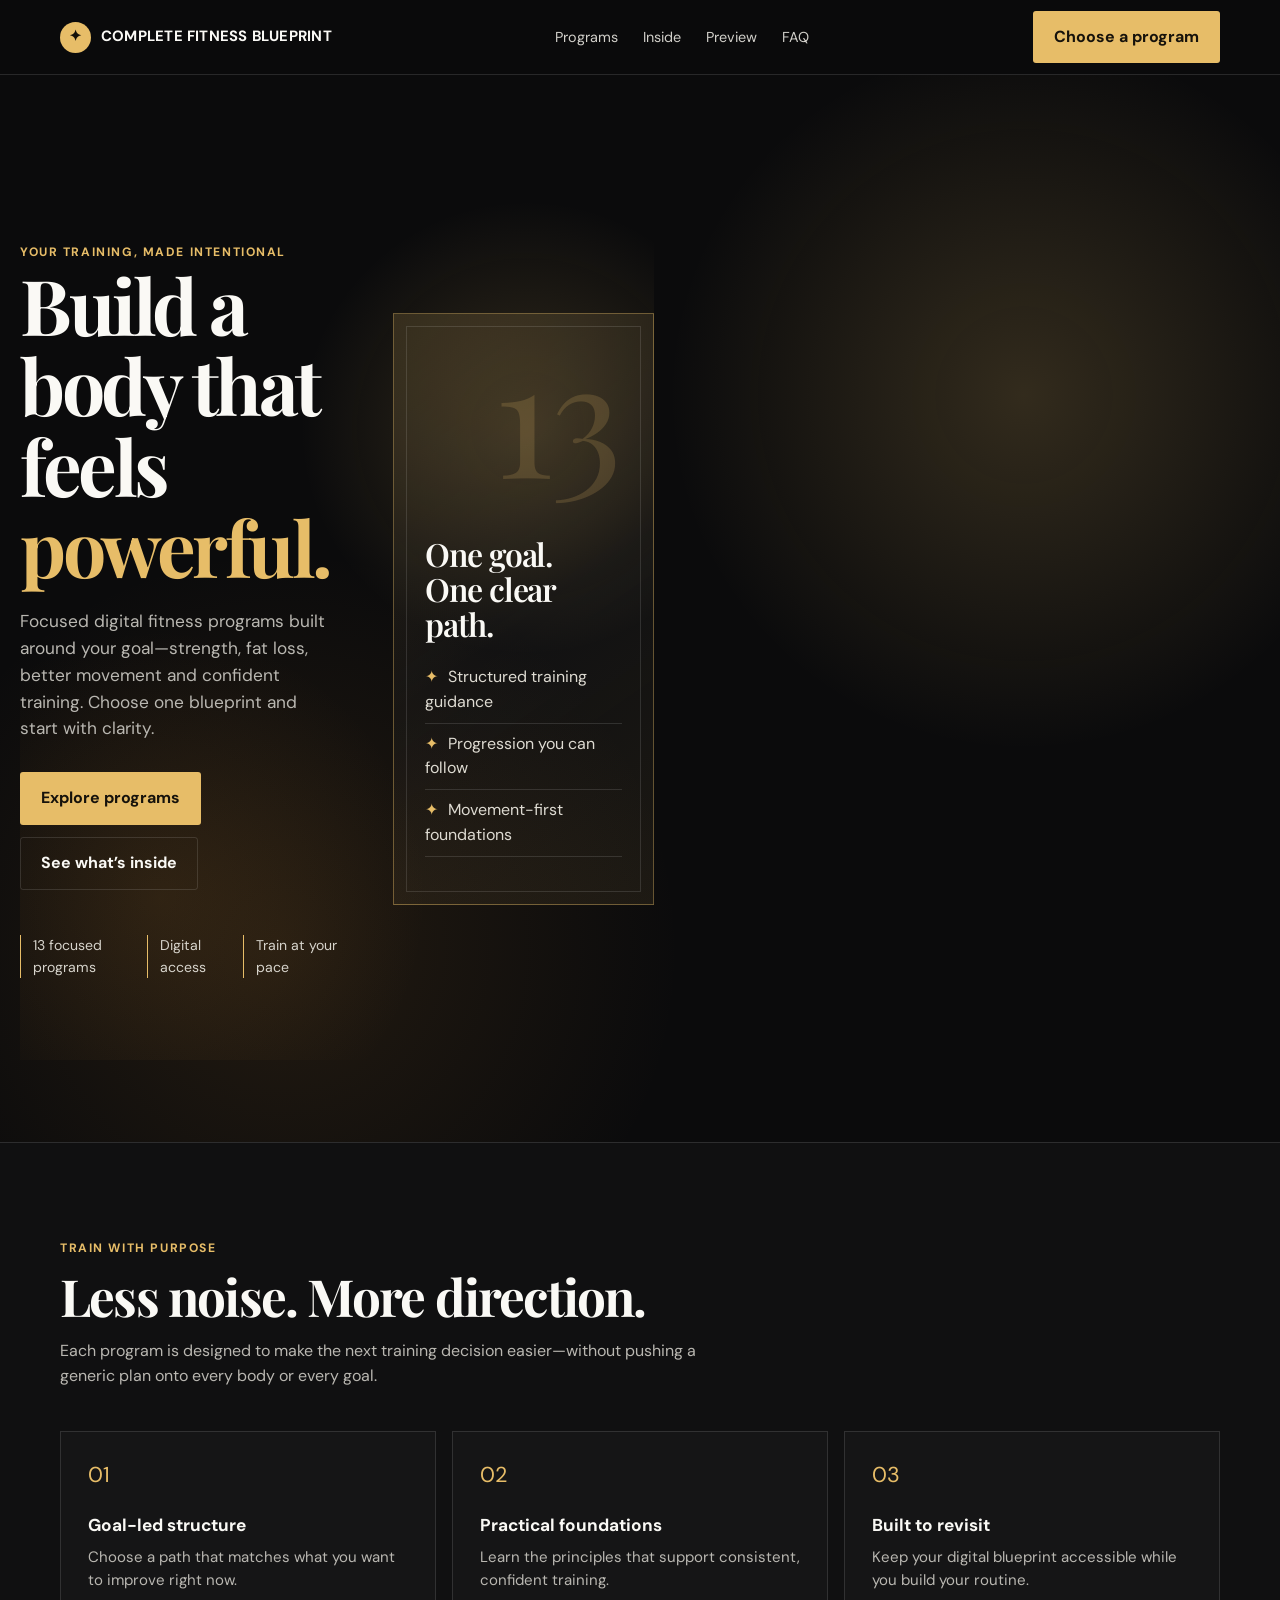
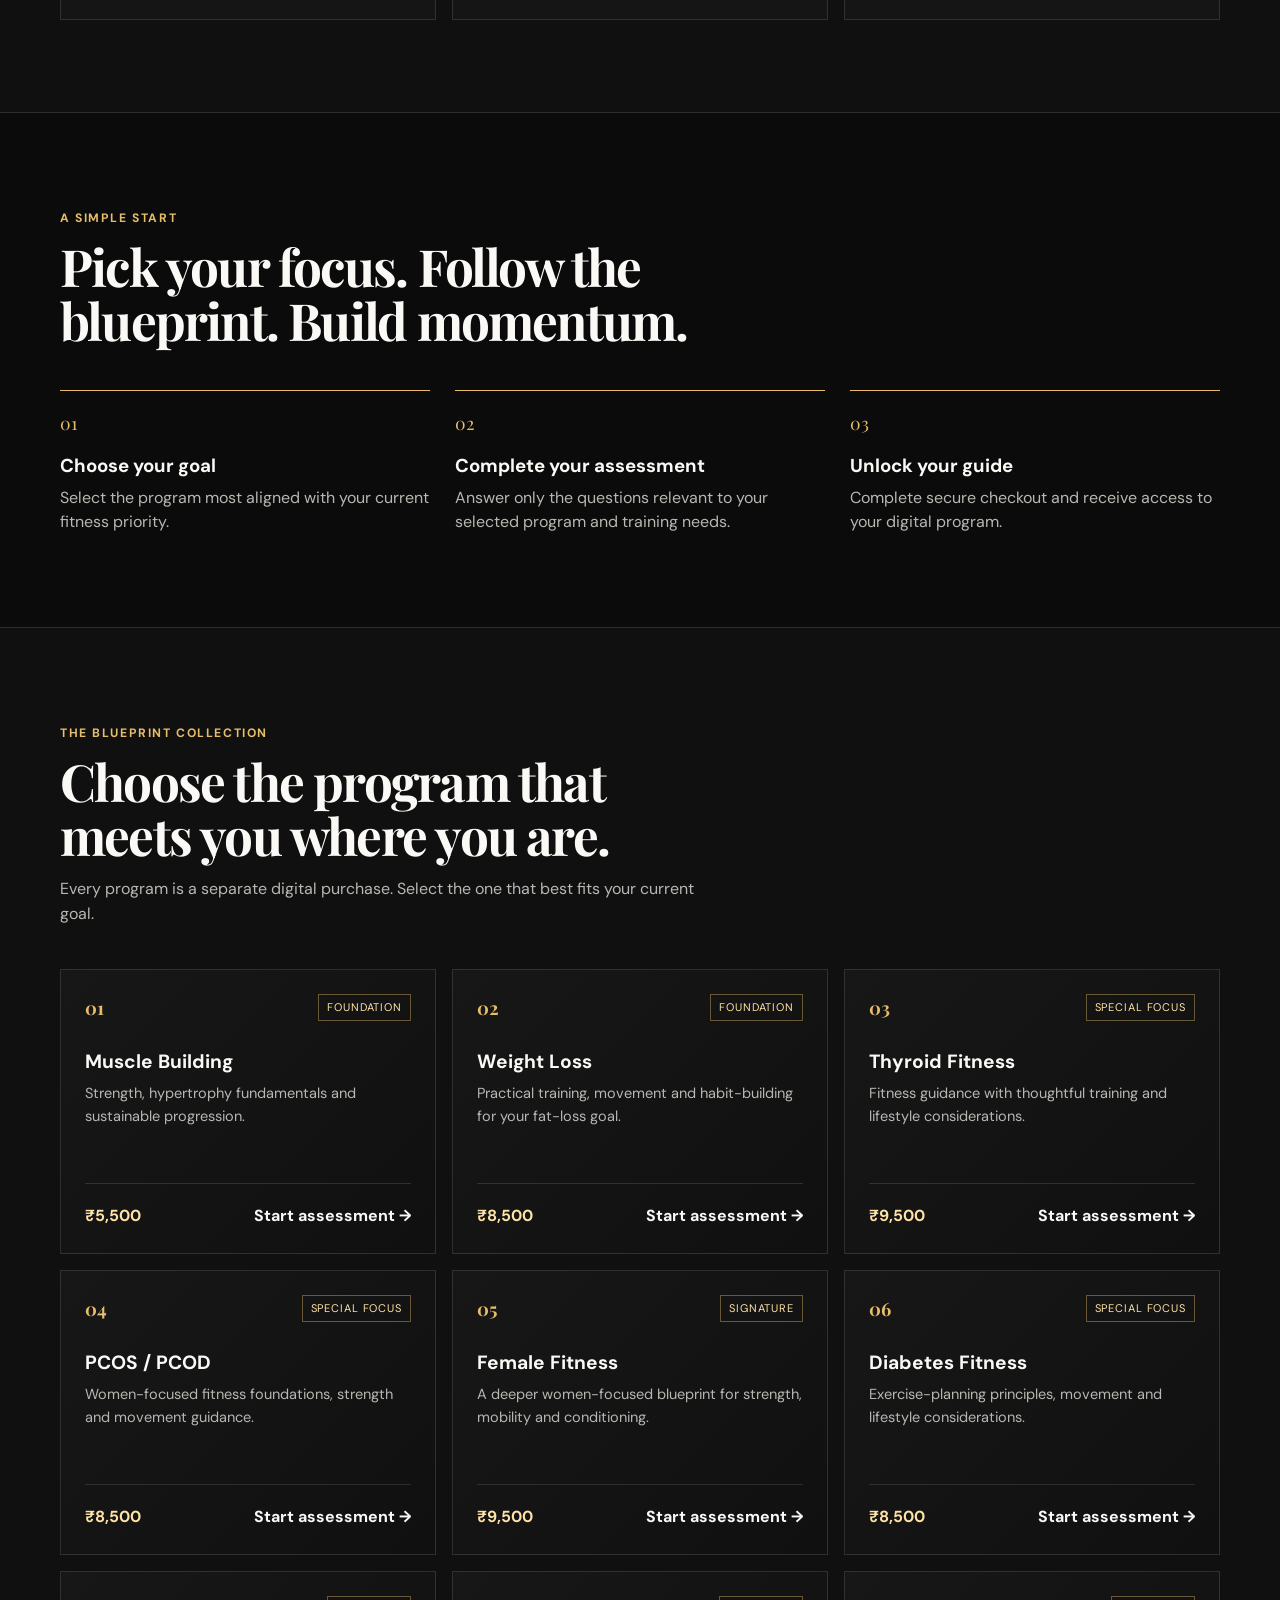
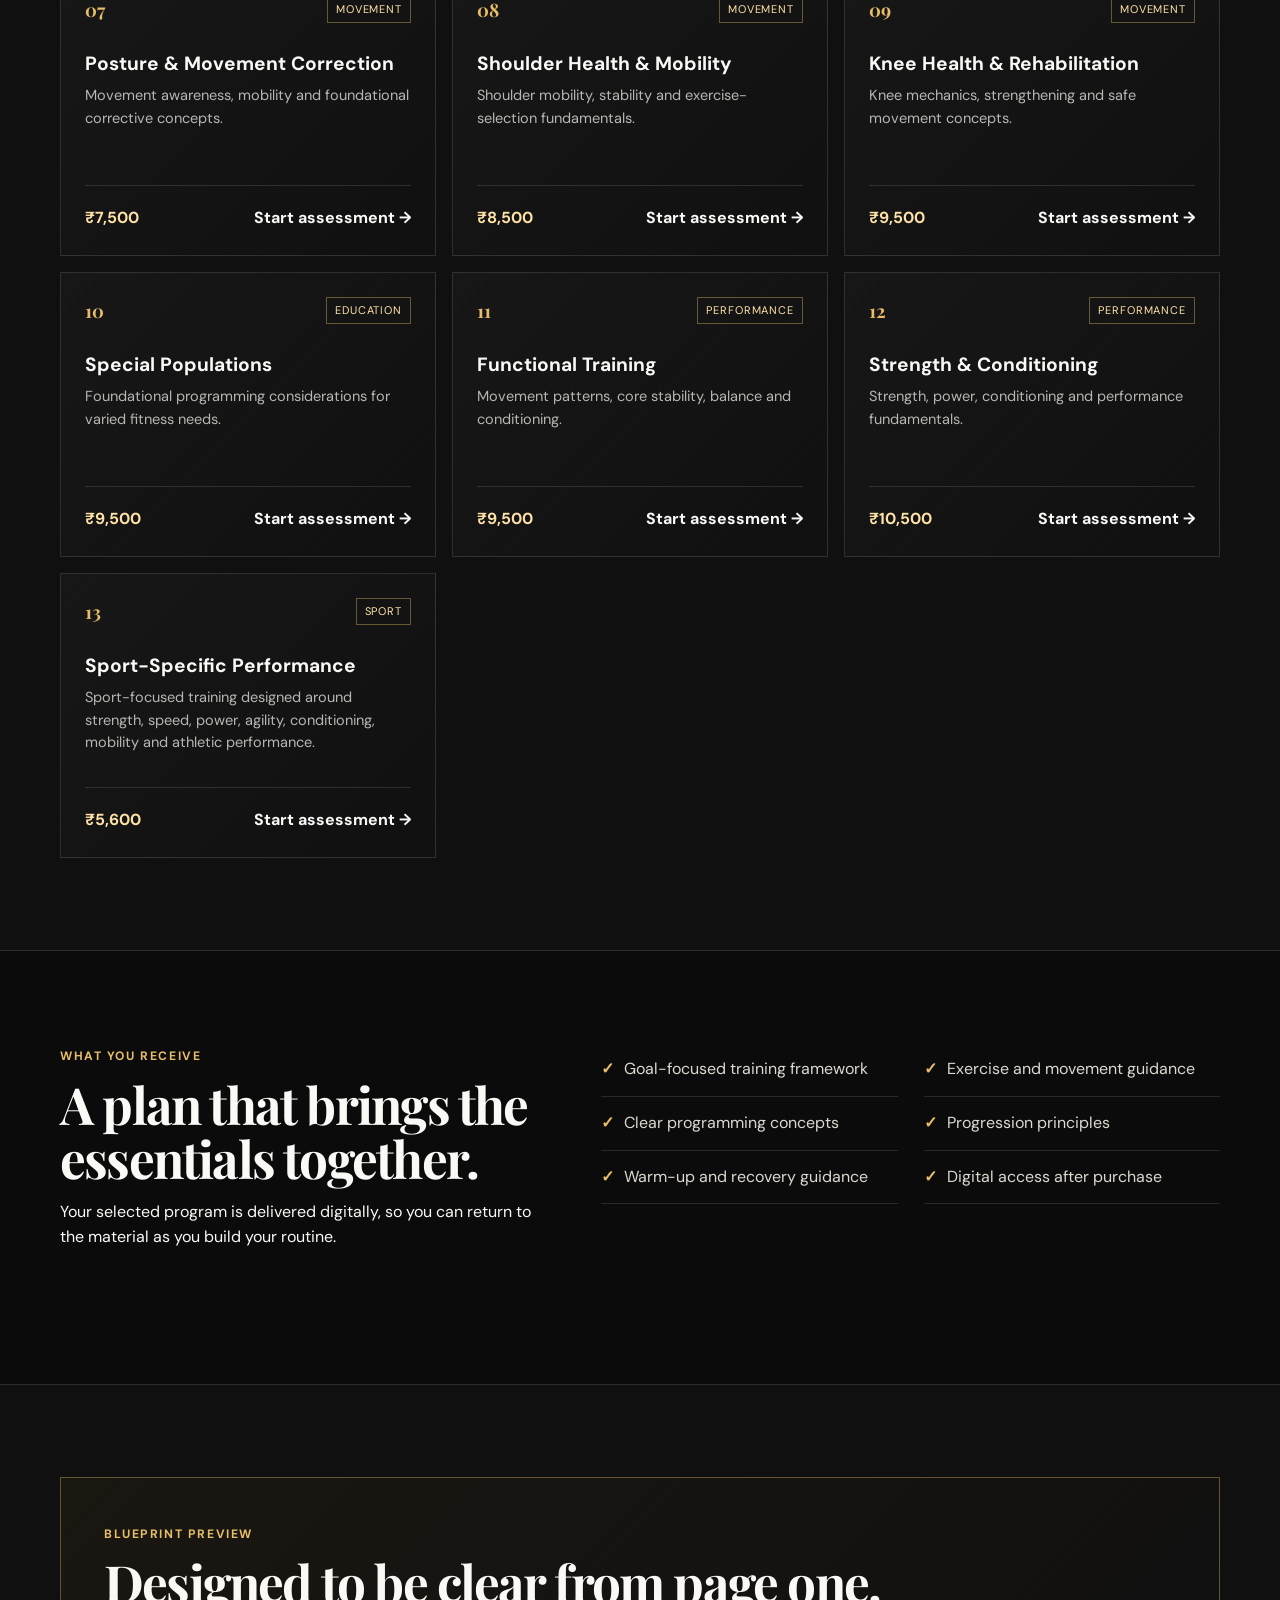
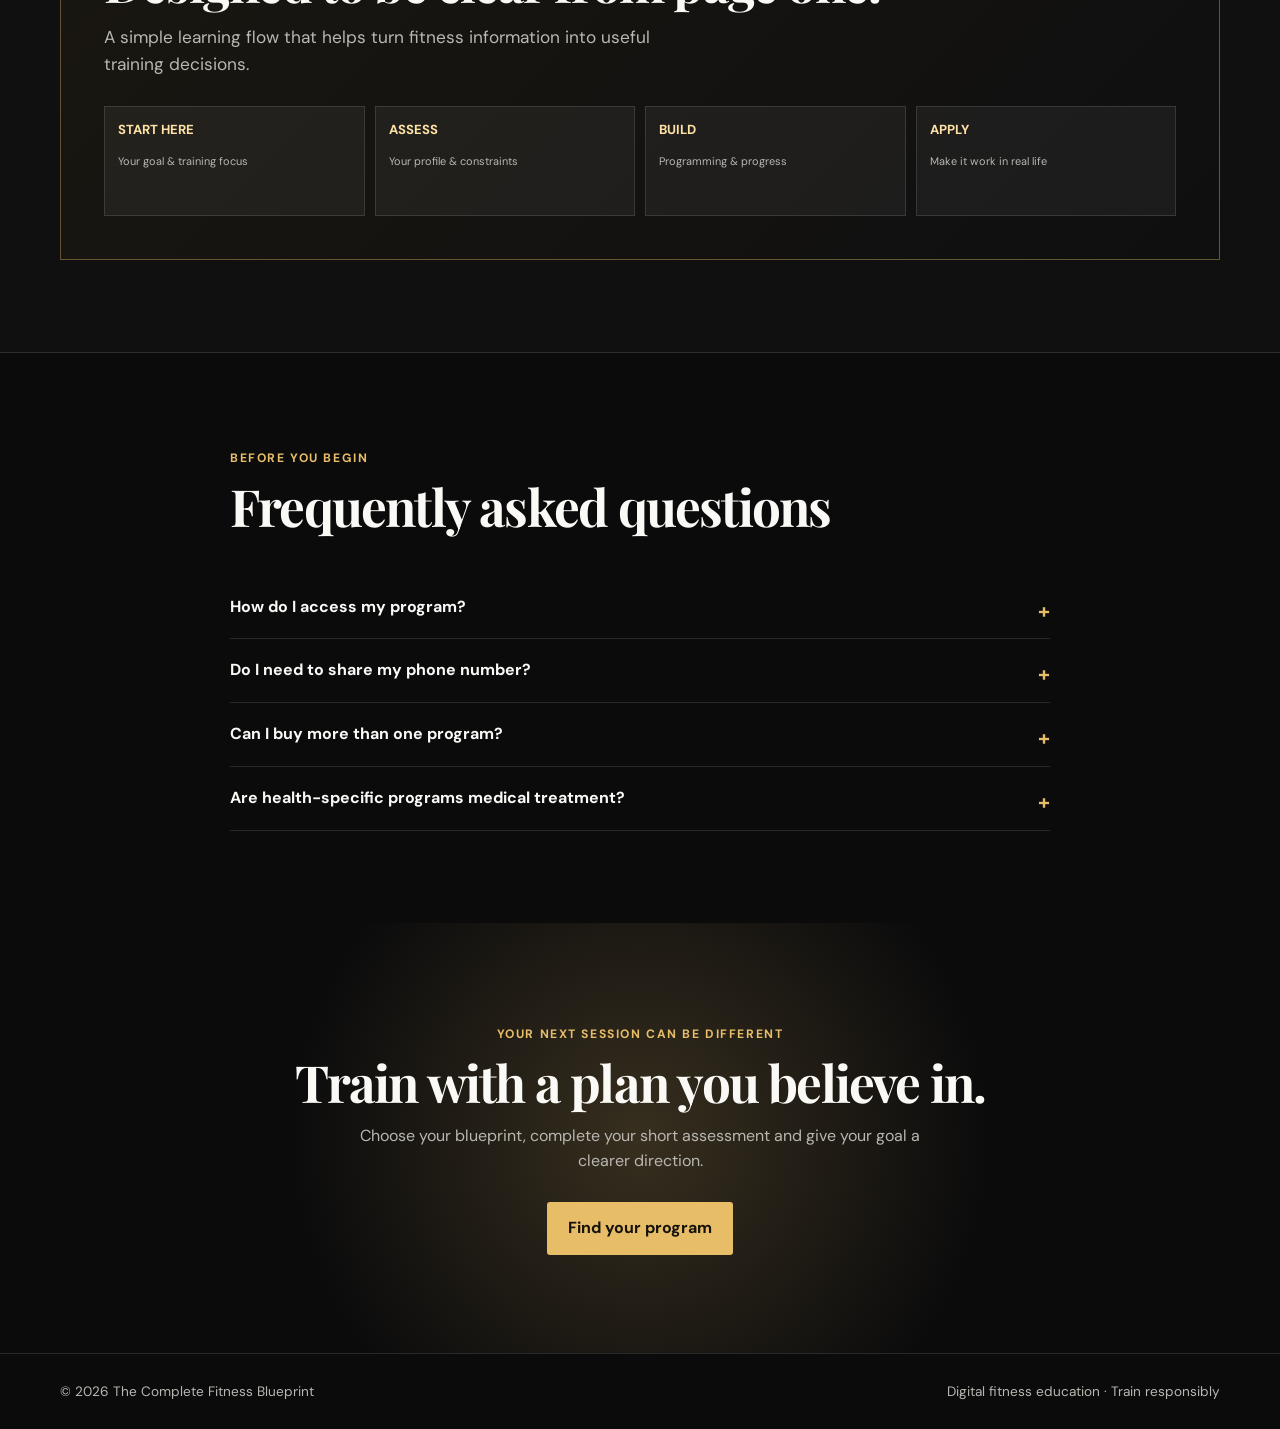
==== index.html @ 089aa82b "Fix live Muscle Building primary goals and add Hypertrophy presentation" ====
<!doctype html>
<html lang="en">
<head>
  <meta charset="utf-8">
  <meta name="viewport" content="width=device-width, initial-scale=1">
  <meta name="description" content="The Complete Fitness Blueprint — focused digital fitness programs for strength, fat loss, movement and conditioning.">
  <title>The Complete Fitness Blueprint</title>
  <link rel="preconnect" href="https://fonts.googleapis.com">
  <link rel="preconnect" href="https://fonts.gstatic.com" crossorigin>
  <link href="https://fonts.googleapis.com/css2?family=DM+Sans:wght@400;500;600;700&family=Playfair+Display:wght@600;700&display=swap" rel="stylesheet">
  <style>
    :root{--ink:#0b0b0c;--card:#151517;--line:rgba(255,255,255,.12);--gold:#e7bd68;--gold-light:#ffe3a6;--muted:#b9b7b1;--white:#faf9f5;--danger:#e98a8a}
    *{box-sizing:border-box}html{scroll-behavior:smooth}body{margin:0;background:var(--ink);color:var(--white);font-family:"DM Sans",sans-serif;line-height:1.55}a{color:inherit;text-decoration:none}button,input,select,textarea{font:inherit}.wrap{width:min(1160px,calc(100% - 40px));margin:auto}.eyebrow{color:var(--gold);text-transform:uppercase;letter-spacing:.13em;font-size:.76rem;font-weight:700}h1,h2,h3,p{margin-top:0}h1,h2{font-family:"Playfair Display",serif;line-height:1.05}
    header{position:sticky;top:0;z-index:20;background:rgba(11,11,12,.88);backdrop-filter:blur(14px);border-bottom:1px solid var(--line)}nav{min-height:74px;display:flex;align-items:center;justify-content:space-between;gap:24px}.brand{display:flex;align-items:center;gap:10px;font-weight:700;font-size:.93rem;letter-spacing:.015em}.brand-mark{display:grid;place-items:center;width:31px;height:31px;color:#15110a;background:var(--gold);border-radius:50%}.nav-links{display:flex;list-style:none;padding:0;margin:0;gap:25px;color:#d2d0ca;font-size:.9rem}.nav-links a:hover{color:var(--gold)}
    .button{display:inline-flex;align-items:center;justify-content:center;padding:13px 20px;border:1px solid transparent;border-radius:3px;cursor:pointer;font-weight:700;transition:.2s ease}.button:hover{transform:translateY(-2px)}.button-gold{background:var(--gold);color:#16120b}.button-gold:hover{background:var(--gold-light)}.button-quiet{border-color:var(--line);color:var(--white)}.menu{display:none;padding:7px;color:var(--white);background:none;border:0;font-size:1.25rem}
    .hero{min-height:650px;display:grid;align-items:center;grid-template-columns:1.1fr .9fr;gap:55px;padding:82px 0;background:radial-gradient(circle at 80% 30%,rgba(231,189,104,.18),transparent 28%),radial-gradient(circle at 22% 82%,rgba(176,118,44,.14),transparent 30%)}h1{max-width:750px;margin-bottom:22px;font-size:clamp(3rem,6vw,5.35rem);letter-spacing:-.045em}.hero h1 em{color:var(--gold);font-style:normal}.hero-copy{max-width:600px;color:var(--muted);font-size:1.08rem}.hero-actions{display:flex;flex-wrap:wrap;gap:12px;margin-top:30px}.proof{display:flex;gap:20px;margin-top:45px;color:#d7d4cc;font-size:.88rem}.proof span{border-left:1px solid var(--gold);padding-left:12px}.hero-panel{position:relative;min-height:420px;padding:31px;border:1px solid rgba(231,189,104,.38);background:linear-gradient(145deg,rgba(231,189,104,.16),rgba(255,255,255,.025) 52%,rgba(231,189,104,.08));overflow:hidden}.hero-panel:before{content:"";position:absolute;inset:12px;border:1px solid var(--line);pointer-events:none}.hero-panel>*{position:relative}.hero-number{font-family:"Playfair Display",serif;font-size:10rem;line-height:.85;color:rgba(231,189,104,.18);text-align:right}.panel-title{margin:55px 0 7px;font:600 2rem/1.1 "Playfair Display",serif}.panel-list{list-style:none;padding:0;color:#dedbd2}.panel-list li{padding:8px 0;border-bottom:1px solid var(--line)}.panel-list li:before{content:"✦";color:var(--gold);margin-right:10px}
    section{padding:92px 0}.section-heading{max-width:670px;margin-bottom:42px}h2{font-size:clamp(2.25rem,4vw,3.6rem);margin:10px 0 15px;letter-spacing:-.035em}.section-heading p{color:var(--muted)}.dark-section{background:#101011;border-block:1px solid var(--line)}.three-grid{display:grid;grid-template-columns:repeat(3,1fr);gap:16px}.feature{padding:27px;border:1px solid var(--line);background:rgba(255,255,255,.018)}.feature .icon{color:var(--gold);font-size:1.35rem}.feature h3{margin:20px 0 7px;font-size:1.08rem}.feature p{margin:0;color:var(--muted);font-size:.94rem}.process{display:grid;grid-template-columns:repeat(3,1fr);gap:25px;counter-reset:step}.process article{counter-increment:step;padding-top:18px;border-top:1px solid var(--gold)}.process article:before{content:"0" counter(step);color:var(--gold);font-family:"Playfair Display",serif;font-size:1.1rem}.process h3{margin:13px 0 6px}.process p{color:var(--muted);margin:0}
    .program-grid{display:grid;grid-template-columns:repeat(3,1fr);gap:16px}.program{display:flex;flex-direction:column;min-height:285px;padding:24px;border:1px solid var(--line);background:linear-gradient(135deg,#171718,#101011);transition:.25s ease}.program:hover{border-color:rgba(231,189,104,.8);transform:translateY(-4px)}.program-top{display:flex;justify-content:space-between;align-items:center;gap:12px}.program-index{color:var(--gold);font:700 1.15rem "Playfair Display",serif}.program-tag{padding:4px 8px;border:1px solid rgba(231,189,104,.4);color:var(--gold-light);font-size:.69rem;text-transform:uppercase;letter-spacing:.08em}.program h3{margin:29px 0 10px;font-size:1.2rem;line-height:1.2}.program p{color:var(--muted);font-size:.91rem}.program-bottom{display:flex;align-items:center;justify-content:space-between;gap:10px;margin-top:auto;padding-top:20px;border-top:1px solid var(--line)}.price{color:var(--gold-light);font-weight:700}.program button{border:0;background:none;color:var(--white);padding:0;cursor:pointer;font-weight:700}
    .included{display:grid;grid-template-columns:1fr 1.3fr;gap:65px;align-items:start}.check-list{list-style:none;padding:0;margin:0;display:grid;grid-template-columns:repeat(2,1fr);gap:0 26px}.check-list li{padding:14px 0;border-bottom:1px solid var(--line);color:#ddd9d0}.check-list li:before{content:"✓";color:var(--gold);margin-right:10px;font-weight:bold}.preview{background:linear-gradient(135deg,#1a1711,#0f0f10);border:1px solid rgba(231,189,104,.38);padding:43px}.preview-grid{display:grid;grid-template-columns:repeat(4,1fr);gap:10px;margin-top:28px}.preview-grid div{min-height:110px;padding:13px;background:rgba(255,255,255,.05);border:1px solid var(--line);color:var(--gold-light);font-size:.82rem;font-weight:700}.preview-grid small{display:block;margin-top:13px;color:var(--muted);font-weight:400}.faq{max-width:820px}.faq details{border-bottom:1px solid var(--line);padding:19px 0}.faq summary{cursor:pointer;font-weight:700;list-style:none}.faq summary::-webkit-details-marker{display:none}.faq summary:after{content:"+";float:right;color:var(--gold);font-size:1.3rem}.faq details[open] summary:after{content:"−"}.faq details p{margin:14px 35px 0 0;color:var(--muted)}.final{text-align:center;padding:98px 0;background:radial-gradient(circle,rgba(231,189,104,.2),transparent 52%)}.final p{max-width:570px;margin:0 auto 28px;color:var(--muted)}footer{border-top:1px solid var(--line);padding:27px 0;color:var(--muted);font-size:.85rem}.footer-inner{display:flex;justify-content:space-between;gap:15px}
    .assessment-overlay{position:fixed;inset:0;z-index:100;background:rgba(0,0,0,.78);backdrop-filter:blur(12px);display:grid;place-items:center;padding:20px;opacity:0;animation:assessIn .22s ease forwards}.assessment-shell{width:min(760px,100%);max-height:min(92vh,900px);overflow:auto;background:linear-gradient(145deg,#171718,#0d0d0e);border:1px solid rgba(231,189,104,.42);box-shadow:0 30px 100px rgba(0,0,0,.65);padding:30px;position:relative}.assessment-close{position:absolute;right:18px;top:14px;border:0;background:none;color:var(--white);font-size:1.8rem;cursor:pointer}.assessment-header{padding-right:40px;margin-bottom:24px}.assessment-progress{height:5px;background:rgba(255,255,255,.08);margin-top:16px;overflow:hidden}.assessment-progress span{display:block;height:100%;background:linear-gradient(90deg,var(--gold),var(--gold-light));transition:.25s}.assessment-step{margin-top:8px;color:var(--muted);font-size:.82rem}.assessment-title{margin-bottom:10px}.assessment-copy{color:var(--muted);margin-bottom:24px}.assessment-grid{display:grid;grid-template-columns:repeat(2,1fr);gap:16px}.assessment-field{display:flex;flex-direction:column;gap:7px;color:#e6e2d9;font-size:.9rem}.assessment-field.full{grid-column:1/-1}.assessment-field input,.assessment-field select,.assessment-field textarea{width:100%;padding:12px 13px;background:#0f0f10;border:1px solid var(--line);border-radius:2px;color:var(--white);outline:none}.assessment-field textarea{min-height:90px;resize:vertical}.assessment-field input:focus,.assessment-field select:focus,.assessment-field textarea:focus{border-color:rgba(231,189,104,.8)}.option-grid{display:grid;grid-template-columns:repeat(2,1fr);gap:10px}.option{position:relative}.option input{position:absolute;opacity:0;pointer-events:none}.option label{display:block;padding:13px 14px;border:1px solid var(--line);background:#101011;color:#d9d5cc;cursor:pointer}.option input:checked+label{border-color:var(--gold);background:rgba(231,189,104,.09);color:var(--gold-light)}.assessment-actions{display:flex;justify-content:space-between;gap:12px;margin-top:26px;padding-top:20px;border-top:1px solid var(--line)}.assessment-actions .right{display:flex;gap:10px;margin-left:auto}.assessment-alert{margin-top:20px;padding:14px 16px;border:1px solid rgba(233,138,138,.38);background:rgba(233,138,138,.07);color:#f1c4c4}.assessment-profile{display:grid;grid-template-columns:repeat(2,1fr);gap:12px;margin-top:24px}.profile-card{padding:17px;border:1px solid var(--line);background:rgba(255,255,255,.025)}.profile-card span{display:block;color:var(--muted);font-size:.78rem;text-transform:uppercase;letter-spacing:.08em;margin-bottom:5px}.profile-card strong{font-size:1rem}.program-focus{margin:15px 0 0;padding:15px;border-left:2px solid var(--gold);background:rgba(231,189,104,.05);color:#ddd9d0}.program-focus span{display:block;color:var(--gold-light);margin-top:5px}.muted-note{color:var(--muted);font-size:.82rem}.required-note{margin-top:14px;color:var(--muted);font-size:.8rem}@keyframes assessIn{to{opacity:1}}
    @media(max-width:800px){.nav-links,.nav-cta{display:none}.menu{display:block}.nav-links.open{position:absolute;top:74px;left:0;right:0;display:flex;flex-direction:column;gap:0;padding:10px 20px 18px;background:#111;border-bottom:1px solid var(--line)}.nav-links.open li a{display:block;padding:12px 0}.hero,.included{grid-template-columns:1fr}.hero{min-height:auto;padding:65px 0;gap:30px}.hero-panel{min-height:340px}.three-grid,.process,.program-grid{grid-template-columns:repeat(2,1fr)}.check-list{grid-template-columns:1fr}.assessment-grid,.assessment-profile{grid-template-columns:1fr}}
    @media(max-width:520px){.wrap{width:min(100% - 28px,1160px)}section{padding:65px 0}h1{font-size:3.15rem}.three-grid,.process,.program-grid,.preview-grid,.option-grid{grid-template-columns:1fr}.proof{flex-direction:column;gap:10px}.preview{padding:25px}.footer-inner{flex-direction:column}.assessment-shell{padding:22px}.assessment-actions{flex-direction:column}.assessment-actions .right{margin-left:0}.assessment-actions .button{width:100%}}
  </style>
</head>
<body>
<header><nav class="wrap"><a class="brand" href="#home"><span class="brand-mark">✦</span>COMPLETE FITNESS BLUEPRINT</a><button class="menu" type="button" aria-label="Open navigation" aria-expanded="false">☰</button><ul class="nav-links"><li><a href="#programs">Programs</a></li><li><a href="#included">Inside</a></li><li><a href="#preview">Preview</a></li><li><a href="#faq">FAQ</a></li></ul><a class="button button-gold nav-cta" href="#programs">Choose a program</a></nav></header>
<main>
<section class="hero" id="home"><div class="wrap hero"><div><span class="eyebrow">Your training, made intentional</span><h1>Build a body that feels <em>powerful.</em></h1><p class="hero-copy">Focused digital fitness programs built around your goal—strength, fat loss, better movement and confident training. Choose one blueprint and start with clarity.</p><div class="hero-actions"><a class="button button-gold" href="#programs">Explore programs</a><a class="button button-quiet" href="#preview">See what’s inside</a></div><div class="proof"><span>13 focused programs</span><span>Digital access</span><span>Train at your pace</span></div></div><aside class="hero-panel" aria-label="Blueprint overview"><div class="hero-number">13</div><h2 class="panel-title">One goal.<br>One clear path.</h2><ul class="panel-list"><li>Structured training guidance</li><li>Progression you can follow</li><li>Movement-first foundations</li></ul></aside></div></section>
<section class="dark-section"><div class="wrap"><div class="section-heading"><span class="eyebrow">Train with purpose</span><h2>Less noise. More direction.</h2><p>Each program is designed to make the next training decision easier—without pushing a generic plan onto every body or every goal.</p></div><div class="three-grid"><article class="feature"><div class="icon">01</div><h3>Goal-led structure</h3><p>Choose a path that matches what you want to improve right now.</p></article><article class="feature"><div class="icon">02</div><h3>Practical foundations</h3><p>Learn the principles that support consistent, confident training.</p></article><article class="feature"><div class="icon">03</div><h3>Built to revisit</h3><p>Keep your digital blueprint accessible while you build your routine.</p></article></div></div></section>
<section><div class="wrap"><div class="section-heading"><span class="eyebrow">A simple start</span><h2>Pick your focus. Follow the blueprint. Build momentum.</h2></div><div class="process"><article><h3>Choose your goal</h3><p>Select the program most aligned with your current fitness priority.</p></article><article><h3>Complete your assessment</h3><p>Answer only the questions relevant to your selected program and training needs.</p></article><article><h3>Unlock your guide</h3><p>Complete secure checkout and receive access to your digital program.</p></article></div></div></section>
<section class="dark-section" id="programs"><div class="wrap"><div class="section-heading"><span class="eyebrow">The blueprint collection</span><h2>Choose the program that meets you where you are.</h2><p>Every program is a separate digital purchase. Select the one that best fits your current goal.</p></div><div class="program-grid" id="program-grid"></div></div></section>
<section id="included"><div class="wrap included"><div><span class="eyebrow">What you receive</span><h2>A plan that brings the essentials together.</h2><p class="section-heading">Your selected program is delivered digitally, so you can return to the material as you build your routine.</p></div><ul class="check-list"><li>Goal-focused training framework</li><li>Exercise and movement guidance</li><li>Clear programming concepts</li><li>Progression principles</li><li>Warm-up and recovery guidance</li><li>Digital access after purchase</li></ul></div></section>
<section class="dark-section" id="preview"><div class="wrap preview"><span class="eyebrow">Blueprint preview</span><h2>Designed to be clear from page one.</h2><p class="hero-copy">A simple learning flow that helps turn fitness information into useful training decisions.</p><div class="preview-grid"><div>START HERE<small>Your goal &amp; training focus</small></div><div>ASSESS<small>Your profile &amp; constraints</small></div><div>BUILD<small>Programming &amp; progress</small></div><div>APPLY<small>Make it work in real life</small></div></div></div></section>
<section id="faq"><div class="wrap faq"><div class="section-heading"><span class="eyebrow">Before you begin</span><h2>Frequently asked questions</h2></div><details><summary>How do I access my program?</summary><p>After secure checkout is connected, access is delivered digitally.</p></details><details><summary>Do I need to share my phone number?</summary><p>No. The purchase flow is designed without a phone-number requirement.</p></details><details><summary>Can I buy more than one program?</summary><p>Yes. Each blueprint is a separate program, so you can choose another whenever it supports a new goal.</p></details><details><summary>Are health-specific programs medical treatment?</summary><p>No. These programs are educational fitness guidance and are not a substitute for medical advice, diagnosis, or clinical rehabilitation.</p></details></div></section>
<section class="final"><div class="wrap"><span class="eyebrow">Your next session can be different</span><h2>Train with a plan you believe in.</h2><p>Choose your blueprint, complete your short assessment and give your goal a clearer direction.</p><a class="button button-gold" href="#programs">Find your program</a></div></section>
</main>
<footer><div class="wrap footer-inner"><span>© 2026 The Complete Fitness Blueprint</span><span>Digital fitness education · Train responsibly</span></div></footer>
<div id="assessment-root"></div>
<script>
const programs = [
  ["Muscle Building", "Strength, hypertrophy fundamentals and sustainable progression.", "₹5,500", "Foundation"],
  ["Weight Loss", "Practical training, movement and habit-building for your fat-loss goal.", "₹8,500", "Foundation"],
  ["Thyroid Fitness", "Fitness guidance with thoughtful training and lifestyle considerations.", "₹9,500", "Special focus"],
  ["PCOS / PCOD", "Women-focused fitness foundations, strength and movement guidance.", "₹8,500", "Special focus"],
  ["Female Fitness", "A deeper women-focused blueprint for strength, mobility and conditioning.", "₹9,500", "Signature"],
  ["Diabetes Fitness", "Exercise-planning principles, movement and lifestyle considerations.", "₹8,500", "Special focus"],
  ["Posture & Movement Correction", "Movement awareness, mobility and foundational corrective concepts.", "₹7,500", "Movement"],
  ["Shoulder Health & Mobility", "Shoulder mobility, stability and exercise-selection fundamentals.", "₹8,500", "Movement"],
  ["Knee Health & Rehabilitation", "Knee mechanics, strengthening and safe movement concepts.", "₹9,500", "Movement"],
  ["Special Populations", "Foundational programming considerations for varied fitness needs.", "₹9,500", "Education"],
  ["Functional Training", "Movement patterns, core stability, balance and conditioning.", "₹9,500", "Performance"],
  ["Strength & Conditioning", "Strength, power, conditioning and performance fundamentals.", "₹10,500", "Performance"],
  ["Sport-Specific Performance", "Sport-focused training designed around strength, speed, power, agility, conditioning, mobility and athletic performance.", "₹5,600", "Sport"]
];
const grid=document.querySelector('#program-grid');
grid.innerHTML=programs.map((p,i)=>`<article class="program"><div class="program-top"><span class="program-index">${String(i+1).padStart(2,'0')}</span><span class="program-tag">${p[3]}</span></div><h3>${p[0]}</h3><p>${p[1]}</p><div class="program-bottom"><span class="price">${p[2]}</span><button type="button" data-program="${p[0]}" data-price="${p[2]}">Start assessment →</button></div></article>`).join('');
const primaryGoals={
  'Muscle Building':['Lean Muscle Mass — Hypertrophy','Very Lean / Under-Muscled — Build Muscle from the Start','Aesthetic / Physique Development','Bulking / Mass Gain','Cutting — Preserve Muscle','Body Recomposition','Muscle + Strength','Specific Muscle Group Development','Not Sure What I Need'],
  'Weight Loss':['Fat loss / body-composition improvement','Fat loss + strength retention','Fat loss + fitness conditioning','Fat loss with a sustainable training approach'],
  'Thyroid Fitness':['Hypothyroidism — weight management / body composition','Hypothyroidism — strength & muscle development','Hyperthyroidism — medically-cleared conditioning','Hyperthyroidism — medically-cleared strength & function','General thyroid-aware fitness'],
  'PCOS / PCOD':['PCOS / PCOD — weight management / body composition','PCOS / PCOD — strength & muscle development','PCOS / PCOD — cardiovascular fitness','PCOS / PCOD — general fitness & movement'],
  'Female Fitness':['Fat loss / body composition','Strength & muscle development','Core & movement quality','Pregnancy/postpartum fitness support when appropriate','General strength & conditioning'],
  'Diabetes Fitness':['Glucose-management-supportive fitness','Strength & muscle development','Weight management / body composition','Cardiovascular fitness & endurance','General fitness & conditioning'],
  'Posture & Movement Correction':['Posture improvement','Mobility & movement quality','Movement-control / motor-control improvement','Functional movement for daily life','Desk-related movement improvement'],
  'Shoulder Health & Mobility':['Shoulder mobility','Shoulder stability & control','Comfortable functional movement','Strength foundation','Return-to-activity progression when appropriate'],
  'Knee Health & Rehabilitation':['Comfortable daily movement','Knee strength & capacity','Mobility / movement quality','Functional activity progression','Return-to-running / sport progression when appropriate'],
  'Special Populations':['Functional independence','Strength & muscle function','Balance & mobility','Return-to-activity / functional capacity','General conditioning'],
  'Functional Training':['Functional strength for daily life','Mobility & movement quality','Balance & coordination','Core stability & control','Work / recreation capacity'],
  'Strength & Conditioning':['Maximum strength','Power / explosiveness','Muscular endurance','Conditioning / work capacity','Strength + conditioning'],
  'Sport-Specific Performance':['Speed / acceleration','Agility & change of direction','Jump / explosive power','Sport-specific strength','Conditioning / endurance','Overall sport performance']
};
const questionSets={
  'Muscle Building':[['mainGoal','Primary training goal',['Lean Muscle Mass — Hypertrophy','Very Lean / Under-Muscled — Build Muscle from the Start','Aesthetic / Physique Development','Bulking / Mass Gain','Cutting — Preserve Muscle','Body Recomposition','Muscle + Strength','Specific Muscle Group Development','Not Sure What I Need']],['targetArea','Primary target area',['Upper body','Lower body','Full body']],['routine','Current training frequency',['Not training','1–2 days/week','3–4 days/week','5+ days/week']],['equipment','Equipment access',['Full gym','Home + dumbbells','Home + bands','Bodyweight only']]],
  'Weight Loss':[['mainGoal','Primary fat-loss goal',['Fat loss','Fat loss + strength','General fitness']],['activity','Current activity level',['Mostly sedentary','Lightly active','Moderately active','Very active']],['barrier','Biggest barrier',['Consistency','Time','Nutrition habits','Exercise confidence']],['previous','Previous structured attempts',['None','Yes, short-term','Yes, multiple times']]],
  'Thyroid Fitness':[['thyroidStatus','Thyroid status',['Diagnosed hypothyroidism','Other diagnosed thyroid condition','Under evaluation','Prefer not to say']],['followup','Current medical follow-up',['Regular','Occasional','Not currently']],['energy','Energy/fatigue level',['Good','Variable','Frequently low']],['mainGoal','Main fitness goal',['Weight management','Strength','General fitness','Mobility/conditioning']]],
  'PCOS / PCOD':[['pcosStatus','Diagnosis/status',['Diagnosed PCOS','Diagnosed PCOD/related condition','Under evaluation','Prefer not to say']],['mainGoal','Primary goal',['Weight management','Strength','Fitness/endurance','Body composition']],['activity','Current activity level',['Mostly sedentary','Lightly active','Moderately active','Very active']],['sleepStress','Sleep/stress pattern',['Good recovery','Sleep inconsistent','High stress','Both sleep and stress need work']]],
  'Female Fitness':[['mainGoal','Primary goal',['Fat loss','Strength','Muscle gain','Mobility/conditioning','General fitness']],['lifeStage','Pregnancy/postpartum status',['Not applicable','Pregnant','Postpartum','Prefer not to say']],['experience','Training experience',['Beginner','Intermediate','Advanced']],['focus','Current priority',['Full body','Lower body','Upper body','Core/mobility']]],
  'Diabetes Fitness':[['diabetesType','Diabetes type',['Type 1','Type 2','Other/unsure','Prefer not to say']],['management','Current management/follow-up',['Regular medical follow-up','Occasional follow-up','Not currently']],['experience','Exercise experience',['Beginner','Intermediate','Advanced']],['mainGoal','Primary goal',['General fitness','Strength','Weight management','Endurance']]],
  'Posture & Movement Correction':[['posture','Primary concern',['Forward head','Rounded shoulders','Upper-back posture','Lower-back/pelvic posture','General posture']],['sitting','Typical sitting exposure',['Under 3 hours/day','3–6 hours/day','6–9 hours/day','9+ hours/day']],['movement','Main movement limitation',['Neck/upper body','Thoracic/upper back','Hip/lower body','General mobility']],['painArea','Pain present?',['No pain','Neck','Shoulder','Back','Other']]],
  'Shoulder Health & Mobility':[['side','Affected side',['Right','Left','Both','No current pain']],['symptom','Main symptom',['Pain','Stiffness','Both','Mobility limitation without pain']],['movement','Main difficulty',['Overhead reach','Behind-back reach','Push/pull','Sleeping position','Other']],['history','Previous assessment/injury',['None','Previous injury','Previous physiotherapy','Diagnosed condition']]],
  'Knee Health & Rehabilitation':[['side','Affected knee',['Right','Left','Both','No current pain']],['symptom','Main symptom',['Pain','Pain + swelling','Stiffness','Instability']],['function','Main functional limitation',['Stairs','Squatting','Walking','Running','Sit-to-stand']],['history','Previous injury/surgery/physio',['None','Previous injury','Surgery','Physiotherapy','Diagnosed condition']]],
  'Special Populations':[['category','Population category',['Older adult','Limited mobility','Disability/functional limitation','Chronic-condition fitness support','Return to activity']],['capacity','Current functional capacity',['Independent','Needs some assistance','Uses an assistive device','Varies day to day']],['balance','Balance/mobility concern',['None','Balance concern','Walking limitation','Both']],['restriction','Known exercise restriction',['None','Yes — clinician advised limits','Unsure']]],
  'Functional Training':[['limitation','Main daily-life limitation',['Lifting/carrying','Stairs','Squatting','Balance','General movement']],['mobility','Mobility level',['Good','Some limitations','Significant limitations']],['coordination','Balance/coordination',['Good','Needs improvement','Major limitation']],['goal','Functional goal',['Daily-life independence','Work capacity','General fitness','Sport/recreation']]],
  'Strength & Conditioning':[['goal','Primary performance quality',['Maximum strength','Power/explosiveness','Muscular endurance','Conditioning','Strength + conditioning']],['experience','Training age',['Beginner','1–2 years','2–4 years','4+ years']],['routine','Current training frequency',['1–2 days/week','3 days/week','4 days/week','5+ days/week']],['recovery','Recovery capacity',['Good','Variable','Needs improvement']]],
  'Sport-Specific Performance':[['sport','Sport',['Football','Cricket','Basketball','Volleyball','Tennis','Badminton','Athletics/Running','Boxing/Combat','Swimming','Cycling','Other']],['level','Competitive level',['Recreational','Amateur','Competitive','High-performance/elite pathway']],['performance','Primary performance goal',['Speed','Acceleration','Agility/change of direction','Jump/explosive power','Strength','Conditioning/endurance','Sport-specific performance']],['phase','Training phase',['Off-season','Pre-season','In-season','Post-season/transition']],['competition','Competition date known?',['No','Yes — within 4 weeks','Yes — 1–3 months','Yes — 3+ months']]]
};
function esc(v){return String(v??'').replace(/[&<>"']/g,m=>({'&':'&amp;','<':'&lt;','>':'&gt;','"':'&quot;',"'":'&#39;'}[m]));}
function openAssessment(program,price){
  const root=document.getElementById('assessment-root');const state={program,price,step:1,basic:{},safety:{},specific:{}};const qs=questionSets[program]||[];const goals=primaryGoals[program]||['General fitness'];const totalSteps=4;
  root.innerHTML=`<div class="assessment-overlay"><div class="assessment-shell"><button class="assessment-close" type="button" aria-label="Close">×</button><div class="assessment-header"><span class="eyebrow">Smart fitness assessment</span><div class="assessment-progress"><span id="a-progress"></span></div><div class="assessment-step" id="a-step">Step 1 of ${totalSteps}</div></div><div id="a-body"></div></div></div>`;
  const overlay=root.querySelector('.assessment-overlay'),body=root.querySelector('#a-body'),progress=root.querySelector('#a-progress'),stepLabel=root.querySelector('#a-step');
  function render(){
    progress.style.width=`${state.step/totalSteps*100}%`;stepLabel.textContent=`Step ${state.step} of ${totalSteps}`;
    if(state.step===1){
      const intro=program==='Muscle Building'?`<div class="program-focus"><strong>Muscle Building — Hypertrophy Program</strong><span>Science-Based Muscle Growth System</span></div>`:'';
      body.innerHTML=`${intro}<h2 class="assessment-title">Let’s understand your starting point.</h2><p class="assessment-copy">${esc(program)} has its own goal options. Choose the primary outcome you want this blueprint to support.</p><div class="assessment-grid"><label class="assessment-field">Age<input id="age" type="number" min="13" max="100" value="${esc(state.basic.age)}" required></label><label class="assessment-field">Sex<select id="sex"><option value="">Select</option><option>Female</option><option>Male</option><option>Prefer not to say</option></select></label><label class="assessment-field">Height (cm)<input id="height" type="number" min="100" max="250" value="${esc(state.basic.height)}"></label><label class="assessment-field">Weight (kg)<input id="weight" type="number" min="25" max="300" step="0.1" value="${esc(state.basic.weight)}"></label><label class="assessment-field">Current fitness level<select id="level"><option value="">Select</option><option>Beginner</option><option>Intermediate</option><option>Advanced</option></select></label><label class="assessment-field">Days available / week<select id="days"><option value="">Select</option><option>1–2</option><option>3</option><option>4</option><option>5+</option></select></label><label class="assessment-field">Training environment<select id="env"><option value="">Select</option><option>Home</option><option>Gym</option><option>Outdoor / Field</option><option>Mixed</option></select></label><label class="assessment-field">Typical session time<select id="time"><option value="">Select</option><option>20–30 min</option><option>30–45 min</option><option>45–60 min</option><option>60+ min</option></select></label><div class="assessment-field full"><span>Primary goal for ${esc(program)}</span><div class="option-grid">${goals.map((goal,i)=>`<div class="option"><input id="g${i+1}" name="goal" type="radio" value="${esc(goal)}"><label for="g${i+1}">${esc(goal)}</label></div>`).join('')}</div></div></div><p class="required-note">Age, current fitness level and primary goal are required. Other fields improve personalization but can be skipped when not applicable.</p><div class="assessment-actions"><div></div><div class="right"><button class="button button-gold" id="next">Continue →</button></div></div>`;
      ['sex','level','days','env','time'].forEach(k=>{body.querySelector('#'+k).value=state.basic[k]||''});if(state.basic.goal){const r=body.querySelector(`input[name="goal"][value="${CSS.escape(state.basic.goal)}"]`);if(r)r.checked=true;}
      body.querySelector('#next').onclick=()=>{const age=body.querySelector('#age').value,level=body.querySelector('#level').value,goal=(body.querySelector('input[name="goal"]:checked')||{}).value||'';if(!age||!level||!goal)return;state.basic={age,sex:body.querySelector('#sex').value,height:body.querySelector('#height').value,weight:body.querySelector('#weight').value,level,days:body.querySelector('#days').value,env:body.querySelector('#env').value,time:body.querySelector('#time').value,goal};state.step=2;render();};
    }
    if(state.step===2){body.innerHTML=`<h2 class="assessment-title">Quick safety screen.</h2><p class="assessment-copy">This is not a diagnosis. It helps identify situations where normal fitness guidance may need professional input.</p><div class="assessment-grid">${[['pain','Current pain or injury?'],['condition','Diagnosed condition that affects exercise?'],['surgery','Recent surgery or significant injury?'],['restriction','Doctor/physio has restricted exercise?'],['symptoms','Chest symptoms, fainting or unusual severe breathlessness during exercise?']].map(([id,t])=>`<label class="assessment-field full">${t}<select id="s-${id}"><option value="no">No</option><option value="yes">Yes</option></select></label>`).join('')}</div><div class="assessment-actions"><button class="button button-quiet" id="back">← Back</button><div class="right"><button class="button button-gold" id="next">Continue →</button></div></div>`;['pain','condition','surgery','restriction','symptoms'].forEach(k=>body.querySelector('#s-'+k).value=state.safety[k]||'no');body.querySelector('#back').onclick=()=>{state.step=1;render()};body.querySelector('#next').onclick=()=>{['pain','condition','surgery','restriction','symptoms'].forEach(k=>state.safety[k]=body.querySelector('#s-'+k).value);state.step=3;render()};}
    if(state.step===3){const set=qs.length?qs:[];body.innerHTML=`<h2 class="assessment-title">Now let’s personalize ${esc(program)}.</h2><p class="assessment-copy">These questions are specific to this blueprint, so you are not asked unnecessary questions from other programs.</p><div class="assessment-grid">${set.map(([id,label,opts])=>`<label class="assessment-field full">${esc(label)}<select id="q-${esc(id)}"><option value="">Select</option>${opts.map(o=>`<option>${esc(o)}</option>`).join('')}</select></label>`).join('')}</div><div class="program-focus"><strong>Selected:</strong> ${esc(program)} · <span>${esc(price)}</span></div><div class="assessment-actions"><button class="button button-quiet" id="back">← Back</button><div class="right"><button class="button button-gold" id="next">Review profile →</button></div></div>`;set.forEach(([id])=>body.querySelector('#q-'+CSS.escape(id)).value=state.specific[id]||'');body.querySelector('#back').onclick=()=>{state.step=2;render()};body.querySelector('#next').onclick=()=>{state.specific={};set.forEach(([id])=>state.specific[id]=body.querySelector('#q-'+CSS.escape(id)).value);state.step=4;render()};}
    if(state.step===4){const flagged=Object.values(state.safety).includes('yes');const answers=Object.entries(state.specific).filter(([,v])=>v).map(([k,v])=>`<div class="profile-card"><span>${esc(k.replace(/([A-Z])/g,' $1'))}</span><strong>${esc(v)}</strong></div>`).join('');body.innerHTML=`<h2 class="assessment-title">Your fitness profile is ready.</h2><p class="assessment-copy">We will use this assessment as the structured input for the selected blueprint.</p><div class="assessment-profile"><div class="profile-card"><span>Selected program</span><strong>${esc(program)}</strong></div><div class="profile-card"><span>Program price</span><strong>${esc(price)}</strong></div><div class="profile-card"><span>Primary goal</span><strong>${esc(state.basic.goal)}</strong></div><div class="profile-card"><span>Fitness level</span><strong>${esc(state.basic.level)}</strong></div><div class="profile-card"><span>Training environment</span><strong>${esc(state.basic.env||'Not specified')}</strong></div></div>${answers?`<div class="assessment-profile" style="margin-top:12px">${answers}</div>`:''}${flagged?`<div class="assessment-alert"><strong>Safety note:</strong> One or more answers indicate that professional guidance may be appropriate before starting a new exercise program. This assessment does not diagnose or treat medical conditions.</div>`:''}<p class="muted-note" style="margin-top:18px">Next phase: program-specific plan generation and secure checkout. No phone number is required.</p><div class="assessment-actions"><button class="button button-quiet" id="back">← Back</button><div class="right"><button class="button button-gold" id="continue">Continue to program →</button></div></div>`;body.querySelector('#back').onclick=()=>{state.step=3;render()};body.querySelector('#continue').onclick=()=>{overlay.remove();window.dispatchEvent(new CustomEvent('fitnessAssessmentComplete',{detail:state}))};}
  }
  overlay.querySelector('.assessment-close').onclick=()=>overlay.remove();render();
}
grid.addEventListener('click',e=>{const b=e.target.closest('[data-program]');if(!b)return;openAssessment(b.dataset.program,b.dataset.price)});
document.querySelector('.menu').addEventListener('click',e=>{const links=document.querySelector('.nav-links');links.classList.toggle('open');e.currentTarget.setAttribute('aria-expanded',links.classList.contains('open'))});
</script>
</body>
</html>
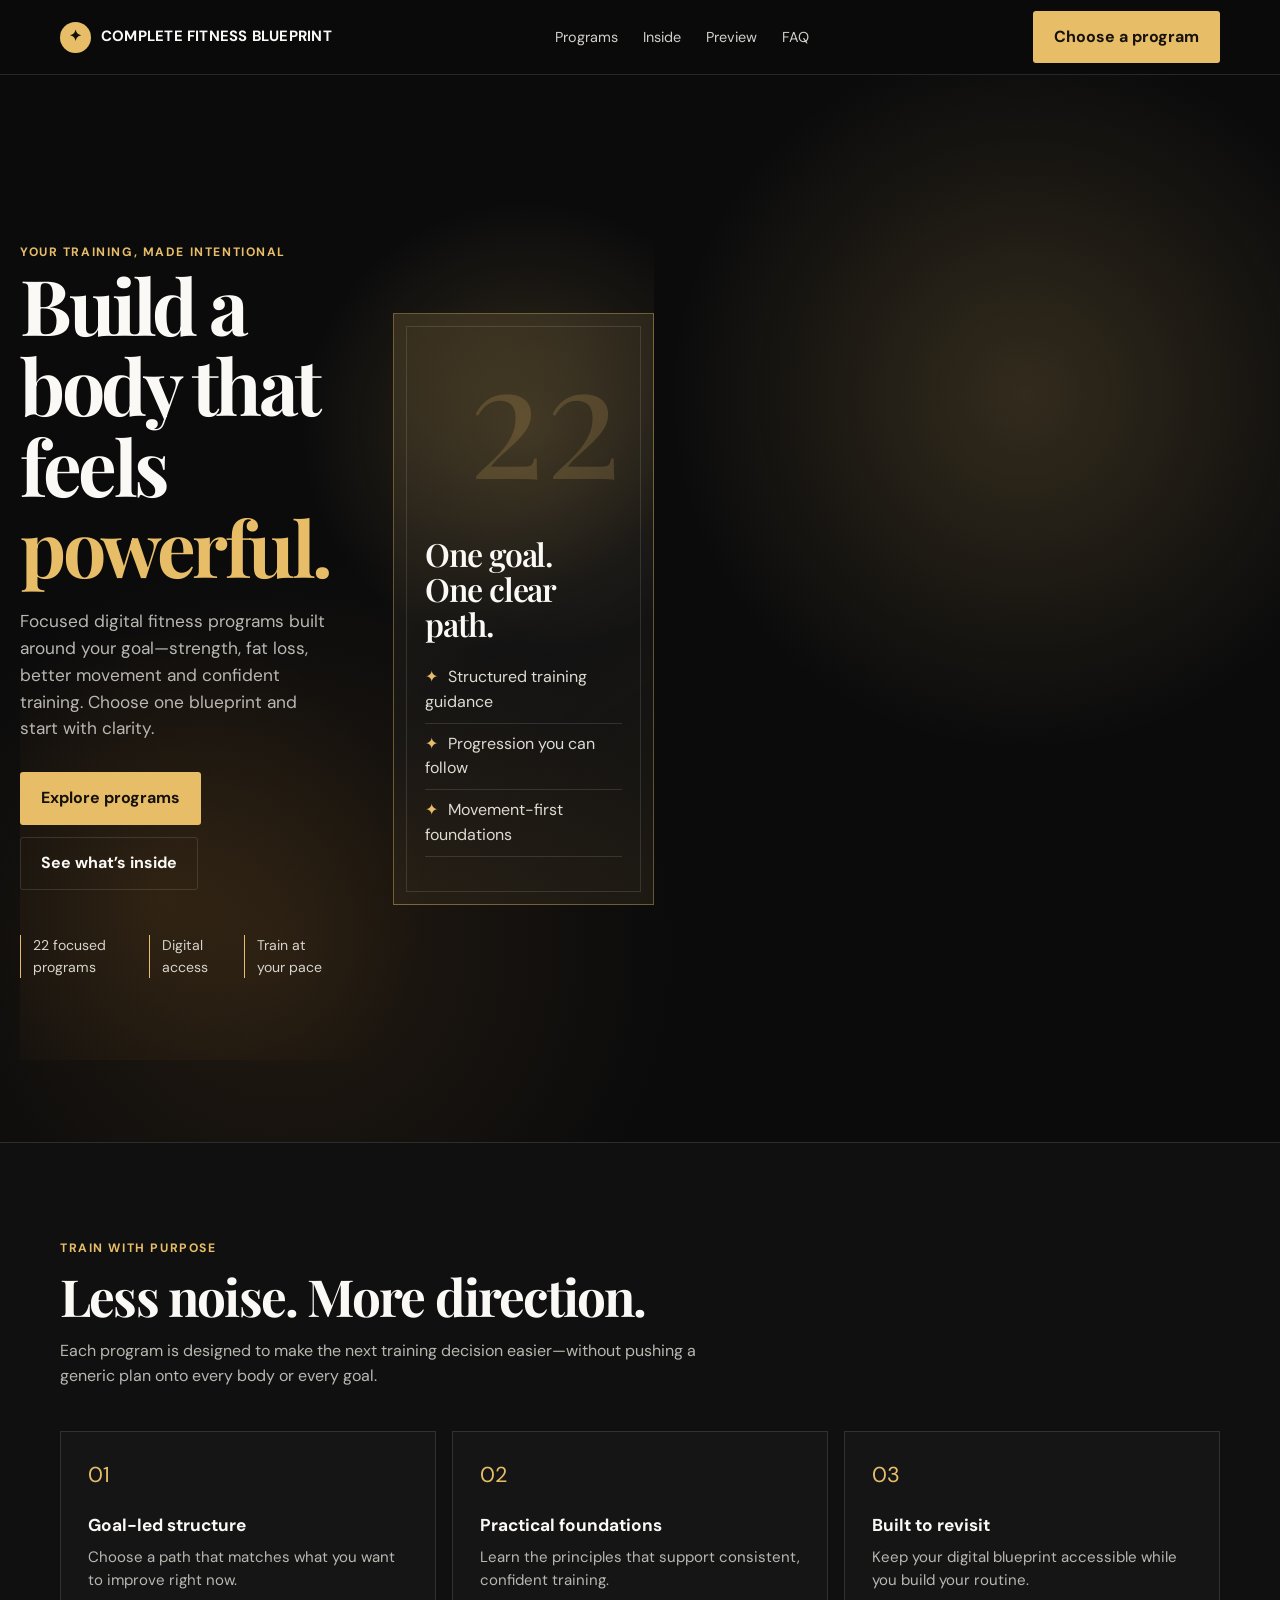
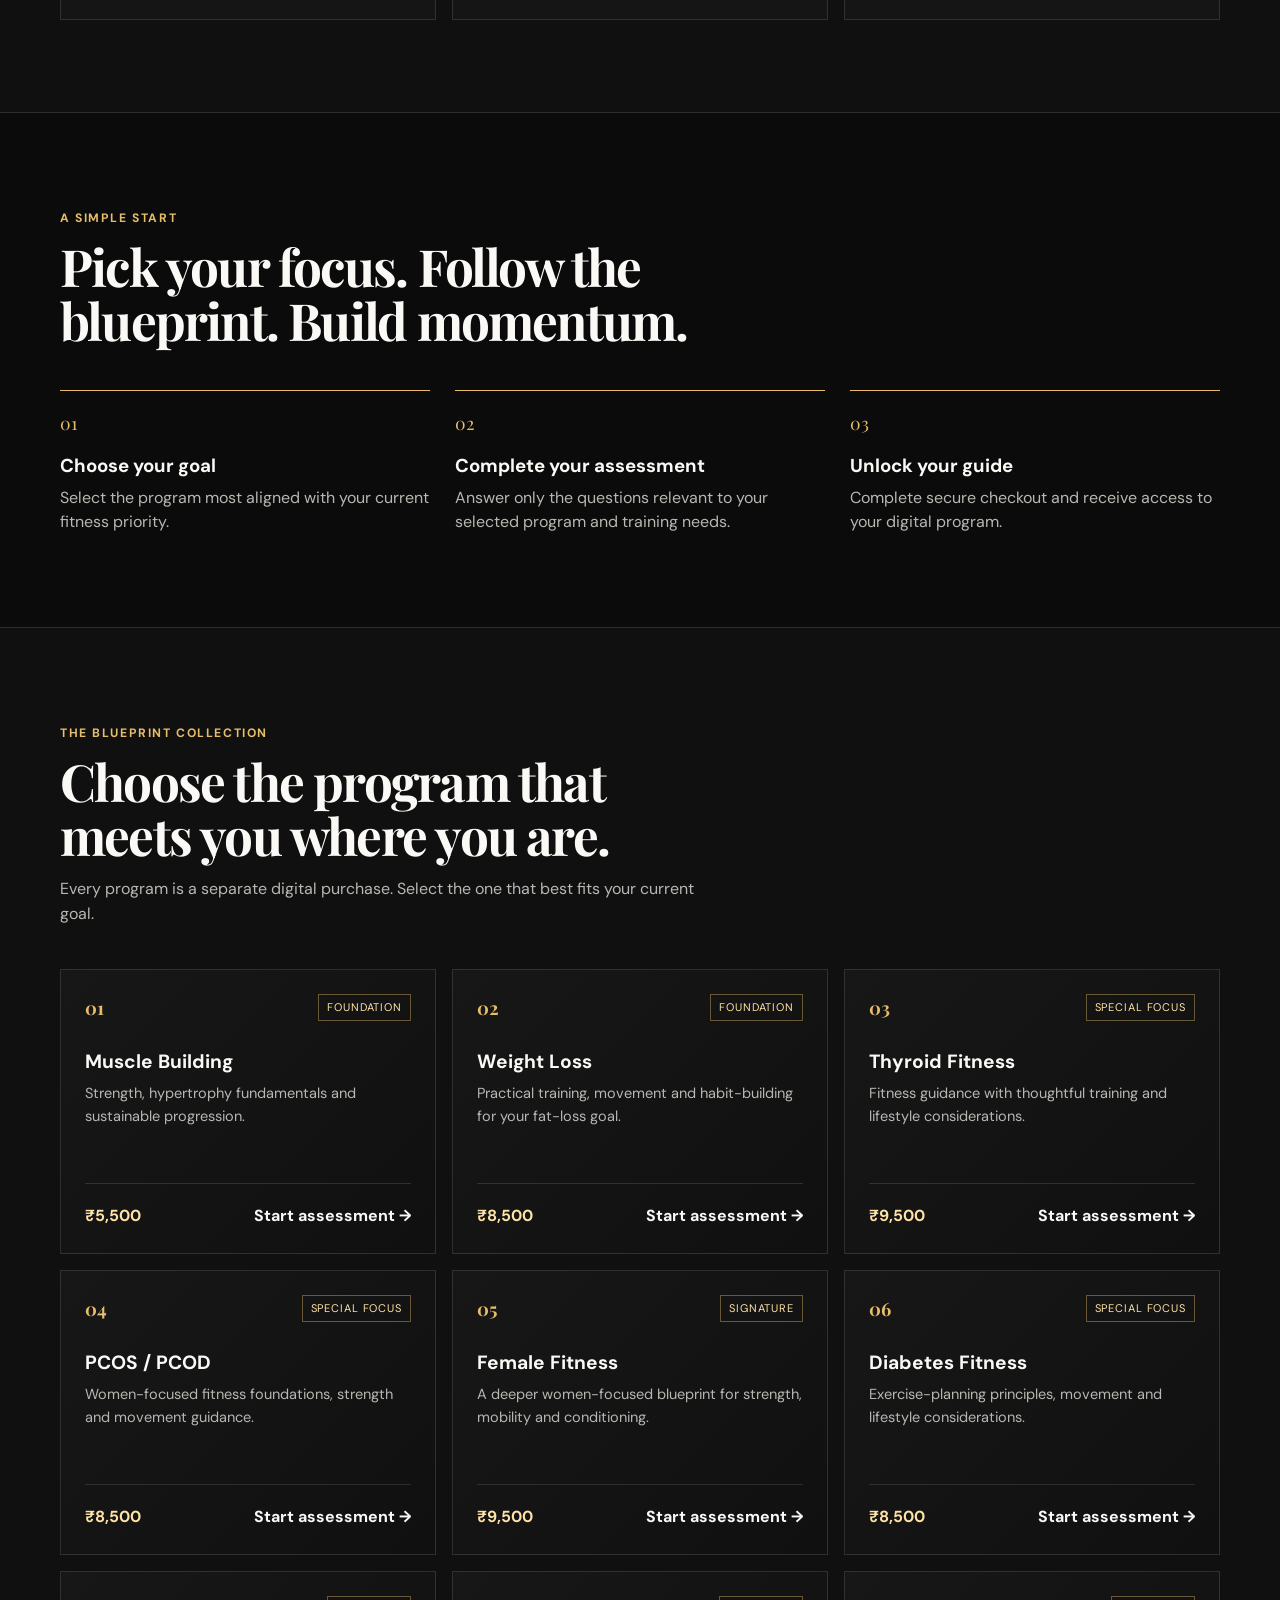
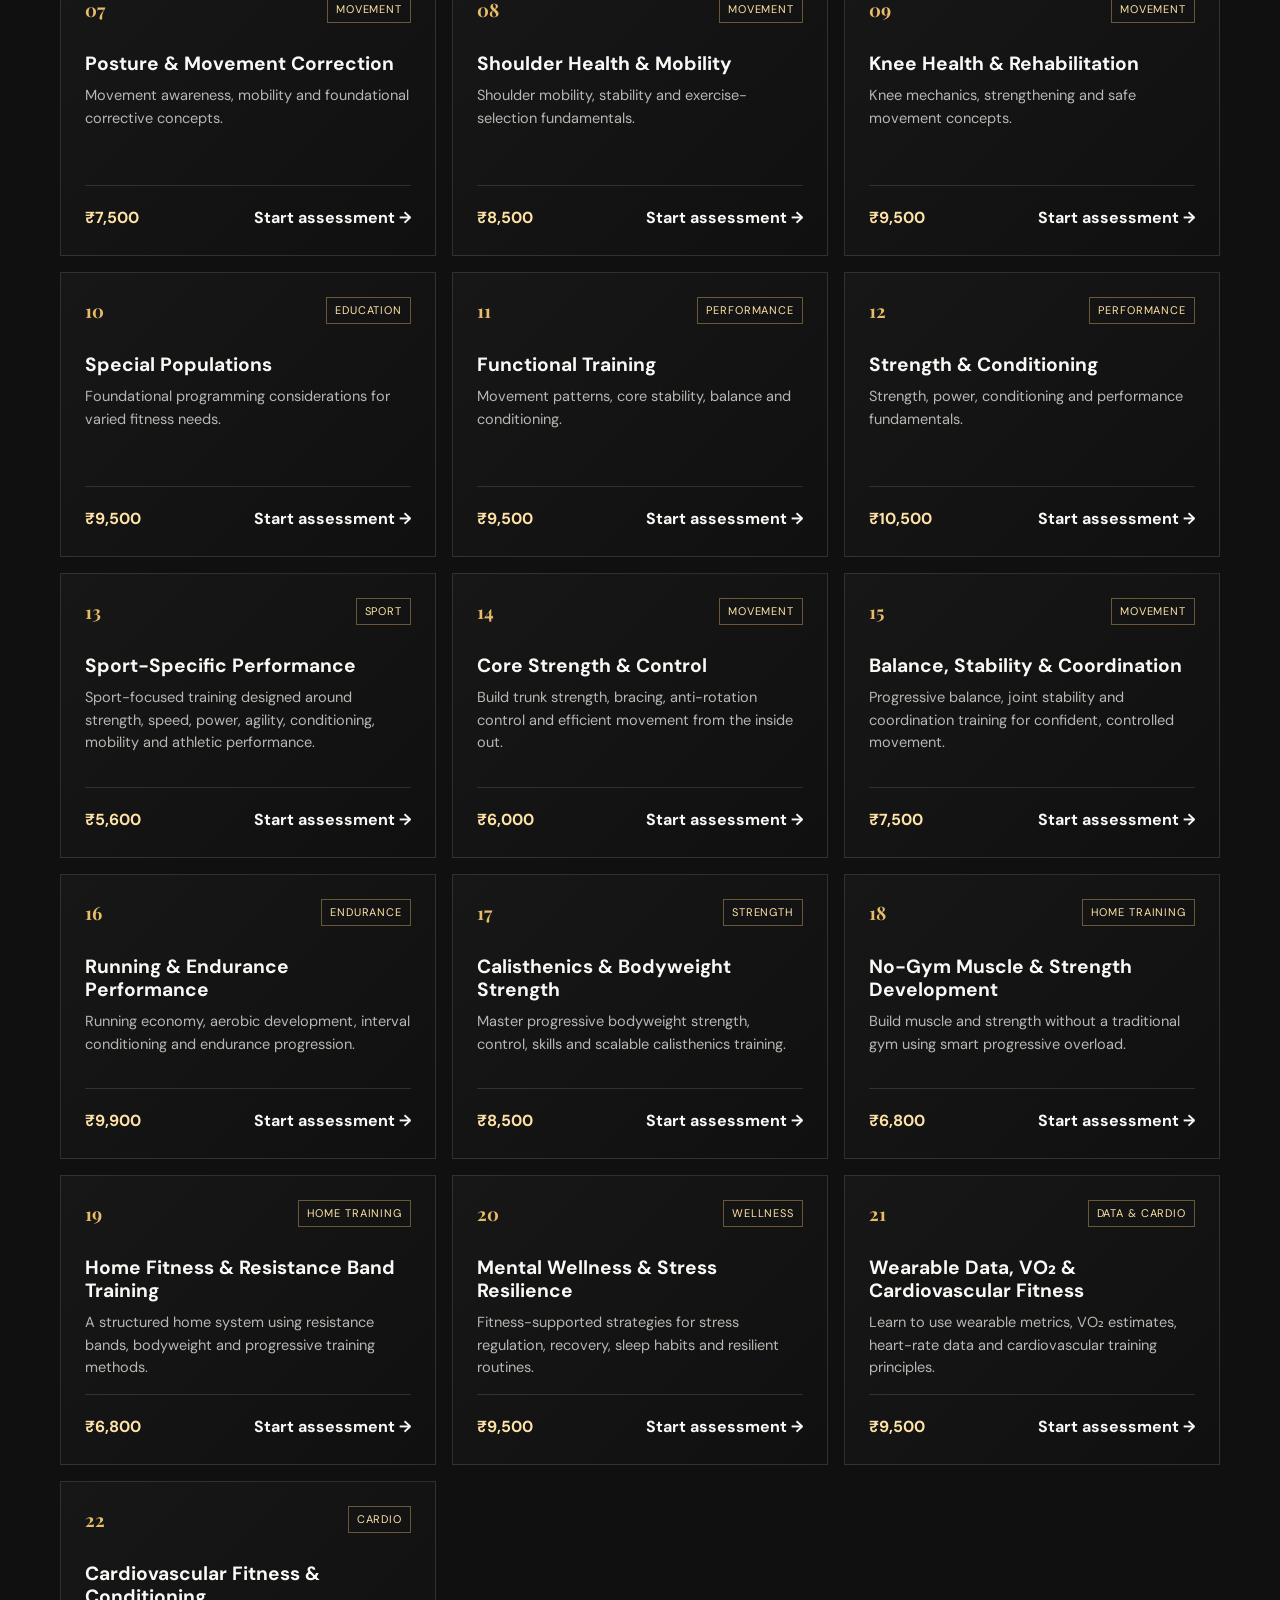
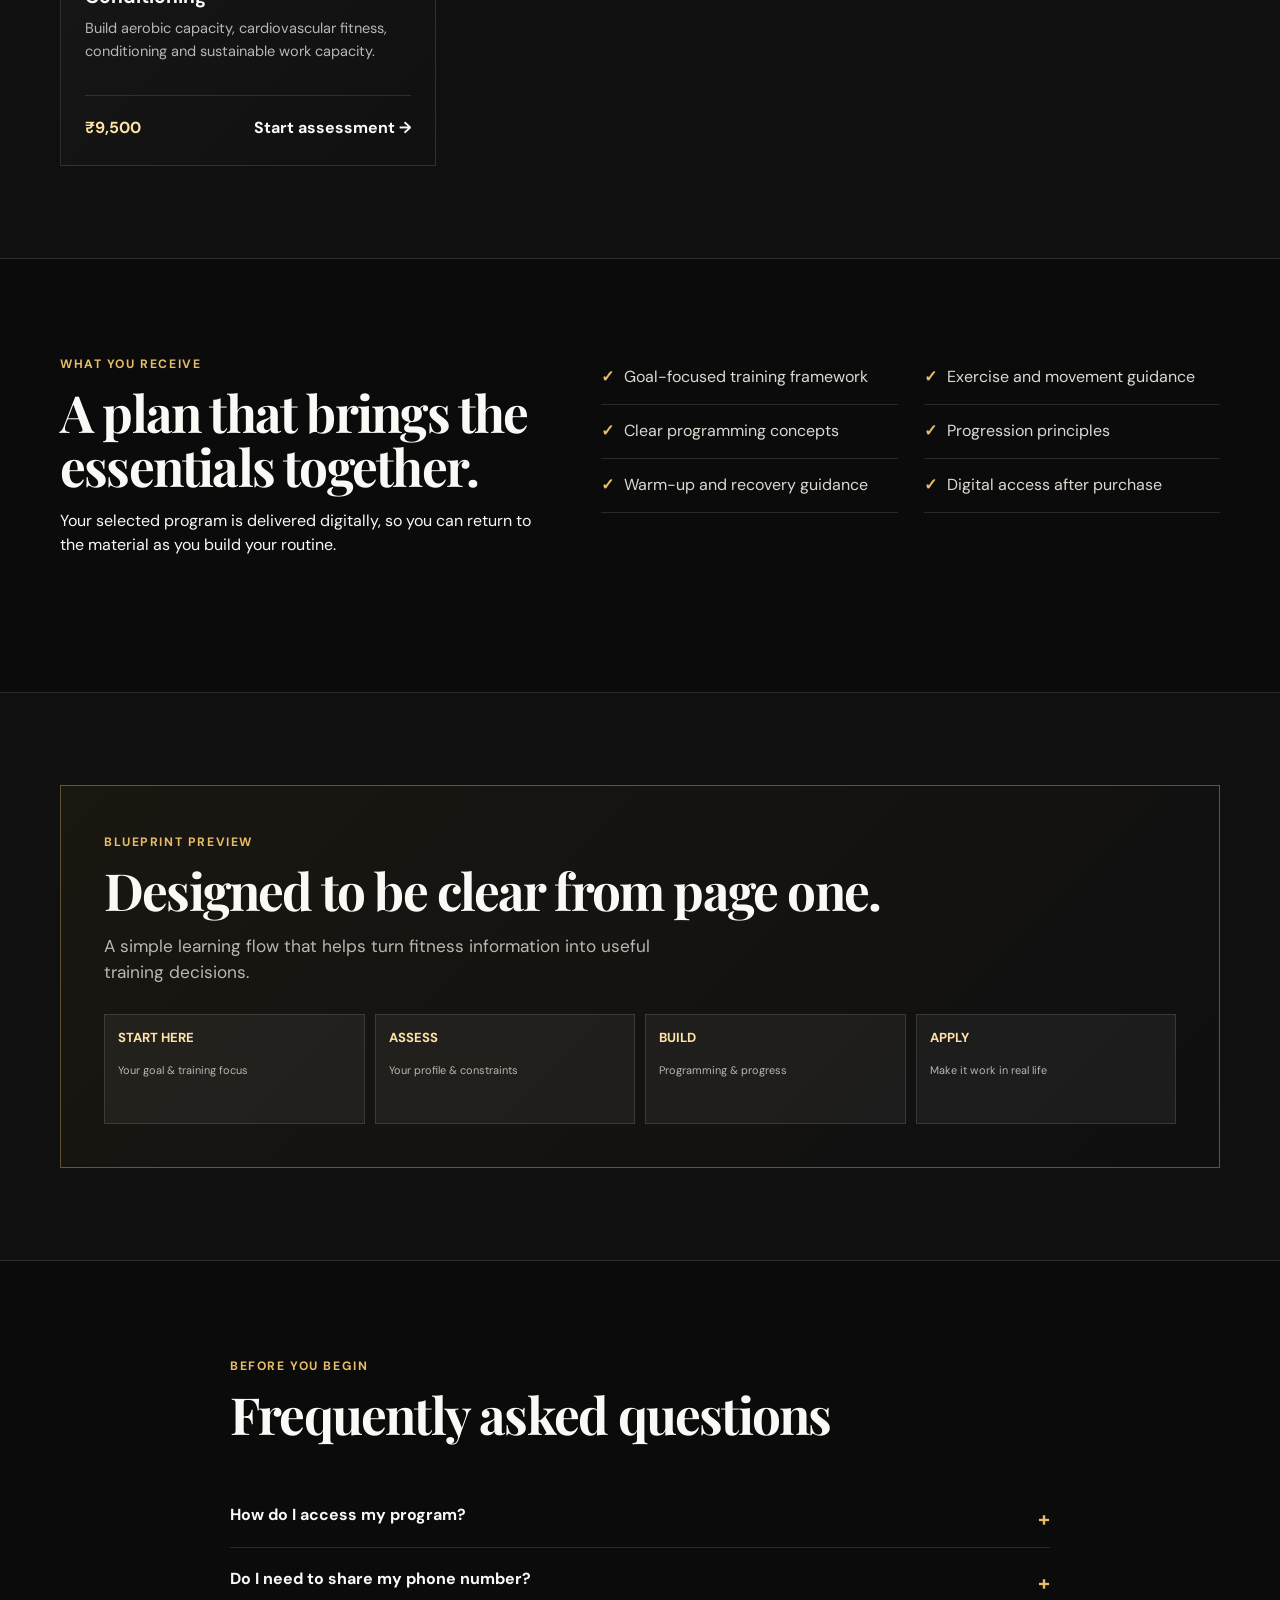
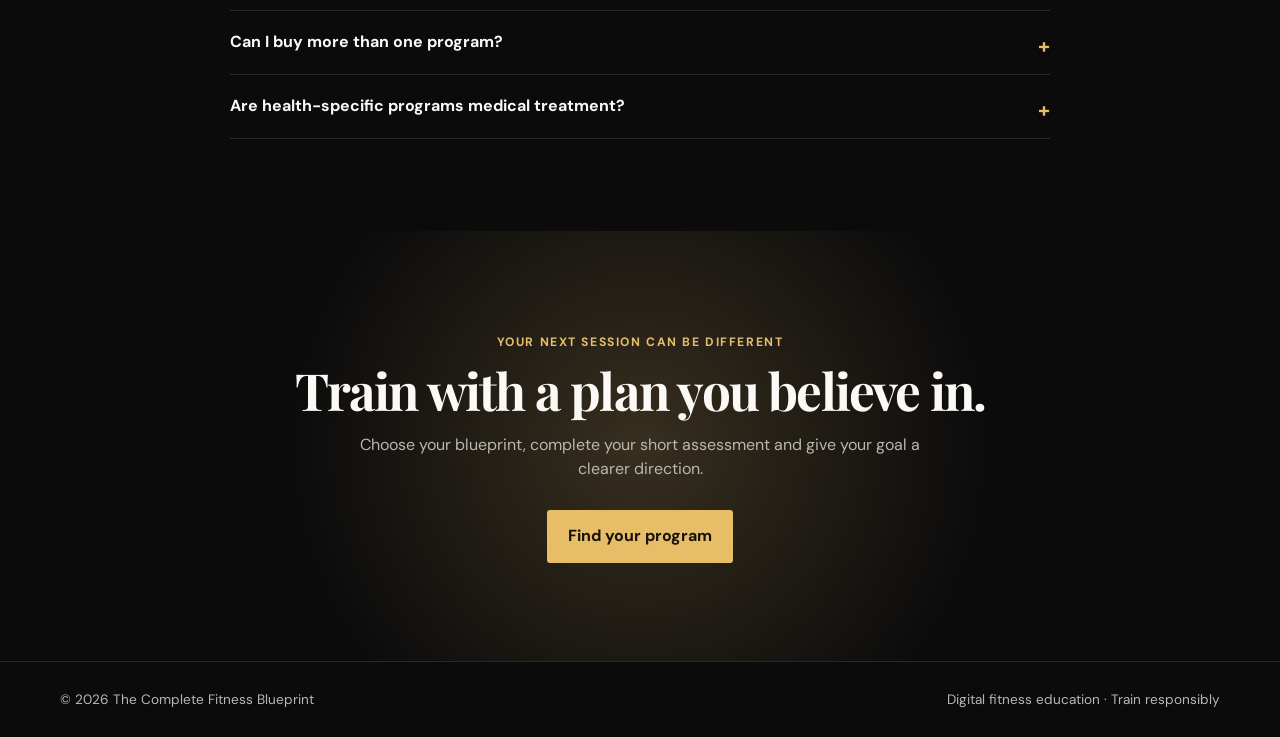
==== commit e591a17e: "Add 9 new programs with unique assessments" ====
--- a/index.html
+++ b/index.html
@@ -25,7 +25,7 @@
 <body>
 <header><nav class="wrap"><a class="brand" href="#home"><span class="brand-mark">✦</span>COMPLETE FITNESS BLUEPRINT</a><button class="menu" type="button" aria-label="Open navigation" aria-expanded="false">☰</button><ul class="nav-links"><li><a href="#programs">Programs</a></li><li><a href="#included">Inside</a></li><li><a href="#preview">Preview</a></li><li><a href="#faq">FAQ</a></li></ul><a class="button button-gold nav-cta" href="#programs">Choose a program</a></nav></header>
 <main>
-<section class="hero" id="home"><div class="wrap hero"><div><span class="eyebrow">Your training, made intentional</span><h1>Build a body that feels <em>powerful.</em></h1><p class="hero-copy">Focused digital fitness programs built around your goal—strength, fat loss, better movement and confident training. Choose one blueprint and start with clarity.</p><div class="hero-actions"><a class="button button-gold" href="#programs">Explore programs</a><a class="button button-quiet" href="#preview">See what’s inside</a></div><div class="proof"><span>13 focused programs</span><span>Digital access</span><span>Train at your pace</span></div></div><aside class="hero-panel" aria-label="Blueprint overview"><div class="hero-number">13</div><h2 class="panel-title">One goal.<br>One clear path.</h2><ul class="panel-list"><li>Structured training guidance</li><li>Progression you can follow</li><li>Movement-first foundations</li></ul></aside></div></section>
+<section class="hero" id="home"><div class="wrap hero"><div><span class="eyebrow">Your training, made intentional</span><h1>Build a body that feels <em>powerful.</em></h1><p class="hero-copy">Focused digital fitness programs built around your goal—strength, fat loss, better movement and confident training. Choose one blueprint and start with clarity.</p><div class="hero-actions"><a class="button button-gold" href="#programs">Explore programs</a><a class="button button-quiet" href="#preview">See what’s inside</a></div><div class="proof"><span>22 focused programs</span><span>Digital access</span><span>Train at your pace</span></div></div><aside class="hero-panel" aria-label="Blueprint overview"><div class="hero-number">22</div><h2 class="panel-title">One goal.<br>One clear path.</h2><ul class="panel-list"><li>Structured training guidance</li><li>Progression you can follow</li><li>Movement-first foundations</li></ul></aside></div></section>
 <section class="dark-section"><div class="wrap"><div class="section-heading"><span class="eyebrow">Train with purpose</span><h2>Less noise. More direction.</h2><p>Each program is designed to make the next training decision easier—without pushing a generic plan onto every body or every goal.</p></div><div class="three-grid"><article class="feature"><div class="icon">01</div><h3>Goal-led structure</h3><p>Choose a path that matches what you want to improve right now.</p></article><article class="feature"><div class="icon">02</div><h3>Practical foundations</h3><p>Learn the principles that support consistent, confident training.</p></article><article class="feature"><div class="icon">03</div><h3>Built to revisit</h3><p>Keep your digital blueprint accessible while you build your routine.</p></article></div></div></section>
 <section><div class="wrap"><div class="section-heading"><span class="eyebrow">A simple start</span><h2>Pick your focus. Follow the blueprint. Build momentum.</h2></div><div class="process"><article><h3>Choose your goal</h3><p>Select the program most aligned with your current fitness priority.</p></article><article><h3>Complete your assessment</h3><p>Answer only the questions relevant to your selected program and training needs.</p></article><article><h3>Unlock your guide</h3><p>Complete secure checkout and receive access to your digital program.</p></article></div></div></section>
 <section class="dark-section" id="programs"><div class="wrap"><div class="section-heading"><span class="eyebrow">The blueprint collection</span><h2>Choose the program that meets you where you are.</h2><p>Every program is a separate digital purchase. Select the one that best fits your current goal.</p></div><div class="program-grid" id="program-grid"></div></div></section>
@@ -50,7 +50,16 @@
   ["Special Populations", "Foundational programming considerations for varied fitness needs.", "₹9,500", "Education"],
   ["Functional Training", "Movement patterns, core stability, balance and conditioning.", "₹9,500", "Performance"],
   ["Strength & Conditioning", "Strength, power, conditioning and performance fundamentals.", "₹10,500", "Performance"],
-  ["Sport-Specific Performance", "Sport-focused training designed around strength, speed, power, agility, conditioning, mobility and athletic performance.", "₹5,600", "Sport"]
+  ["Sport-Specific Performance", "Sport-focused training designed around strength, speed, power, agility, conditioning, mobility and athletic performance.", "₹5,600", "Sport"],
+  ["Core Strength & Control", "Build trunk strength, bracing, anti-rotation control and efficient movement from the inside out.", "₹6,000", "Movement"],
+  ["Balance, Stability & Coordination", "Progressive balance, joint stability and coordination training for confident, controlled movement.", "₹7,500", "Movement"],
+  ["Running & Endurance Performance", "Running economy, aerobic development, interval conditioning and endurance progression.", "₹9,900", "Endurance"],
+  ["Calisthenics & Bodyweight Strength", "Master progressive bodyweight strength, control, skills and scalable calisthenics training.", "₹8,500", "Strength"],
+  ["No-Gym Muscle & Strength Development", "Build muscle and strength without a traditional gym using smart progressive overload.", "₹6,800", "Home training"],
+  ["Home Fitness & Resistance Band Training", "A structured home system using resistance bands, bodyweight and progressive training methods.", "₹6,800", "Home training"],
+  ["Mental Wellness & Stress Resilience", "Fitness-supported strategies for stress regulation, recovery, sleep habits and resilient routines.", "₹9,500", "Wellness"],
+  ["Wearable Data, VO₂ & Cardiovascular Fitness", "Learn to use wearable metrics, VO₂ estimates, heart-rate data and cardiovascular training principles.", "₹9,500", "Data & cardio"],
+  ["Cardiovascular Fitness & Conditioning", "Build aerobic capacity, cardiovascular fitness, conditioning and sustainable work capacity.", "₹9,500", "Cardio"]
 ];
 const grid=document.querySelector('#program-grid');
 grid.innerHTML=programs.map((p,i)=>`<article class="program"><div class="program-top"><span class="program-index">${String(i+1).padStart(2,'0')}</span><span class="program-tag">${p[3]}</span></div><h3>${p[0]}</h3><p>${p[1]}</p><div class="program-bottom"><span class="price">${p[2]}</span><button type="button" data-program="${p[0]}" data-price="${p[2]}">Start assessment →</button></div></article>`).join('');
@@ -67,7 +76,16 @@
   'Special Populations':['Functional independence','Strength & muscle function','Balance & mobility','Return-to-activity / functional capacity','General conditioning'],
   'Functional Training':['Functional strength for daily life','Mobility & movement quality','Balance & coordination','Core stability & control','Work / recreation capacity'],
   'Strength & Conditioning':['Maximum strength','Power / explosiveness','Muscular endurance','Conditioning / work capacity','Strength + conditioning'],
-  'Sport-Specific Performance':['Speed / acceleration','Agility & change of direction','Jump / explosive power','Sport-specific strength','Conditioning / endurance','Overall sport performance']
+  'Sport-Specific Performance':['Speed / acceleration','Agility & change of direction','Jump / explosive power','Sport-specific strength','Conditioning / endurance','Overall sport performance'],
+  'Core Strength & Control':['Core strength & trunk control', 'Visible core development', 'Bracing & spinal control', 'Athletic core performance', 'Back-supportive core training'],
+  'Balance, Stability & Coordination':['Balance improvement', 'Joint stability & control', 'Coordination & motor control', 'Fall-risk reduction / confidence', 'Athletic balance & stability'],
+  'Running & Endurance Performance':['5K / short-distance performance', '10K / longer-distance performance', 'Aerobic endurance', 'Running speed & pace development', 'Race preparation', 'General endurance'],
+  'Calisthenics & Bodyweight Strength':['Bodyweight strength foundation', 'Pull-up / pushing strength', 'Skill development', 'Advanced calisthenics progression', 'Relative strength'],
+  'No-Gym Muscle & Strength Development':['Muscle gain without a gym', 'Strength without gym equipment', 'Bodyweight + household resistance', 'Home-based recomposition', 'Progressive overload at home'],
+  'Home Fitness & Resistance Band Training':['Full-body home fitness', 'Resistance-band muscle building', 'Home strength development', 'Limited-space conditioning', 'Low-equipment consistency'],
+  'Mental Wellness & Stress Resilience':['Stress management through exercise', 'Recovery & nervous-system regulation', 'Sleep-supportive fitness habits', 'Emotional resilience', 'Mind-body fitness routine'],
+  'Wearable Data, VO₂ & Cardiovascular Fitness':['Improve VO₂ / aerobic capacity', 'Understand wearable heart-rate data', 'Heart-rate-zone training', 'Cardiovascular performance', 'Endurance monitoring & progression'],
+  'Cardiovascular Fitness & Conditioning':['Aerobic capacity', 'Cardiovascular endurance', 'Conditioning / work capacity', 'Heart-rate-zone fitness', 'General cardio health']
 };
 const questionSets={
   'Muscle Building':[['mainGoal','Primary training goal',['Lean Muscle Mass — Hypertrophy','Very Lean / Under-Muscled — Build Muscle from the Start','Aesthetic / Physique Development','Bulking / Mass Gain','Cutting — Preserve Muscle','Body Recomposition','Muscle + Strength','Specific Muscle Group Development','Not Sure What I Need']],['targetArea','Primary target area',['Upper body','Lower body','Full body']],['routine','Current training frequency',['Not training','1–2 days/week','3–4 days/week','5+ days/week']],['equipment','Equipment access',['Full gym','Home + dumbbells','Home + bands','Bodyweight only']]],
@@ -81,8 +99,17 @@
   'Knee Health & Rehabilitation':[['side','Affected knee',['Right','Left','Both','No current pain']],['symptom','Main symptom',['Pain','Pain + swelling','Stiffness','Instability']],['function','Main functional limitation',['Stairs','Squatting','Walking','Running','Sit-to-stand']],['history','Previous injury/surgery/physio',['None','Previous injury','Surgery','Physiotherapy','Diagnosed condition']]],
   'Special Populations':[['category','Population category',['Older adult','Limited mobility','Disability/functional limitation','Chronic-condition fitness support','Return to activity']],['capacity','Current functional capacity',['Independent','Needs some assistance','Uses an assistive device','Varies day to day']],['balance','Balance/mobility concern',['None','Balance concern','Walking limitation','Both']],['restriction','Known exercise restriction',['None','Yes — clinician advised limits','Unsure']]],
   'Functional Training':[['limitation','Main daily-life limitation',['Lifting/carrying','Stairs','Squatting','Balance','General movement']],['mobility','Mobility level',['Good','Some limitations','Significant limitations']],['coordination','Balance/coordination',['Good','Needs improvement','Major limitation']],['goal','Functional goal',['Daily-life independence','Work capacity','General fitness','Sport/recreation']]],
-  'Strength & Conditioning':[['goal','Primary performance quality',['Maximum strength','Power/explosiveness','Muscular endurance','Conditioning','Strength + conditioning']],['experience','Training age',['Beginner','1–2 years','2–4 years','4+ years']],['routine','Current training frequency',['1–2 days/week','3 days/week','4 days/week','5+ days/week']],['recovery','Recovery capacity',['Good','Variable','Needs improvement']]],
-  'Sport-Specific Performance':[['sport','Sport',['Football','Cricket','Basketball','Volleyball','Tennis','Badminton','Athletics/Running','Boxing/Combat','Swimming','Cycling','Other']],['level','Competitive level',['Recreational','Amateur','Competitive','High-performance/elite pathway']],['performance','Primary performance goal',['Speed','Acceleration','Agility/change of direction','Jump/explosive power','Strength','Conditioning/endurance','Sport-specific performance']],['phase','Training phase',['Off-season','Pre-season','In-season','Post-season/transition']],['competition','Competition date known?',['No','Yes — within 4 weeks','Yes — 1–3 months','Yes — 3+ months']]]
+  'Strength & Conditioning':[['goal','Primary performance quality',['Maximum strength','Power/explosiveness','Muscular endurance','Conditioning / work capacity','Strength + conditioning']],['experience','Training age',['Beginner','1–2 years','2–4 years','4+ years']],['routine','Current training frequency',['1–2 days/week','3 days/week','4 days/week','5+ days/week']],['recovery','Recovery capacity',['Good','Variable','Needs improvement']]],
+  'Sport-Specific Performance':[['sport','Sport',['Football','Cricket','Basketball','Volleyball','Tennis','Badminton','Athletics/Running','Boxing/Combat','Swimming','Cycling','Other']],['level','Competitive level',['Recreational','Amateur','Competitive','High-performance/elite pathway']],['performance','Primary performance goal',['Speed','Acceleration','Agility/change of direction','Jump/explosive power','Strength','Conditioning/endurance','Sport-specific performance']],['phase','Training phase',['Off-season','Pre-season','In-season','Post-season/transition']],['competition','Competition date known?',['No','Yes — within 4 weeks','Yes — 1–3 months','Yes — 3+ months']]],
+  'Core Strength & Control':[['focus','Primary core focus',['Trunk strength','Bracing/control','Visible core development','Athletic core']],['training','Current training base',['Beginner','Intermediate','Advanced']],['movement','Movement priority',['Squat/deadlift support','Running/sport support','Daily movement','General core control']],['equipment','Equipment access',['Gym','Dumbbells/kettlebells','Bands','Bodyweight only']]],
+  'Balance, Stability & Coordination':[['balanceGoal','Primary stability goal',['General balance','Single-leg stability','Joint stability','Coordination']],['activity','Current activity level',['Low','Moderate','High']],['limitation','Main challenge',['Ankle/foot','Knee/hip','Trunk control','General coordination']],['sport','Sport or activity demand',['None','Running','Field/court sport','Recreation']]],
+  'Running & Endurance Performance':[['distance','Primary running distance',['General running','5K','10K','Half marathon','Other']],['experience','Running experience',['Beginner','Recreational','Intermediate','Advanced']],['frequency','Current running frequency',['0 days','1–2 days','3–4 days','5+ days']],['goal','Primary performance focus',['Endurance','Pace/speed','Race preparation','Running consistency']]],
+  'Calisthenics & Bodyweight Strength':[['level','Current calisthenics level',['Beginner','Intermediate','Advanced']],['skill','Priority skill',['Push-up','Pull-up','Dip','Handstand','Muscle-up','General bodyweight strength']],['equipment','Available equipment',['None','Pull-up bar','Parallel bars','Home setup']],['frequency','Training frequency',['1–2 days','3 days','4 days','5+ days']]],
+  'No-Gym Muscle & Strength Development':[['equipment','Available resistance',['Bodyweight only','Household objects','Bands','Dumbbells/home weights']],['goal','Primary outcome',['Muscle gain','Strength','Body recomposition','General fitness']],['level','Training level',['Beginner','Intermediate','Advanced']],['space','Training space',['Small room','Home room','Outdoor space','Mixed']]],
+  'Home Fitness & Resistance Band Training':[['equipment','Band setup',['Light bands','Multiple resistance bands','Tube bands','Full band set']],['goal','Primary goal',['Muscle gain','Strength','Fat loss','General fitness']],['space','Home space',['Small','Moderate','Large']],['time','Typical session time',['20–30 min','30–45 min','45–60 min','60+ min']]],
+  'Mental Wellness & Stress Resilience':[['stress','Current stress level',['Low','Moderate','High','Very high']],['sleep','Sleep consistency',['Good','Variable','Poor']],['goal','Primary wellness goal',['Stress regulation','Better recovery','Sleep-supportive routine','Emotional resilience']],['activity','Current movement level',['Low','Moderate','High']]],
+  'Wearable Data, VO₂ & Cardiovascular Fitness':[['wearable','Wearable/device access',['Apple Watch','Garmin','Fitbit','Other wearable','No wearable']],['metric','Primary metric interest',['VO₂ estimate','Heart rate','HRV','Training load','All available metrics']],['goal','Primary cardiovascular goal',['Improve VO₂','Build endurance','Improve heart-rate control','Monitor progression']],['experience','Cardio training level',['Beginner','Intermediate','Advanced']]],
+  'Cardiovascular Fitness & Conditioning':[['goal','Primary cardio goal',['Aerobic fitness','Endurance','Conditioning','Work capacity']],['method','Preferred modality',['Running','Cycling','Walking/incline','Rowing','Mixed']],['level','Current fitness level',['Beginner','Intermediate','Advanced']],['frequency','Current cardio frequency',['0–1 days','2–3 days','4–5 days','6+ days']]]
 };
 function esc(v){return String(v??'').replace(/[&<>"']/g,m=>({'&':'&amp;','<':'&lt;','>':'&gt;','"':'&quot;',"'":'&#39;'}[m]));}
 function openAssessment(program,price){
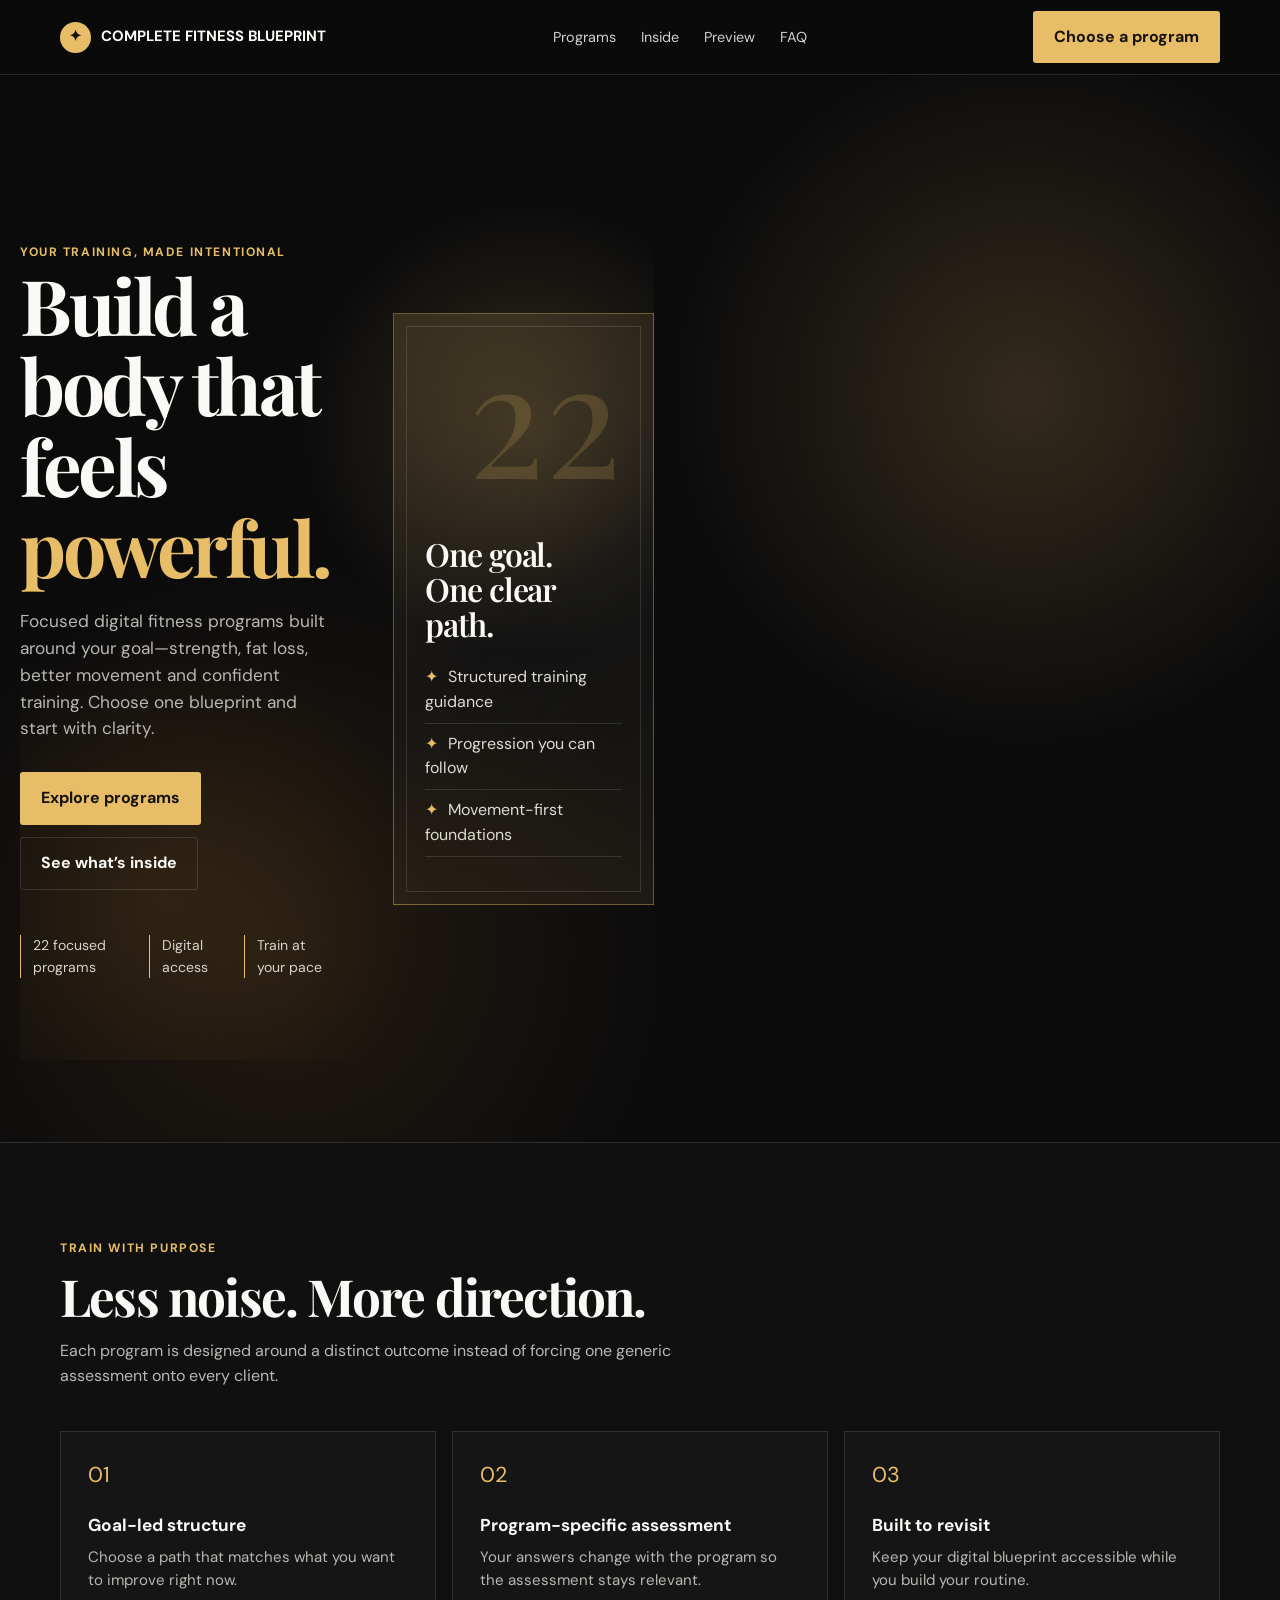
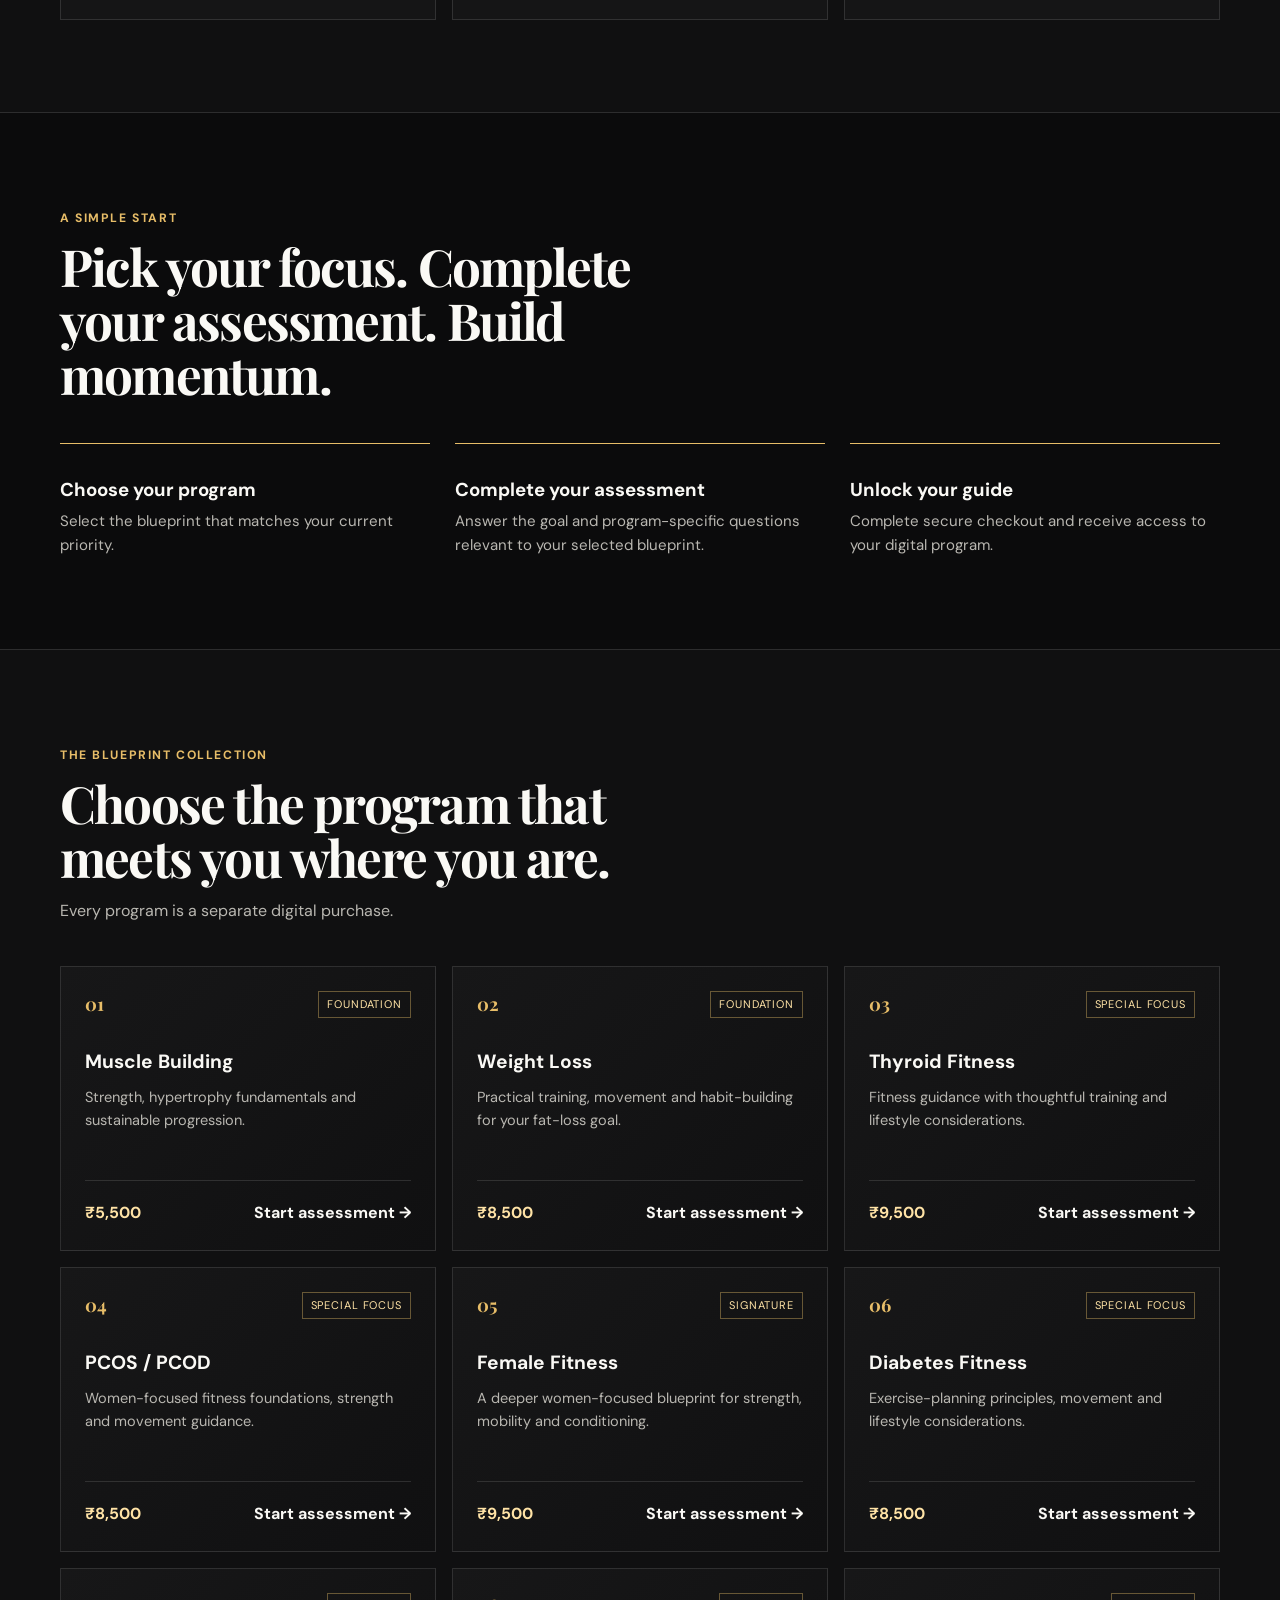
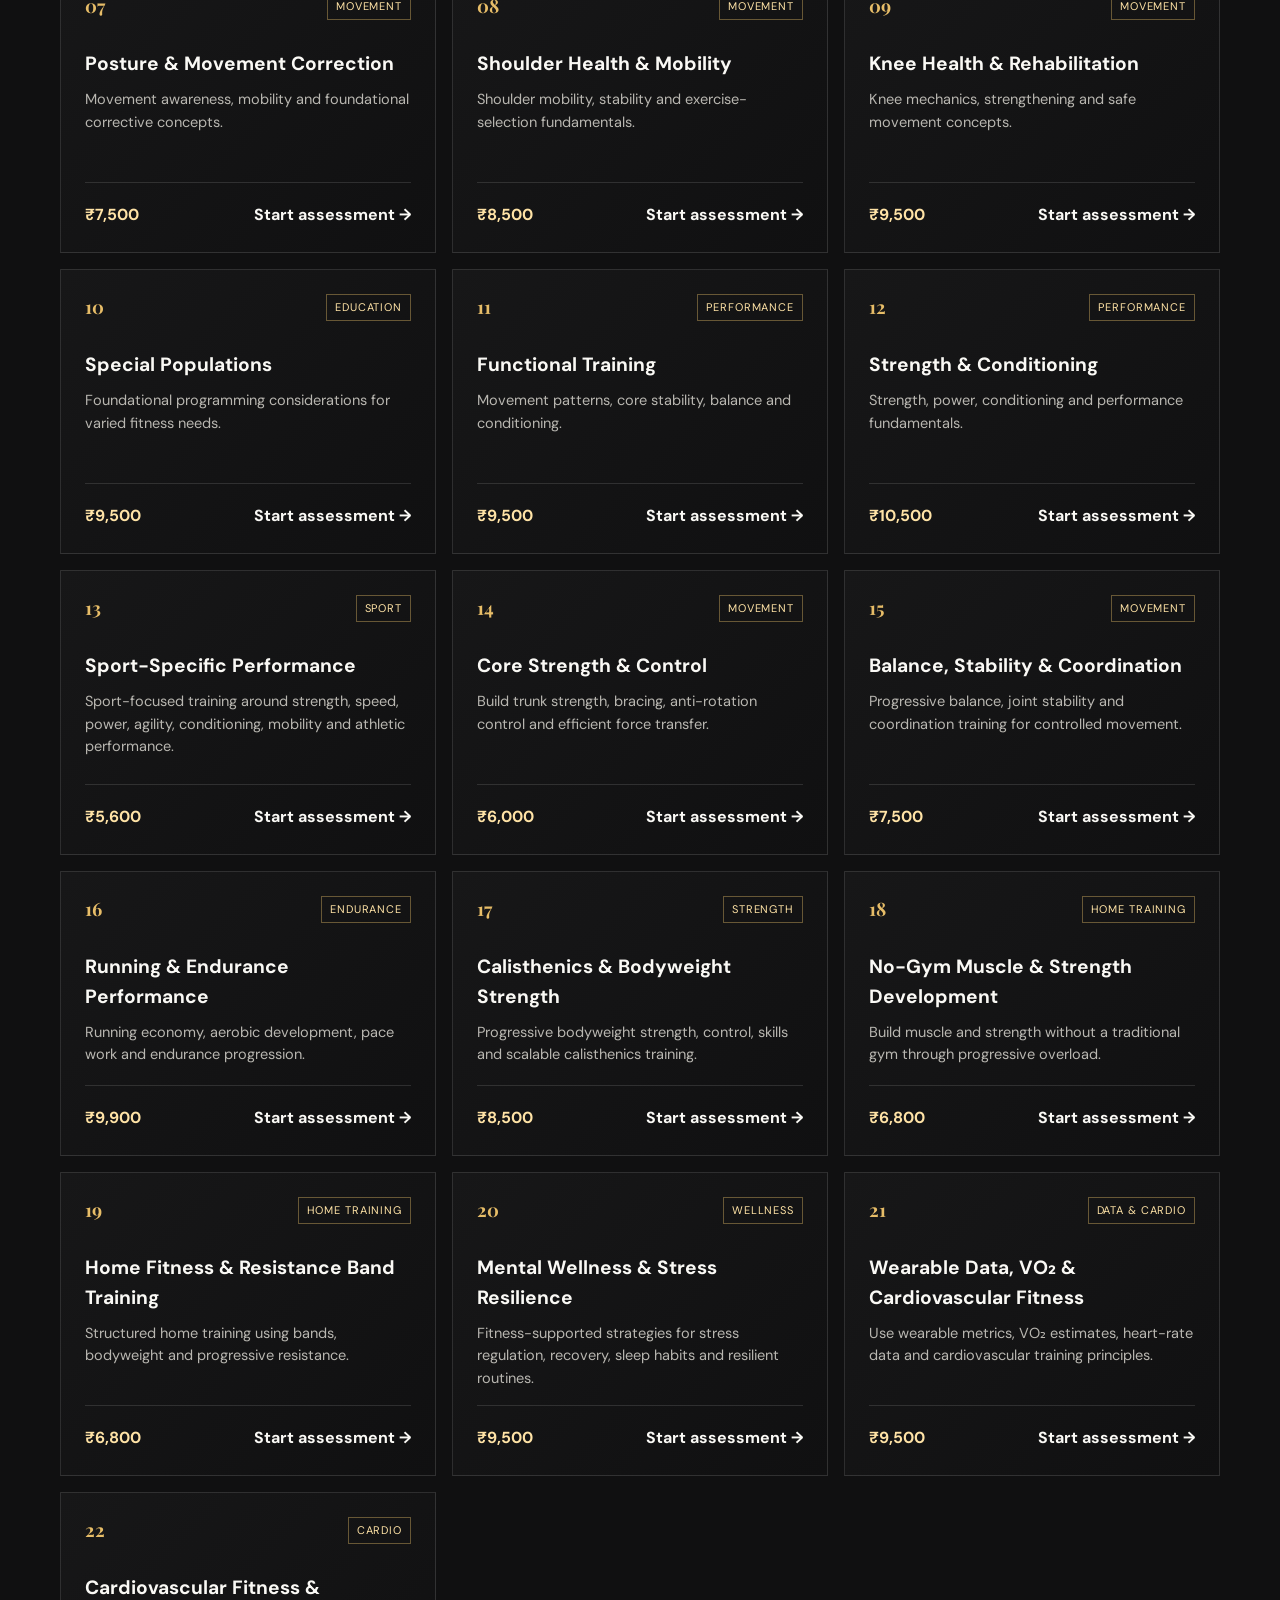
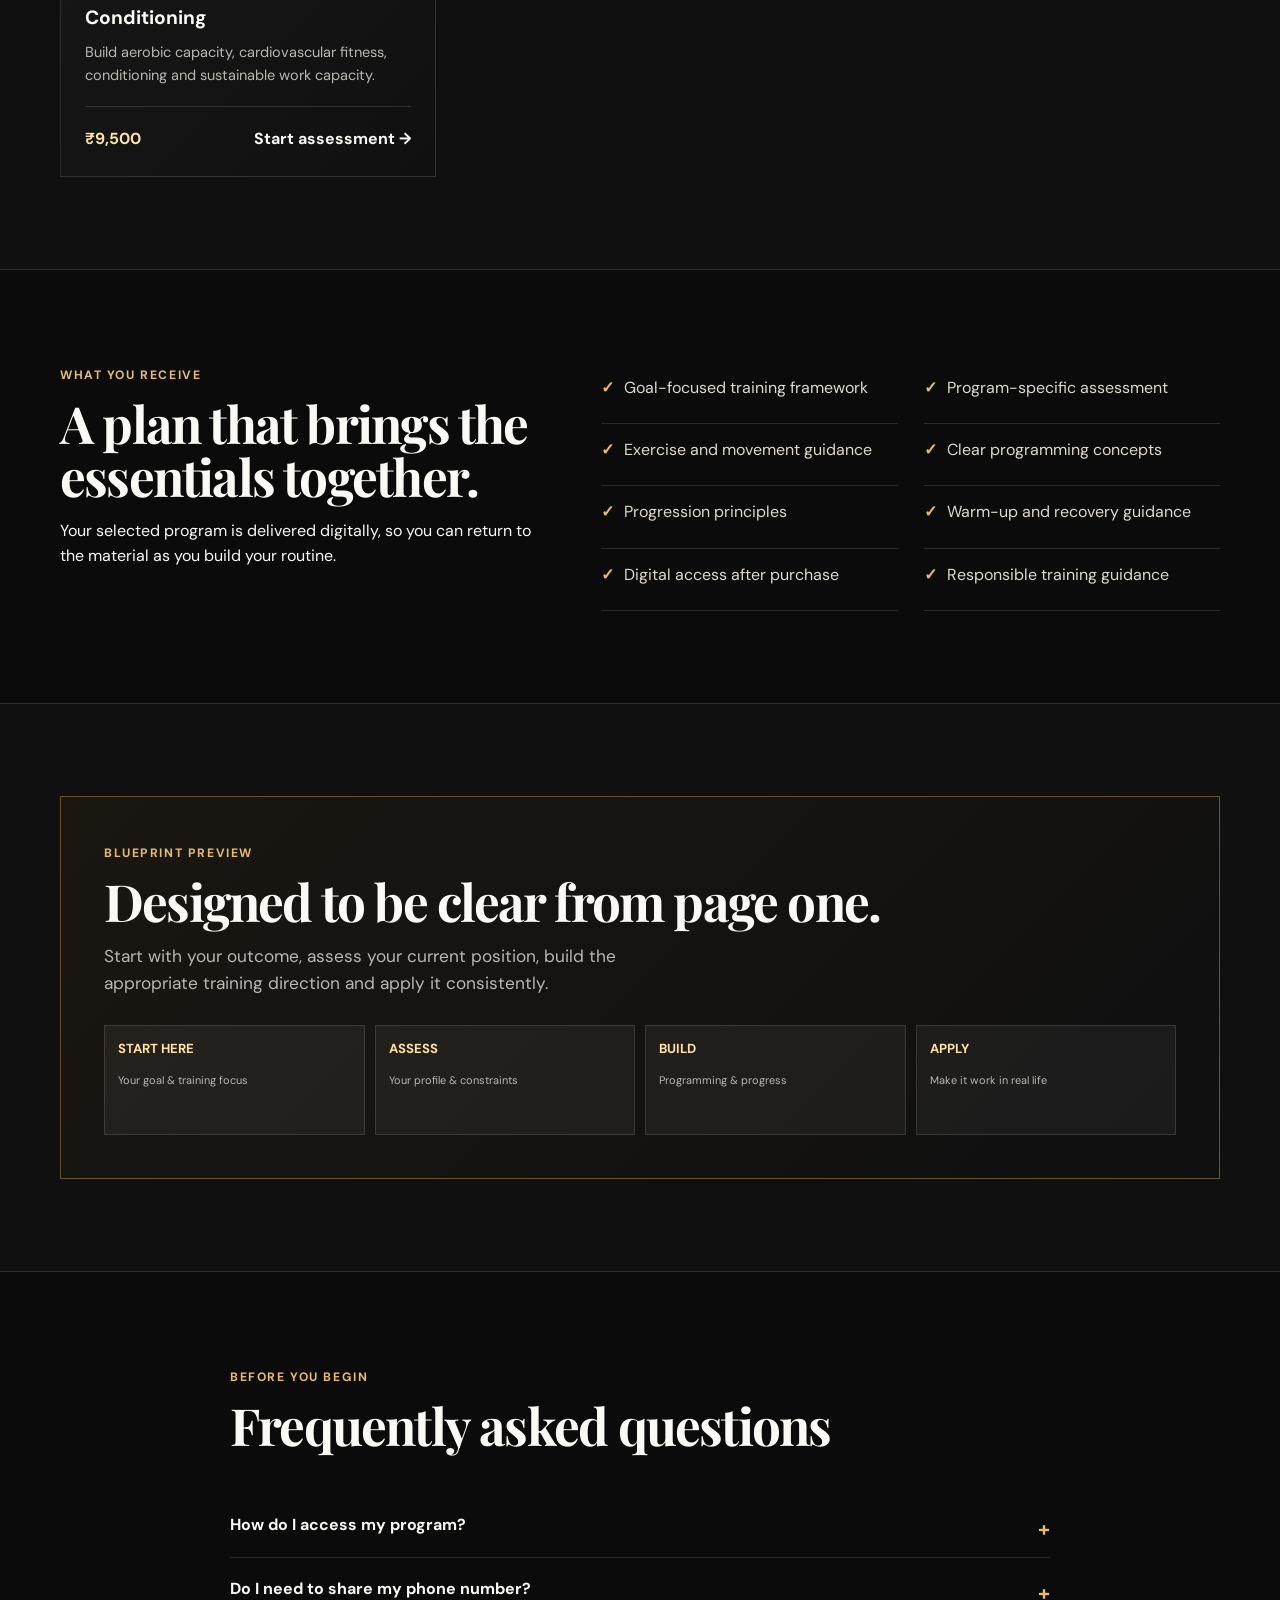
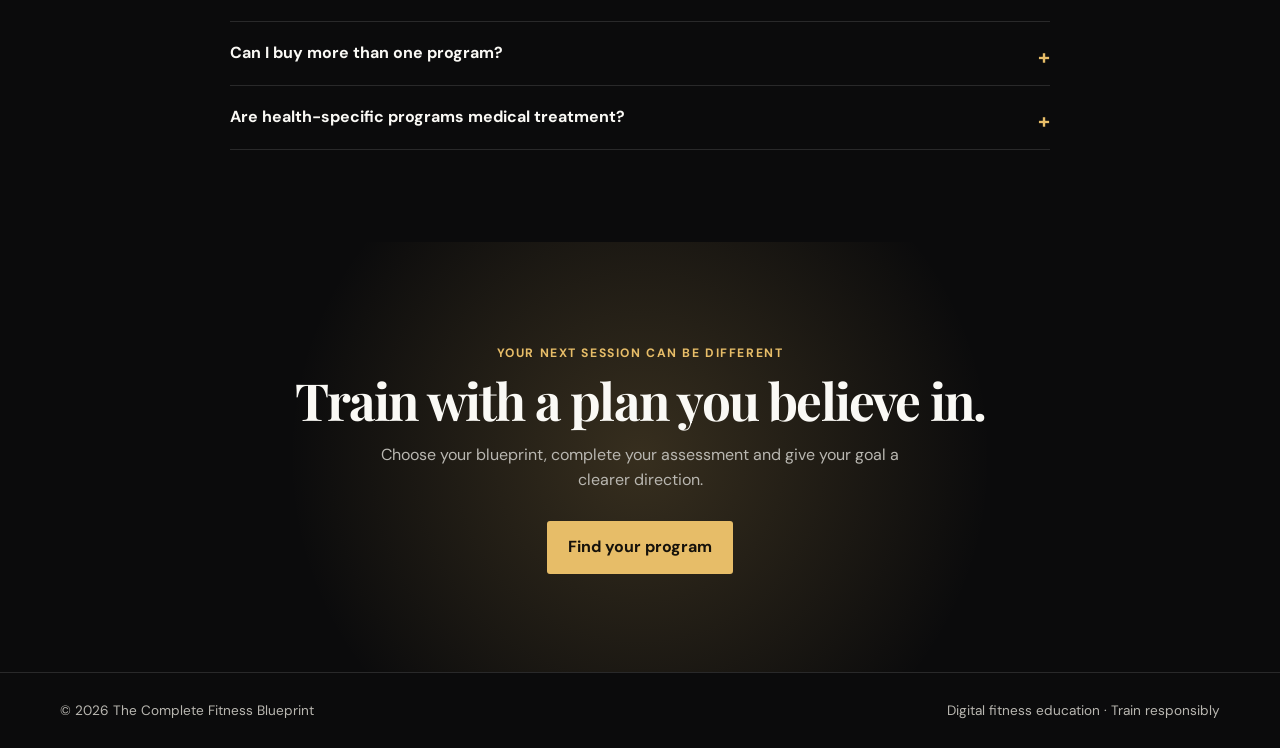
==== commit 1406b71c: "Implement deep primary goals and program-specific assessments" ====
--- a/index.html
+++ b/index.html
@@ -1,137 +1,77 @@
 <!doctype html>
 <html lang="en">
 <head>
-  <meta charset="utf-8">
-  <meta name="viewport" content="width=device-width, initial-scale=1">
-  <meta name="description" content="The Complete Fitness Blueprint — focused digital fitness programs for strength, fat loss, movement and conditioning.">
-  <title>The Complete Fitness Blueprint</title>
-  <link rel="preconnect" href="https://fonts.googleapis.com">
-  <link rel="preconnect" href="https://fonts.gstatic.com" crossorigin>
-  <link href="https://fonts.googleapis.com/css2?family=DM+Sans:wght@400;500;600;700&family=Playfair+Display:wght@600;700&display=swap" rel="stylesheet">
-  <style>
-    :root{--ink:#0b0b0c;--card:#151517;--line:rgba(255,255,255,.12);--gold:#e7bd68;--gold-light:#ffe3a6;--muted:#b9b7b1;--white:#faf9f5;--danger:#e98a8a}
-    *{box-sizing:border-box}html{scroll-behavior:smooth}body{margin:0;background:var(--ink);color:var(--white);font-family:"DM Sans",sans-serif;line-height:1.55}a{color:inherit;text-decoration:none}button,input,select,textarea{font:inherit}.wrap{width:min(1160px,calc(100% - 40px));margin:auto}.eyebrow{color:var(--gold);text-transform:uppercase;letter-spacing:.13em;font-size:.76rem;font-weight:700}h1,h2,h3,p{margin-top:0}h1,h2{font-family:"Playfair Display",serif;line-height:1.05}
-    header{position:sticky;top:0;z-index:20;background:rgba(11,11,12,.88);backdrop-filter:blur(14px);border-bottom:1px solid var(--line)}nav{min-height:74px;display:flex;align-items:center;justify-content:space-between;gap:24px}.brand{display:flex;align-items:center;gap:10px;font-weight:700;font-size:.93rem;letter-spacing:.015em}.brand-mark{display:grid;place-items:center;width:31px;height:31px;color:#15110a;background:var(--gold);border-radius:50%}.nav-links{display:flex;list-style:none;padding:0;margin:0;gap:25px;color:#d2d0ca;font-size:.9rem}.nav-links a:hover{color:var(--gold)}
-    .button{display:inline-flex;align-items:center;justify-content:center;padding:13px 20px;border:1px solid transparent;border-radius:3px;cursor:pointer;font-weight:700;transition:.2s ease}.button:hover{transform:translateY(-2px)}.button-gold{background:var(--gold);color:#16120b}.button-gold:hover{background:var(--gold-light)}.button-quiet{border-color:var(--line);color:var(--white)}.menu{display:none;padding:7px;color:var(--white);background:none;border:0;font-size:1.25rem}
-    .hero{min-height:650px;display:grid;align-items:center;grid-template-columns:1.1fr .9fr;gap:55px;padding:82px 0;background:radial-gradient(circle at 80% 30%,rgba(231,189,104,.18),transparent 28%),radial-gradient(circle at 22% 82%,rgba(176,118,44,.14),transparent 30%)}h1{max-width:750px;margin-bottom:22px;font-size:clamp(3rem,6vw,5.35rem);letter-spacing:-.045em}.hero h1 em{color:var(--gold);font-style:normal}.hero-copy{max-width:600px;color:var(--muted);font-size:1.08rem}.hero-actions{display:flex;flex-wrap:wrap;gap:12px;margin-top:30px}.proof{display:flex;gap:20px;margin-top:45px;color:#d7d4cc;font-size:.88rem}.proof span{border-left:1px solid var(--gold);padding-left:12px}.hero-panel{position:relative;min-height:420px;padding:31px;border:1px solid rgba(231,189,104,.38);background:linear-gradient(145deg,rgba(231,189,104,.16),rgba(255,255,255,.025) 52%,rgba(231,189,104,.08));overflow:hidden}.hero-panel:before{content:"";position:absolute;inset:12px;border:1px solid var(--line);pointer-events:none}.hero-panel>*{position:relative}.hero-number{font-family:"Playfair Display",serif;font-size:10rem;line-height:.85;color:rgba(231,189,104,.18);text-align:right}.panel-title{margin:55px 0 7px;font:600 2rem/1.1 "Playfair Display",serif}.panel-list{list-style:none;padding:0;color:#dedbd2}.panel-list li{padding:8px 0;border-bottom:1px solid var(--line)}.panel-list li:before{content:"✦";color:var(--gold);margin-right:10px}
-    section{padding:92px 0}.section-heading{max-width:670px;margin-bottom:42px}h2{font-size:clamp(2.25rem,4vw,3.6rem);margin:10px 0 15px;letter-spacing:-.035em}.section-heading p{color:var(--muted)}.dark-section{background:#101011;border-block:1px solid var(--line)}.three-grid{display:grid;grid-template-columns:repeat(3,1fr);gap:16px}.feature{padding:27px;border:1px solid var(--line);background:rgba(255,255,255,.018)}.feature .icon{color:var(--gold);font-size:1.35rem}.feature h3{margin:20px 0 7px;font-size:1.08rem}.feature p{margin:0;color:var(--muted);font-size:.94rem}.process{display:grid;grid-template-columns:repeat(3,1fr);gap:25px;counter-reset:step}.process article{counter-increment:step;padding-top:18px;border-top:1px solid var(--gold)}.process article:before{content:"0" counter(step);color:var(--gold);font-family:"Playfair Display",serif;font-size:1.1rem}.process h3{margin:13px 0 6px}.process p{color:var(--muted);margin:0}
-    .program-grid{display:grid;grid-template-columns:repeat(3,1fr);gap:16px}.program{display:flex;flex-direction:column;min-height:285px;padding:24px;border:1px solid var(--line);background:linear-gradient(135deg,#171718,#101011);transition:.25s ease}.program:hover{border-color:rgba(231,189,104,.8);transform:translateY(-4px)}.program-top{display:flex;justify-content:space-between;align-items:center;gap:12px}.program-index{color:var(--gold);font:700 1.15rem "Playfair Display",serif}.program-tag{padding:4px 8px;border:1px solid rgba(231,189,104,.4);color:var(--gold-light);font-size:.69rem;text-transform:uppercase;letter-spacing:.08em}.program h3{margin:29px 0 10px;font-size:1.2rem;line-height:1.2}.program p{color:var(--muted);font-size:.91rem}.program-bottom{display:flex;align-items:center;justify-content:space-between;gap:10px;margin-top:auto;padding-top:20px;border-top:1px solid var(--line)}.price{color:var(--gold-light);font-weight:700}.program button{border:0;background:none;color:var(--white);padding:0;cursor:pointer;font-weight:700}
-    .included{display:grid;grid-template-columns:1fr 1.3fr;gap:65px;align-items:start}.check-list{list-style:none;padding:0;margin:0;display:grid;grid-template-columns:repeat(2,1fr);gap:0 26px}.check-list li{padding:14px 0;border-bottom:1px solid var(--line);color:#ddd9d0}.check-list li:before{content:"✓";color:var(--gold);margin-right:10px;font-weight:bold}.preview{background:linear-gradient(135deg,#1a1711,#0f0f10);border:1px solid rgba(231,189,104,.38);padding:43px}.preview-grid{display:grid;grid-template-columns:repeat(4,1fr);gap:10px;margin-top:28px}.preview-grid div{min-height:110px;padding:13px;background:rgba(255,255,255,.05);border:1px solid var(--line);color:var(--gold-light);font-size:.82rem;font-weight:700}.preview-grid small{display:block;margin-top:13px;color:var(--muted);font-weight:400}.faq{max-width:820px}.faq details{border-bottom:1px solid var(--line);padding:19px 0}.faq summary{cursor:pointer;font-weight:700;list-style:none}.faq summary::-webkit-details-marker{display:none}.faq summary:after{content:"+";float:right;color:var(--gold);font-size:1.3rem}.faq details[open] summary:after{content:"−"}.faq details p{margin:14px 35px 0 0;color:var(--muted)}.final{text-align:center;padding:98px 0;background:radial-gradient(circle,rgba(231,189,104,.2),transparent 52%)}.final p{max-width:570px;margin:0 auto 28px;color:var(--muted)}footer{border-top:1px solid var(--line);padding:27px 0;color:var(--muted);font-size:.85rem}.footer-inner{display:flex;justify-content:space-between;gap:15px}
-    .assessment-overlay{position:fixed;inset:0;z-index:100;background:rgba(0,0,0,.78);backdrop-filter:blur(12px);display:grid;place-items:center;padding:20px;opacity:0;animation:assessIn .22s ease forwards}.assessment-shell{width:min(760px,100%);max-height:min(92vh,900px);overflow:auto;background:linear-gradient(145deg,#171718,#0d0d0e);border:1px solid rgba(231,189,104,.42);box-shadow:0 30px 100px rgba(0,0,0,.65);padding:30px;position:relative}.assessment-close{position:absolute;right:18px;top:14px;border:0;background:none;color:var(--white);font-size:1.8rem;cursor:pointer}.assessment-header{padding-right:40px;margin-bottom:24px}.assessment-progress{height:5px;background:rgba(255,255,255,.08);margin-top:16px;overflow:hidden}.assessment-progress span{display:block;height:100%;background:linear-gradient(90deg,var(--gold),var(--gold-light));transition:.25s}.assessment-step{margin-top:8px;color:var(--muted);font-size:.82rem}.assessment-title{margin-bottom:10px}.assessment-copy{color:var(--muted);margin-bottom:24px}.assessment-grid{display:grid;grid-template-columns:repeat(2,1fr);gap:16px}.assessment-field{display:flex;flex-direction:column;gap:7px;color:#e6e2d9;font-size:.9rem}.assessment-field.full{grid-column:1/-1}.assessment-field input,.assessment-field select,.assessment-field textarea{width:100%;padding:12px 13px;background:#0f0f10;border:1px solid var(--line);border-radius:2px;color:var(--white);outline:none}.assessment-field textarea{min-height:90px;resize:vertical}.assessment-field input:focus,.assessment-field select:focus,.assessment-field textarea:focus{border-color:rgba(231,189,104,.8)}.option-grid{display:grid;grid-template-columns:repeat(2,1fr);gap:10px}.option{position:relative}.option input{position:absolute;opacity:0;pointer-events:none}.option label{display:block;padding:13px 14px;border:1px solid var(--line);background:#101011;color:#d9d5cc;cursor:pointer}.option input:checked+label{border-color:var(--gold);background:rgba(231,189,104,.09);color:var(--gold-light)}.assessment-actions{display:flex;justify-content:space-between;gap:12px;margin-top:26px;padding-top:20px;border-top:1px solid var(--line)}.assessment-actions .right{display:flex;gap:10px;margin-left:auto}.assessment-alert{margin-top:20px;padding:14px 16px;border:1px solid rgba(233,138,138,.38);background:rgba(233,138,138,.07);color:#f1c4c4}.assessment-profile{display:grid;grid-template-columns:repeat(2,1fr);gap:12px;margin-top:24px}.profile-card{padding:17px;border:1px solid var(--line);background:rgba(255,255,255,.025)}.profile-card span{display:block;color:var(--muted);font-size:.78rem;text-transform:uppercase;letter-spacing:.08em;margin-bottom:5px}.profile-card strong{font-size:1rem}.program-focus{margin:15px 0 0;padding:15px;border-left:2px solid var(--gold);background:rgba(231,189,104,.05);color:#ddd9d0}.program-focus span{display:block;color:var(--gold-light);margin-top:5px}.muted-note{color:var(--muted);font-size:.82rem}.required-note{margin-top:14px;color:var(--muted);font-size:.8rem}@keyframes assessIn{to{opacity:1}}
-    @media(max-width:800px){.nav-links,.nav-cta{display:none}.menu{display:block}.nav-links.open{position:absolute;top:74px;left:0;right:0;display:flex;flex-direction:column;gap:0;padding:10px 20px 18px;background:#111;border-bottom:1px solid var(--line)}.nav-links.open li a{display:block;padding:12px 0}.hero,.included{grid-template-columns:1fr}.hero{min-height:auto;padding:65px 0;gap:30px}.hero-panel{min-height:340px}.three-grid,.process,.program-grid{grid-template-columns:repeat(2,1fr)}.check-list{grid-template-columns:1fr}.assessment-grid,.assessment-profile{grid-template-columns:1fr}}
-    @media(max-width:520px){.wrap{width:min(100% - 28px,1160px)}section{padding:65px 0}h1{font-size:3.15rem}.three-grid,.process,.program-grid,.preview-grid,.option-grid{grid-template-columns:1fr}.proof{flex-direction:column;gap:10px}.preview{padding:25px}.footer-inner{flex-direction:column}.assessment-shell{padding:22px}.assessment-actions{flex-direction:column}.assessment-actions .right{margin-left:0}.assessment-actions .button{width:100%}}
-  </style>
+<meta charset="utf-8">
+<meta name="viewport" content="width=device-width,initial-scale=1">
+<meta name="description" content="The Complete Fitness Blueprint — focused digital fitness programs for strength, fat loss, movement and conditioning.">
+<title>The Complete Fitness Blueprint</title>
+<link rel="preconnect" href="https://fonts.googleapis.com"><link rel="preconnect" href="https://fonts.gstatic.com" crossorigin>
+<link href="https://fonts.googleapis.com/css2?family=DM+Sans:wght@400;500;600;700&family=Playfair+Display:wght@600;700&display=swap" rel="stylesheet">
+<style>
+:root{--ink:#0b0b0c;--line:rgba(255,255,255,.12);--gold:#e7bd68;--gold-light:#ffe3a6;--muted:#b9b7b1;--white:#faf9f5;--danger:#e98a8a}*{box-sizing:border-box}html{scroll-behavior:smooth}body{margin:0;background:var(--ink);color:var(--white);font-family:"DM Sans",sans-serif;line-height:1.55}a{color:inherit;text-decoration:none}button,input,select,textarea{font:inherit}.wrap{width:min(1160px,calc(100% - 40px));margin:auto}.eyebrow{color:var(--gold);text-transform:uppercase;letter-spacing:.13em;font-size:.76rem;font-weight:700}h1,h2,h3,p{margin-top:0}h1,h2{font-family:"Playfair Display",serif;line-height:1.05}header{position:sticky;top:0;z-index:20;background:rgba(11,11,12,.9);backdrop-filter:blur(14px);border-bottom:1px solid var(--line)}nav{min-height:74px;display:flex;align-items:center;justify-content:space-between;gap:24px}.brand{display:flex;align-items:center;gap:10px;font-weight:700;font-size:.93rem}.brand-mark{display:grid;place-items:center;width:31px;height:31px;color:#15110a;background:var(--gold);border-radius:50%}.nav-links{display:flex;list-style:none;padding:0;margin:0;gap:25px;color:#d2d0ca;font-size:.9rem}.nav-links a:hover{color:var(--gold)}.button{display:inline-flex;align-items:center;justify-content:center;padding:13px 20px;border:1px solid transparent;border-radius:3px;cursor:pointer;font-weight:700;transition:.2s}.button:hover{transform:translateY(-2px)}.button-gold{background:var(--gold);color:#16120b}.button-gold:hover{background:var(--gold-light)}.button-quiet{border-color:var(--line);color:var(--white)}.menu{display:none;padding:7px;color:var(--white);background:none;border:0;font-size:1.25rem}.hero{min-height:650px;display:grid;align-items:center;grid-template-columns:1.1fr .9fr;gap:55px;padding:82px 0;background:radial-gradient(circle at 80% 30%,rgba(231,189,104,.18),transparent 28%),radial-gradient(circle at 22% 82%,rgba(176,118,44,.14),transparent 30%)}h1{max-width:750px;margin-bottom:22px;font-size:clamp(3rem,6vw,5.35rem);letter-spacing:-.045em}.hero h1 em{color:var(--gold);font-style:normal}.hero-copy{max-width:600px;color:var(--muted);font-size:1.08rem}.hero-actions{display:flex;flex-wrap:wrap;gap:12px;margin-top:30px}.proof{display:flex;gap:20px;margin-top:45px;color:#d7d4cc;font-size:.88rem}.proof span{border-left:1px solid var(--gold);padding-left:12px}.hero-panel{position:relative;min-height:420px;padding:31px;border:1px solid rgba(231,189,104,.38);background:linear-gradient(145deg,rgba(231,189,104,.16),rgba(255,255,255,.025) 52%,rgba(231,189,104,.08));overflow:hidden}.hero-panel:before{content:"";position:absolute;inset:12px;border:1px solid var(--line);pointer-events:none}.hero-panel>*{position:relative}.hero-number{font-family:"Playfair Display",serif;font-size:10rem;line-height:.85;color:rgba(231,189,104,.18);text-align:right}.panel-title{margin:55px 0 7px;font:600 2rem/1.1 "Playfair Display",serif}.panel-list{list-style:none;padding:0;color:#dedbd2}.panel-list li{padding:8px 0;border-bottom:1px solid var(--line)}.panel-list li:before{content:"✦";color:var(--gold);margin-right:10px}section{padding:92px 0}.section-heading{max-width:670px;margin-bottom:42px}h2{font-size:clamp(2.25rem,4vw,3.6rem);margin:10px 0 15px;letter-spacing:-.035em}.section-heading p{color:var(--muted)}.dark-section{background:#101011;border-block:1px solid var(--line)}.three-grid,.process,.program-grid{display:grid;grid-template-columns:repeat(3,1fr);gap:16px}.feature{padding:27px;border:1px solid var(--line);background:rgba(255,255,255,.018)}.feature .icon{color:var(--gold);font-size:1.35rem}.feature h3{margin:20px 0 7px;font-size:1.08rem}.feature p,.process p{margin:0;color:var(--muted);font-size:.94rem}.process{gap:25px}.process article{padding-top:18px;border-top:1px solid var(--gold)}.process h3{margin:13px 0 6px}.program{display:flex;flex-direction:column;min-height:285px;padding:24px;border:1px solid var(--line);background:linear-gradient(135deg,#171718,#101011);transition:.25s}.program:hover{border-color:rgba(231,189,104,.8);transform:translateY(-4px)}.program-top{display:flex;justify-content:space-between;gap:12px}.program-index{color:var(--gold);font:700 1.15rem "Playfair Display",serif}.program-tag{padding:4px 8px;border:1px solid rgba(231,189,104,.4);color:var(--gold-light);font-size:.69rem;text-transform:uppercase;letter-spacing:.08em}.program h3{margin:29px 0 10px;font-size:1.2rem}.program p{color:var(--muted);font-size:.91rem}.program-bottom{display:flex;align-items:center;justify-content:space-between;gap:10px;margin-top:auto;padding-top:20px;border-top:1px solid var(--line)}.price{color:var(--gold-light);font-weight:700}.program button{border:0;background:none;color:var(--white);padding:0;cursor:pointer;font-weight:700}.included{display:grid;grid-template-columns:1fr 1.3fr;gap:65px}.check-list{list-style:none;padding:0;margin:0;display:grid;grid-template-columns:repeat(2,1fr);gap:0 26px}.check-list li{padding:14px 0;border-bottom:1px solid var(--line);color:#ddd9d0}.check-list li:before{content:"✓";color:var(--gold);margin-right:10px;font-weight:bold}.preview{background:linear-gradient(135deg,#1a1711,#0f0f10);border:1px solid rgba(231,189,104,.38);padding:43px}.preview-grid{display:grid;grid-template-columns:repeat(4,1fr);gap:10px;margin-top:28px}.preview-grid div{min-height:110px;padding:13px;background:rgba(255,255,255,.05);border:1px solid var(--line);color:var(--gold-light);font-size:.82rem;font-weight:700}.preview-grid small{display:block;margin-top:13px;color:var(--muted);font-weight:400}.faq{max-width:820px}.faq details{border-bottom:1px solid var(--line);padding:19px 0}.faq summary{cursor:pointer;font-weight:700;list-style:none}.faq summary:after{content:"+";float:right;color:var(--gold);font-size:1.3rem}.faq details[open] summary:after{content:"−"}.faq details p{margin:14px 35px 0;color:var(--muted)}.final{text-align:center;padding:98px 0;background:radial-gradient(circle,rgba(231,189,104,.2),transparent 52%)}.final p{max-width:570px;margin:0 auto 28px;color:var(--muted)}footer{border-top:1px solid var(--line);padding:27px 0;color:var(--muted);font-size:.85rem}.footer-inner{display:flex;justify-content:space-between;gap:15px}.assessment-overlay{position:fixed;inset:0;z-index:100;background:rgba(0,0,0,.78);backdrop-filter:blur(12px);display:grid;place-items:center;padding:20px;opacity:0;animation:in .22s forwards}.assessment-shell{width:min(760px,100%);max-height:92vh;overflow:auto;background:linear-gradient(145deg,#171718,#0d0d0e);border:1px solid rgba(231,189,104,.42);box-shadow:0 30px 100px rgba(0,0,0,.65);padding:30px;position:relative}.assessment-close{position:absolute;right:18px;top:14px;border:0;background:none;color:var(--white);font-size:1.8rem;cursor:pointer}.assessment-header{padding-right:40px;margin-bottom:24px}.assessment-progress{height:5px;background:rgba(255,255,255,.08);margin-top:16px}.assessment-progress span{display:block;height:100%;background:linear-gradient(90deg,var(--gold),var(--gold-light))}.assessment-step{margin-top:8px;color:var(--muted);font-size:.82rem}.assessment-title{margin-bottom:10px}.assessment-copy{color:var(--muted);margin-bottom:24px}.assessment-grid{display:grid;grid-template-columns:repeat(2,1fr);gap:16px}.assessment-field{display:flex;flex-direction:column;gap:7px;color:#e6e2d9;font-size:.9rem}.full{grid-column:1/-1}.assessment-field input,.assessment-field select{width:100%;padding:12px 13px;background:#0f0f10;border:1px solid var(--line);border-radius:2px;color:var(--white);outline:none}.option-grid{display:grid;grid-template-columns:repeat(2,1fr);gap:10px}.option{position:relative}.option input{position:absolute;opacity:0}.option label{display:block;padding:13px 14px;border:1px solid var(--line);background:#101011;color:#d9d5cc;cursor:pointer}.option input:checked+label{border-color:var(--gold);background:rgba(231,189,104,.09);color:var(--gold-light)}.assessment-actions{display:flex;justify-content:space-between;gap:12px;margin-top:26px;padding-top:20px;border-top:1px solid var(--line)}.right{display:flex;gap:10px;margin-left:auto}.assessment-alert{margin-top:20px;padding:14px 16px;border:1px solid rgba(233,138,138,.38);background:rgba(233,138,138,.07);color:#f1c4c4}.assessment-profile{display:grid;grid-template-columns:repeat(2,1fr);gap:12px;margin-top:24px}.profile-card{padding:17px;border:1px solid var(--line);background:rgba(255,255,255,.025)}.profile-card span{display:block;color:var(--muted);font-size:.78rem;text-transform:uppercase;letter-spacing:.08em;margin-bottom:5px}.program-focus{margin:15px 0 0;padding:15px;border-left:2px solid var(--gold);background:rgba(231,189,104,.05);color:#ddd9d0}.program-focus span{display:block;color:var(--gold-light);margin-top:5px}.muted-note,.required-note{color:var(--muted);font-size:.82rem}@keyframes in{to{opacity:1}}@media(max-width:800px){.nav-links,.nav-cta{display:none}.menu{display:block}.nav-links.open{position:absolute;top:74px;left:0;right:0;display:flex;flex-direction:column;padding:10px 20px;background:#111}.hero,.included{grid-template-columns:1fr}.three-grid,.process,.program-grid{grid-template-columns:repeat(2,1fr)}.check-list{grid-template-columns:1fr}.assessment-grid,.assessment-profile{grid-template-columns:1fr}}@media(max-width:520px){.wrap{width:min(100% - 28px,1160px)}section{padding:65px 0}h1{font-size:3.15rem}.three-grid,.process,.program-grid,.preview-grid,.option-grid{grid-template-columns:1fr}.proof{flex-direction:column;gap:10px}.preview{padding:25px}.footer-inner{flex-direction:column}.assessment-shell{padding:22px}.assessment-actions{flex-direction:column}.right{margin-left:0}.right .button{width:100%}}
+</style>
 </head>
 <body>
 <header><nav class="wrap"><a class="brand" href="#home"><span class="brand-mark">✦</span>COMPLETE FITNESS BLUEPRINT</a><button class="menu" type="button" aria-label="Open navigation" aria-expanded="false">☰</button><ul class="nav-links"><li><a href="#programs">Programs</a></li><li><a href="#included">Inside</a></li><li><a href="#preview">Preview</a></li><li><a href="#faq">FAQ</a></li></ul><a class="button button-gold nav-cta" href="#programs">Choose a program</a></nav></header>
 <main>
-<section class="hero" id="home"><div class="wrap hero"><div><span class="eyebrow">Your training, made intentional</span><h1>Build a body that feels <em>powerful.</em></h1><p class="hero-copy">Focused digital fitness programs built around your goal—strength, fat loss, better movement and confident training. Choose one blueprint and start with clarity.</p><div class="hero-actions"><a class="button button-gold" href="#programs">Explore programs</a><a class="button button-quiet" href="#preview">See what’s inside</a></div><div class="proof"><span>22 focused programs</span><span>Digital access</span><span>Train at your pace</span></div></div><aside class="hero-panel" aria-label="Blueprint overview"><div class="hero-number">22</div><h2 class="panel-title">One goal.<br>One clear path.</h2><ul class="panel-list"><li>Structured training guidance</li><li>Progression you can follow</li><li>Movement-first foundations</li></ul></aside></div></section>
-<section class="dark-section"><div class="wrap"><div class="section-heading"><span class="eyebrow">Train with purpose</span><h2>Less noise. More direction.</h2><p>Each program is designed to make the next training decision easier—without pushing a generic plan onto every body or every goal.</p></div><div class="three-grid"><article class="feature"><div class="icon">01</div><h3>Goal-led structure</h3><p>Choose a path that matches what you want to improve right now.</p></article><article class="feature"><div class="icon">02</div><h3>Practical foundations</h3><p>Learn the principles that support consistent, confident training.</p></article><article class="feature"><div class="icon">03</div><h3>Built to revisit</h3><p>Keep your digital blueprint accessible while you build your routine.</p></article></div></div></section>
-<section><div class="wrap"><div class="section-heading"><span class="eyebrow">A simple start</span><h2>Pick your focus. Follow the blueprint. Build momentum.</h2></div><div class="process"><article><h3>Choose your goal</h3><p>Select the program most aligned with your current fitness priority.</p></article><article><h3>Complete your assessment</h3><p>Answer only the questions relevant to your selected program and training needs.</p></article><article><h3>Unlock your guide</h3><p>Complete secure checkout and receive access to your digital program.</p></article></div></div></section>
-<section class="dark-section" id="programs"><div class="wrap"><div class="section-heading"><span class="eyebrow">The blueprint collection</span><h2>Choose the program that meets you where you are.</h2><p>Every program is a separate digital purchase. Select the one that best fits your current goal.</p></div><div class="program-grid" id="program-grid"></div></div></section>
-<section id="included"><div class="wrap included"><div><span class="eyebrow">What you receive</span><h2>A plan that brings the essentials together.</h2><p class="section-heading">Your selected program is delivered digitally, so you can return to the material as you build your routine.</p></div><ul class="check-list"><li>Goal-focused training framework</li><li>Exercise and movement guidance</li><li>Clear programming concepts</li><li>Progression principles</li><li>Warm-up and recovery guidance</li><li>Digital access after purchase</li></ul></div></section>
-<section class="dark-section" id="preview"><div class="wrap preview"><span class="eyebrow">Blueprint preview</span><h2>Designed to be clear from page one.</h2><p class="hero-copy">A simple learning flow that helps turn fitness information into useful training decisions.</p><div class="preview-grid"><div>START HERE<small>Your goal &amp; training focus</small></div><div>ASSESS<small>Your profile &amp; constraints</small></div><div>BUILD<small>Programming &amp; progress</small></div><div>APPLY<small>Make it work in real life</small></div></div></div></section>
-<section id="faq"><div class="wrap faq"><div class="section-heading"><span class="eyebrow">Before you begin</span><h2>Frequently asked questions</h2></div><details><summary>How do I access my program?</summary><p>After secure checkout is connected, access is delivered digitally.</p></details><details><summary>Do I need to share my phone number?</summary><p>No. The purchase flow is designed without a phone-number requirement.</p></details><details><summary>Can I buy more than one program?</summary><p>Yes. Each blueprint is a separate program, so you can choose another whenever it supports a new goal.</p></details><details><summary>Are health-specific programs medical treatment?</summary><p>No. These programs are educational fitness guidance and are not a substitute for medical advice, diagnosis, or clinical rehabilitation.</p></details></div></section>
-<section class="final"><div class="wrap"><span class="eyebrow">Your next session can be different</span><h2>Train with a plan you believe in.</h2><p>Choose your blueprint, complete your short assessment and give your goal a clearer direction.</p><a class="button button-gold" href="#programs">Find your program</a></div></section>
-</main>
-<footer><div class="wrap footer-inner"><span>© 2026 The Complete Fitness Blueprint</span><span>Digital fitness education · Train responsibly</span></div></footer>
-<div id="assessment-root"></div>
+<section class="hero" id="home"><div class="wrap hero"><div><span class="eyebrow">Your training, made intentional</span><h1>Build a body that feels <em>powerful.</em></h1><p class="hero-copy">Focused digital fitness programs built around your goal—strength, fat loss, better movement and confident training. Choose one blueprint and start with clarity.</p><div class="hero-actions"><a class="button button-gold" href="#programs">Explore programs</a><a class="button button-quiet" href="#preview">See what’s inside</a></div><div class="proof"><span>22 focused programs</span><span>Digital access</span><span>Train at your pace</span></div></div><aside class="hero-panel"><div class="hero-number">22</div><h2 class="panel-title">One goal.<br>One clear path.</h2><ul class="panel-list"><li>Structured training guidance</li><li>Progression you can follow</li><li>Movement-first foundations</li></ul></aside></div></section>
+<section class="dark-section"><div class="wrap"><div class="section-heading"><span class="eyebrow">Train with purpose</span><h2>Less noise. More direction.</h2><p>Each program is designed around a distinct outcome instead of forcing one generic assessment onto every client.</p></div><div class="three-grid"><article class="feature"><div class="icon">01</div><h3>Goal-led structure</h3><p>Choose a path that matches what you want to improve right now.</p></article><article class="feature"><div class="icon">02</div><h3>Program-specific assessment</h3><p>Your answers change with the program so the assessment stays relevant.</p></article><article class="feature"><div class="icon">03</div><h3>Built to revisit</h3><p>Keep your digital blueprint accessible while you build your routine.</p></article></div></div></section>
+<section><div class="wrap"><div class="section-heading"><span class="eyebrow">A simple start</span><h2>Pick your focus. Complete your assessment. Build momentum.</h2></div><div class="process"><article><h3>Choose your program</h3><p>Select the blueprint that matches your current priority.</p></article><article><h3>Complete your assessment</h3><p>Answer the goal and program-specific questions relevant to your selected blueprint.</p></article><article><h3>Unlock your guide</h3><p>Complete secure checkout and receive access to your digital program.</p></article></div></div></section>
+<section class="dark-section" id="programs"><div class="wrap"><div class="section-heading"><span class="eyebrow">The blueprint collection</span><h2>Choose the program that meets you where you are.</h2><p>Every program is a separate digital purchase.</p></div><div class="program-grid" id="program-grid"></div></div></section>
+<section id="included"><div class="wrap included"><div><span class="eyebrow">What you receive</span><h2>A plan that brings the essentials together.</h2><p class="section-heading">Your selected program is delivered digitally, so you can return to the material as you build your routine.</p></div><ul class="check-list"><li>Goal-focused training framework</li><li>Program-specific assessment</li><li>Exercise and movement guidance</li><li>Clear programming concepts</li><li>Progression principles</li><li>Warm-up and recovery guidance</li><li>Digital access after purchase</li><li>Responsible training guidance</li></ul></div></section>
+<section class="dark-section" id="preview"><div class="wrap preview"><span class="eyebrow">Blueprint preview</span><h2>Designed to be clear from page one.</h2><p class="hero-copy">Start with your outcome, assess your current position, build the appropriate training direction and apply it consistently.</p><div class="preview-grid"><div>START HERE<small>Your goal &amp; training focus</small></div><div>ASSESS<small>Your profile &amp; constraints</small></div><div>BUILD<small>Programming &amp; progress</small></div><div>APPLY<small>Make it work in real life</small></div></div></div></section>
+<section id="faq"><div class="wrap faq"><div class="section-heading"><span class="eyebrow">Before you begin</span><h2>Frequently asked questions</h2></div><details><summary>How do I access my program?</summary><p>After secure checkout is connected, access is delivered digitally.</p></details><details><summary>Do I need to share my phone number?</summary><p>No. The purchase flow is designed without a phone-number requirement.</p></details><details><summary>Can I buy more than one program?</summary><p>Yes. Each blueprint is a separate program.</p></details><details><summary>Are health-specific programs medical treatment?</summary><p>No. These programs are educational fitness guidance and are not a substitute for medical advice, diagnosis, or clinical rehabilitation.</p></details></div></section>
+<section class="final"><div class="wrap"><span class="eyebrow">Your next session can be different</span><h2>Train with a plan you believe in.</h2><p>Choose your blueprint, complete your assessment and give your goal a clearer direction.</p><a class="button button-gold" href="#programs">Find your program</a></div></section>
+</main><footer><div class="wrap footer-inner"><span>© 2026 The Complete Fitness Blueprint</span><span>Digital fitness education · Train responsibly</span></div></footer><div id="assessment-root"></div>
 <script>
-const programs = [
-  ["Muscle Building", "Strength, hypertrophy fundamentals and sustainable progression.", "₹5,500", "Foundation"],
-  ["Weight Loss", "Practical training, movement and habit-building for your fat-loss goal.", "₹8,500", "Foundation"],
-  ["Thyroid Fitness", "Fitness guidance with thoughtful training and lifestyle considerations.", "₹9,500", "Special focus"],
-  ["PCOS / PCOD", "Women-focused fitness foundations, strength and movement guidance.", "₹8,500", "Special focus"],
-  ["Female Fitness", "A deeper women-focused blueprint for strength, mobility and conditioning.", "₹9,500", "Signature"],
-  ["Diabetes Fitness", "Exercise-planning principles, movement and lifestyle considerations.", "₹8,500", "Special focus"],
-  ["Posture & Movement Correction", "Movement awareness, mobility and foundational corrective concepts.", "₹7,500", "Movement"],
-  ["Shoulder Health & Mobility", "Shoulder mobility, stability and exercise-selection fundamentals.", "₹8,500", "Movement"],
-  ["Knee Health & Rehabilitation", "Knee mechanics, strengthening and safe movement concepts.", "₹9,500", "Movement"],
-  ["Special Populations", "Foundational programming considerations for varied fitness needs.", "₹9,500", "Education"],
-  ["Functional Training", "Movement patterns, core stability, balance and conditioning.", "₹9,500", "Performance"],
-  ["Strength & Conditioning", "Strength, power, conditioning and performance fundamentals.", "₹10,500", "Performance"],
-  ["Sport-Specific Performance", "Sport-focused training designed around strength, speed, power, agility, conditioning, mobility and athletic performance.", "₹5,600", "Sport"],
-  ["Core Strength & Control", "Build trunk strength, bracing, anti-rotation control and efficient movement from the inside out.", "₹6,000", "Movement"],
-  ["Balance, Stability & Coordination", "Progressive balance, joint stability and coordination training for confident, controlled movement.", "₹7,500", "Movement"],
-  ["Running & Endurance Performance", "Running economy, aerobic development, interval conditioning and endurance progression.", "₹9,900", "Endurance"],
-  ["Calisthenics & Bodyweight Strength", "Master progressive bodyweight strength, control, skills and scalable calisthenics training.", "₹8,500", "Strength"],
-  ["No-Gym Muscle & Strength Development", "Build muscle and strength without a traditional gym using smart progressive overload.", "₹6,800", "Home training"],
-  ["Home Fitness & Resistance Band Training", "A structured home system using resistance bands, bodyweight and progressive training methods.", "₹6,800", "Home training"],
-  ["Mental Wellness & Stress Resilience", "Fitness-supported strategies for stress regulation, recovery, sleep habits and resilient routines.", "₹9,500", "Wellness"],
-  ["Wearable Data, VO₂ & Cardiovascular Fitness", "Learn to use wearable metrics, VO₂ estimates, heart-rate data and cardiovascular training principles.", "₹9,500", "Data & cardio"],
-  ["Cardiovascular Fitness & Conditioning", "Build aerobic capacity, cardiovascular fitness, conditioning and sustainable work capacity.", "₹9,500", "Cardio"]
+const programs=[
+['Muscle Building','Strength, hypertrophy fundamentals and sustainable progression.','₹5,500','Foundation'],['Weight Loss','Practical training, movement and habit-building for your fat-loss goal.','₹8,500','Foundation'],['Thyroid Fitness','Fitness guidance with thoughtful training and lifestyle considerations.','₹9,500','Special focus'],['PCOS / PCOD','Women-focused fitness foundations, strength and movement guidance.','₹8,500','Special focus'],['Female Fitness','A deeper women-focused blueprint for strength, mobility and conditioning.','₹9,500','Signature'],['Diabetes Fitness','Exercise-planning principles, movement and lifestyle considerations.','₹8,500','Special focus'],['Posture & Movement Correction','Movement awareness, mobility and foundational corrective concepts.','₹7,500','Movement'],['Shoulder Health & Mobility','Shoulder mobility, stability and exercise-selection fundamentals.','₹8,500','Movement'],['Knee Health & Rehabilitation','Knee mechanics, strengthening and safe movement concepts.','₹9,500','Movement'],['Special Populations','Foundational programming considerations for varied fitness needs.','₹9,500','Education'],['Functional Training','Movement patterns, core stability, balance and conditioning.','₹9,500','Performance'],['Strength & Conditioning','Strength, power, conditioning and performance fundamentals.','₹10,500','Performance'],['Sport-Specific Performance','Sport-focused training around strength, speed, power, agility, conditioning, mobility and athletic performance.','₹5,600','Sport'],['Core Strength & Control','Build trunk strength, bracing, anti-rotation control and efficient force transfer.','₹6,000','Movement'],['Balance, Stability & Coordination','Progressive balance, joint stability and coordination training for controlled movement.','₹7,500','Movement'],['Running & Endurance Performance','Running economy, aerobic development, pace work and endurance progression.','₹9,900','Endurance'],['Calisthenics & Bodyweight Strength','Progressive bodyweight strength, control, skills and scalable calisthenics training.','₹8,500','Strength'],['No-Gym Muscle & Strength Development','Build muscle and strength without a traditional gym through progressive overload.','₹6,800','Home training'],['Home Fitness & Resistance Band Training','Structured home training using bands, bodyweight and progressive resistance.','₹6,800','Home training'],['Mental Wellness & Stress Resilience','Fitness-supported strategies for stress regulation, recovery, sleep habits and resilient routines.','₹9,500','Wellness'],['Wearable Data, VO₂ & Cardiovascular Fitness','Use wearable metrics, VO₂ estimates, heart-rate data and cardiovascular training principles.','₹9,500','Data & cardio'],['Cardiovascular Fitness & Conditioning','Build aerobic capacity, cardiovascular fitness, conditioning and sustainable work capacity.','₹9,500','Cardio']
 ];
-const grid=document.querySelector('#program-grid');
-grid.innerHTML=programs.map((p,i)=>`<article class="program"><div class="program-top"><span class="program-index">${String(i+1).padStart(2,'0')}</span><span class="program-tag">${p[3]}</span></div><h3>${p[0]}</h3><p>${p[1]}</p><div class="program-bottom"><span class="price">${p[2]}</span><button type="button" data-program="${p[0]}" data-price="${p[2]}">Start assessment →</button></div></article>`).join('');
+const grid=document.querySelector('#program-grid');grid.innerHTML=programs.map((p,i)=>`<article class="program"><div class="program-top"><span class="program-index">${String(i+1).padStart(2,'0')}</span><span class="program-tag">${p[3]}</span></div><h3>${p[0]}</h3><p>${p[1]}</p><div class="program-bottom"><span class="price">${p[2]}</span><button type="button" data-program="${p[0]}" data-price="${p[2]}">Start assessment →</button></div></article>`).join('');
 const primaryGoals={
-  'Muscle Building':['Lean Muscle Mass — Hypertrophy','Very Lean / Under-Muscled — Build Muscle from the Start','Aesthetic / Physique Development','Bulking / Mass Gain','Cutting — Preserve Muscle','Body Recomposition','Muscle + Strength','Specific Muscle Group Development','Not Sure What I Need'],
-  'Weight Loss':['Fat loss / body-composition improvement','Fat loss + strength retention','Fat loss + fitness conditioning','Fat loss with a sustainable training approach'],
-  'Thyroid Fitness':['Hypothyroidism — weight management / body composition','Hypothyroidism — strength & muscle development','Hyperthyroidism — medically-cleared conditioning','Hyperthyroidism — medically-cleared strength & function','General thyroid-aware fitness'],
-  'PCOS / PCOD':['PCOS / PCOD — weight management / body composition','PCOS / PCOD — strength & muscle development','PCOS / PCOD — cardiovascular fitness','PCOS / PCOD — general fitness & movement'],
-  'Female Fitness':['Fat loss / body composition','Strength & muscle development','Core & movement quality','Pregnancy/postpartum fitness support when appropriate','General strength & conditioning'],
-  'Diabetes Fitness':['Glucose-management-supportive fitness','Strength & muscle development','Weight management / body composition','Cardiovascular fitness & endurance','General fitness & conditioning'],
-  'Posture & Movement Correction':['Posture improvement','Mobility & movement quality','Movement-control / motor-control improvement','Functional movement for daily life','Desk-related movement improvement'],
-  'Shoulder Health & Mobility':['Shoulder mobility','Shoulder stability & control','Comfortable functional movement','Strength foundation','Return-to-activity progression when appropriate'],
-  'Knee Health & Rehabilitation':['Comfortable daily movement','Knee strength & capacity','Mobility / movement quality','Functional activity progression','Return-to-running / sport progression when appropriate'],
-  'Special Populations':['Functional independence','Strength & muscle function','Balance & mobility','Return-to-activity / functional capacity','General conditioning'],
-  'Functional Training':['Functional strength for daily life','Mobility & movement quality','Balance & coordination','Core stability & control','Work / recreation capacity'],
-  'Strength & Conditioning':['Maximum strength','Power / explosiveness','Muscular endurance','Conditioning / work capacity','Strength + conditioning'],
-  'Sport-Specific Performance':['Speed / acceleration','Agility & change of direction','Jump / explosive power','Sport-specific strength','Conditioning / endurance','Overall sport performance'],
-  'Core Strength & Control':['Core strength & trunk control', 'Visible core development', 'Bracing & spinal control', 'Athletic core performance', 'Back-supportive core training'],
-  'Balance, Stability & Coordination':['Balance improvement', 'Joint stability & control', 'Coordination & motor control', 'Fall-risk reduction / confidence', 'Athletic balance & stability'],
-  'Running & Endurance Performance':['5K / short-distance performance', '10K / longer-distance performance', 'Aerobic endurance', 'Running speed & pace development', 'Race preparation', 'General endurance'],
-  'Calisthenics & Bodyweight Strength':['Bodyweight strength foundation', 'Pull-up / pushing strength', 'Skill development', 'Advanced calisthenics progression', 'Relative strength'],
-  'No-Gym Muscle & Strength Development':['Muscle gain without a gym', 'Strength without gym equipment', 'Bodyweight + household resistance', 'Home-based recomposition', 'Progressive overload at home'],
-  'Home Fitness & Resistance Band Training':['Full-body home fitness', 'Resistance-band muscle building', 'Home strength development', 'Limited-space conditioning', 'Low-equipment consistency'],
-  'Mental Wellness & Stress Resilience':['Stress management through exercise', 'Recovery & nervous-system regulation', 'Sleep-supportive fitness habits', 'Emotional resilience', 'Mind-body fitness routine'],
-  'Wearable Data, VO₂ & Cardiovascular Fitness':['Improve VO₂ / aerobic capacity', 'Understand wearable heart-rate data', 'Heart-rate-zone training', 'Cardiovascular performance', 'Endurance monitoring & progression'],
-  'Cardiovascular Fitness & Conditioning':['Aerobic capacity', 'Cardiovascular endurance', 'Conditioning / work capacity', 'Heart-rate-zone fitness', 'General cardio health']
-};
+'Muscle Building':['Lean Muscle Mass — Hypertrophy','Very Lean / Under-Muscled — Build Muscle from the Start','Aesthetic / Physique Development','Bulking / Mass Gain','Cutting — Preserve Muscle','Body Recomposition','Muscle + Strength','Specific Muscle Group Development','Not Sure What I Need'],
+'Weight Loss':['Maximum Fat Loss with Lean-Mass Preservation','Body Recomposition','Fat Loss + Strength Retention','Fat Loss + Cardiovascular Fitness','Sustainable Long-Term Weight Management','Post-Weight-Loss Maintenance & Fitness','Fat Loss for a Previously Sedentary Lifestyle','Not Sure — Need Goal Assessment'],
+'Thyroid Fitness':['Strength & Physical Capacity','Body-Composition Management','Muscle Development','Cardiorespiratory Fitness','Energy & Exercise Tolerance','Mobility & Functional Fitness','Return to Consistent Training','Thyroid-Aware General Fitness','Not Sure — Need Assessment'],
+'PCOS / PCOD':['Body-Composition Improvement','Strength & Muscle Development','Cardiorespiratory Fitness','Metabolic Fitness','Healthy Weight Management','Movement & Physical Function','Exercise Consistency & Lifestyle Capacity','Combined Strength + Cardiovascular Fitness','Not Sure — Need Assessment'],
+'Female Fitness':['Strength & Muscle Development','Body-Composition Improvement','Lower-Body Strength & Development','Core & Movement Quality','General Fitness & Conditioning','Mobility & Physical Confidence','Pregnancy Fitness Support when appropriate','Postpartum Return to Training when appropriate','Performance & Athletic Fitness','Not Sure — Need Assessment'],
+'Diabetes Fitness':['Improve Overall Exercise Capacity','Support Glucose Management Through Physical Activity','Preserve / Build Lean Muscle','Body-Composition Improvement','Cardiorespiratory Fitness','Strength & Functional Capacity','Reduce Sedentary Behaviour & Increase Daily Activity','Combined Aerobic + Resistance Fitness','Healthy Aging & Functional Fitness','Not Sure — Need Assessment'],
+'Posture & Movement Correction':['Improve Postural Control','Improve Movement Quality','Improve Mobility','Improve Motor Control','Reduce Movement Restrictions','Improve Desk / Work-Related Movement Capacity','Improve Functional Movement','Build a Stronger Movement Foundation','Return to Comfortable General Training'],
+'Shoulder Health & Mobility':['Improve Shoulder Mobility','Improve Shoulder Stability & Control','Restore Functional Shoulder Capacity','Build Shoulder Strength','Improve Overhead Function','Improve Scapular Control','Return to General Training','Return to Sport / Activity when appropriate'],
+'Knee Health & Rehabilitation':['Rebuild Knee Strength & Capacity','Improve Functional Movement','Improve Load Tolerance','Improve Squatting Capacity','Improve Walking / Stair Capacity','Return to Running when appropriate','Return to Sport when appropriate','Improve Lower-Body Movement Quality','Build Long-Term Knee Capacity'],
+'Special Populations':['Functional Independence','Improve Strength & Physical Capacity','Improve Balance & Mobility','Improve Daily-Life Function','Increase Safe Physical Activity','Improve Cardiovascular Capacity','Improve Confidence in Movement','Return to Appropriate Activity','Healthy Aging / Functional Longevity'],
+'Functional Training':['Whole-Body Functional Strength','Improve Daily-Life Movement','Improve Lifting & Carrying Capacity','Improve Squat / Hinge / Push / Pull Function','Improve Balance & Coordination','Improve Mobility','Improve Core Control','Improve Work Capacity','Improve Recreational / Sport Movement','General Physical Preparedness'],
+'Strength & Conditioning':['Maximum Strength','Explosive Power','Strength-Speed','Muscular Endurance','Aerobic Conditioning','Anaerobic Conditioning','Work Capacity','Strength + Conditioning Integration','General Athletic Development'],
+'Sport-Specific Performance':['Acceleration','Maximum Speed','Agility / Change of Direction','Explosive Power','Sport-Specific Strength','Repeated-Sprint Ability','Aerobic Endurance','Anaerobic Conditioning','Movement Efficiency','Overall Sport Performance'],
+'Core Strength & Control':['Core Strength & Trunk Control','Bracing & Spinal Control','Anti-Rotation / Anti-Extension Strength','Athletic Force Transfer','Core Endurance','Visible Core Development'],
+'Balance, Stability & Coordination':['General Balance','Single-Leg Stability','Joint Stability & Control','Proprioception & Coordination','Movement Confidence','Athletic Balance & Stability'],
+'Running & Endurance Performance':['5K Performance','10K / Longer-Distance Performance','Aerobic Endurance','Running Speed & Pace Development','Race Preparation','Running Economy & Efficiency','General Endurance'],
+'Calisthenics & Bodyweight Strength':['Bodyweight Strength Foundation','Pull-Up / Pushing Strength','Skill Development','Advanced Calisthenics Progression','Relative Strength','Bodyweight Muscle Development'],
+'No-Gym Muscle & Strength Development':['Muscle Gain Without a Gym','Strength Without Gym Equipment','Bodyweight + Household Resistance Development','Home-Based Body Recomposition','Progressive Overload at Home'],
+'Home Fitness & Resistance Band Training':['Full-Body Home Fitness','Resistance-Band Muscle Development','Home Strength Development','Limited-Space Conditioning','Low-Equipment Training Consistency'],
+'Mental Wellness & Stress Resilience':['Stress Regulation Through Exercise','Recovery & Nervous-System Downregulation','Sleep-Supportive Fitness Habits','Emotional Resilience & Routine Consistency','Mind-Body Fitness Routine'],
+'Wearable Data, VO₂ & Cardiovascular Fitness':['Improve VO₂ / Aerobic Capacity','Understand Wearable Heart-Rate Data','Heart-Rate-Zone Training','Cardiovascular Performance','Endurance Monitoring & Progression'],
+'Cardiovascular Fitness & Conditioning':['Aerobic Capacity','Cardiovascular Endurance','Conditioning / Work Capacity','Heart-Rate-Zone Fitness','General Cardiorespiratory Fitness']};
 const questionSets={
-  'Muscle Building':[['mainGoal','Primary training goal',['Lean Muscle Mass — Hypertrophy','Very Lean / Under-Muscled — Build Muscle from the Start','Aesthetic / Physique Development','Bulking / Mass Gain','Cutting — Preserve Muscle','Body Recomposition','Muscle + Strength','Specific Muscle Group Development','Not Sure What I Need']],['targetArea','Primary target area',['Upper body','Lower body','Full body']],['routine','Current training frequency',['Not training','1–2 days/week','3–4 days/week','5+ days/week']],['equipment','Equipment access',['Full gym','Home + dumbbells','Home + bands','Bodyweight only']]],
-  'Weight Loss':[['mainGoal','Primary fat-loss goal',['Fat loss','Fat loss + strength','General fitness']],['activity','Current activity level',['Mostly sedentary','Lightly active','Moderately active','Very active']],['barrier','Biggest barrier',['Consistency','Time','Nutrition habits','Exercise confidence']],['previous','Previous structured attempts',['None','Yes, short-term','Yes, multiple times']]],
-  'Thyroid Fitness':[['thyroidStatus','Thyroid status',['Diagnosed hypothyroidism','Other diagnosed thyroid condition','Under evaluation','Prefer not to say']],['followup','Current medical follow-up',['Regular','Occasional','Not currently']],['energy','Energy/fatigue level',['Good','Variable','Frequently low']],['mainGoal','Main fitness goal',['Weight management','Strength','General fitness','Mobility/conditioning']]],
-  'PCOS / PCOD':[['pcosStatus','Diagnosis/status',['Diagnosed PCOS','Diagnosed PCOD/related condition','Under evaluation','Prefer not to say']],['mainGoal','Primary goal',['Weight management','Strength','Fitness/endurance','Body composition']],['activity','Current activity level',['Mostly sedentary','Lightly active','Moderately active','Very active']],['sleepStress','Sleep/stress pattern',['Good recovery','Sleep inconsistent','High stress','Both sleep and stress need work']]],
-  'Female Fitness':[['mainGoal','Primary goal',['Fat loss','Strength','Muscle gain','Mobility/conditioning','General fitness']],['lifeStage','Pregnancy/postpartum status',['Not applicable','Pregnant','Postpartum','Prefer not to say']],['experience','Training experience',['Beginner','Intermediate','Advanced']],['focus','Current priority',['Full body','Lower body','Upper body','Core/mobility']]],
-  'Diabetes Fitness':[['diabetesType','Diabetes type',['Type 1','Type 2','Other/unsure','Prefer not to say']],['management','Current management/follow-up',['Regular medical follow-up','Occasional follow-up','Not currently']],['experience','Exercise experience',['Beginner','Intermediate','Advanced']],['mainGoal','Primary goal',['General fitness','Strength','Weight management','Endurance']]],
-  'Posture & Movement Correction':[['posture','Primary concern',['Forward head','Rounded shoulders','Upper-back posture','Lower-back/pelvic posture','General posture']],['sitting','Typical sitting exposure',['Under 3 hours/day','3–6 hours/day','6–9 hours/day','9+ hours/day']],['movement','Main movement limitation',['Neck/upper body','Thoracic/upper back','Hip/lower body','General mobility']],['painArea','Pain present?',['No pain','Neck','Shoulder','Back','Other']]],
-  'Shoulder Health & Mobility':[['side','Affected side',['Right','Left','Both','No current pain']],['symptom','Main symptom',['Pain','Stiffness','Both','Mobility limitation without pain']],['movement','Main difficulty',['Overhead reach','Behind-back reach','Push/pull','Sleeping position','Other']],['history','Previous assessment/injury',['None','Previous injury','Previous physiotherapy','Diagnosed condition']]],
-  'Knee Health & Rehabilitation':[['side','Affected knee',['Right','Left','Both','No current pain']],['symptom','Main symptom',['Pain','Pain + swelling','Stiffness','Instability']],['function','Main functional limitation',['Stairs','Squatting','Walking','Running','Sit-to-stand']],['history','Previous injury/surgery/physio',['None','Previous injury','Surgery','Physiotherapy','Diagnosed condition']]],
-  'Special Populations':[['category','Population category',['Older adult','Limited mobility','Disability/functional limitation','Chronic-condition fitness support','Return to activity']],['capacity','Current functional capacity',['Independent','Needs some assistance','Uses an assistive device','Varies day to day']],['balance','Balance/mobility concern',['None','Balance concern','Walking limitation','Both']],['restriction','Known exercise restriction',['None','Yes — clinician advised limits','Unsure']]],
-  'Functional Training':[['limitation','Main daily-life limitation',['Lifting/carrying','Stairs','Squatting','Balance','General movement']],['mobility','Mobility level',['Good','Some limitations','Significant limitations']],['coordination','Balance/coordination',['Good','Needs improvement','Major limitation']],['goal','Functional goal',['Daily-life independence','Work capacity','General fitness','Sport/recreation']]],
-  'Strength & Conditioning':[['goal','Primary performance quality',['Maximum strength','Power/explosiveness','Muscular endurance','Conditioning / work capacity','Strength + conditioning']],['experience','Training age',['Beginner','1–2 years','2–4 years','4+ years']],['routine','Current training frequency',['1–2 days/week','3 days/week','4 days/week','5+ days/week']],['recovery','Recovery capacity',['Good','Variable','Needs improvement']]],
-  'Sport-Specific Performance':[['sport','Sport',['Football','Cricket','Basketball','Volleyball','Tennis','Badminton','Athletics/Running','Boxing/Combat','Swimming','Cycling','Other']],['level','Competitive level',['Recreational','Amateur','Competitive','High-performance/elite pathway']],['performance','Primary performance goal',['Speed','Acceleration','Agility/change of direction','Jump/explosive power','Strength','Conditioning/endurance','Sport-specific performance']],['phase','Training phase',['Off-season','Pre-season','In-season','Post-season/transition']],['competition','Competition date known?',['No','Yes — within 4 weeks','Yes — 1–3 months','Yes — 3+ months']]],
-  'Core Strength & Control':[['focus','Primary core focus',['Trunk strength','Bracing/control','Visible core development','Athletic core']],['training','Current training base',['Beginner','Intermediate','Advanced']],['movement','Movement priority',['Squat/deadlift support','Running/sport support','Daily movement','General core control']],['equipment','Equipment access',['Gym','Dumbbells/kettlebells','Bands','Bodyweight only']]],
-  'Balance, Stability & Coordination':[['balanceGoal','Primary stability goal',['General balance','Single-leg stability','Joint stability','Coordination']],['activity','Current activity level',['Low','Moderate','High']],['limitation','Main challenge',['Ankle/foot','Knee/hip','Trunk control','General coordination']],['sport','Sport or activity demand',['None','Running','Field/court sport','Recreation']]],
-  'Running & Endurance Performance':[['distance','Primary running distance',['General running','5K','10K','Half marathon','Other']],['experience','Running experience',['Beginner','Recreational','Intermediate','Advanced']],['frequency','Current running frequency',['0 days','1–2 days','3–4 days','5+ days']],['goal','Primary performance focus',['Endurance','Pace/speed','Race preparation','Running consistency']]],
-  'Calisthenics & Bodyweight Strength':[['level','Current calisthenics level',['Beginner','Intermediate','Advanced']],['skill','Priority skill',['Push-up','Pull-up','Dip','Handstand','Muscle-up','General bodyweight strength']],['equipment','Available equipment',['None','Pull-up bar','Parallel bars','Home setup']],['frequency','Training frequency',['1–2 days','3 days','4 days','5+ days']]],
-  'No-Gym Muscle & Strength Development':[['equipment','Available resistance',['Bodyweight only','Household objects','Bands','Dumbbells/home weights']],['goal','Primary outcome',['Muscle gain','Strength','Body recomposition','General fitness']],['level','Training level',['Beginner','Intermediate','Advanced']],['space','Training space',['Small room','Home room','Outdoor space','Mixed']]],
-  'Home Fitness & Resistance Band Training':[['equipment','Band setup',['Light bands','Multiple resistance bands','Tube bands','Full band set']],['goal','Primary goal',['Muscle gain','Strength','Fat loss','General fitness']],['space','Home space',['Small','Moderate','Large']],['time','Typical session time',['20–30 min','30–45 min','45–60 min','60+ min']]],
-  'Mental Wellness & Stress Resilience':[['stress','Current stress level',['Low','Moderate','High','Very high']],['sleep','Sleep consistency',['Good','Variable','Poor']],['goal','Primary wellness goal',['Stress regulation','Better recovery','Sleep-supportive routine','Emotional resilience']],['activity','Current movement level',['Low','Moderate','High']]],
-  'Wearable Data, VO₂ & Cardiovascular Fitness':[['wearable','Wearable/device access',['Apple Watch','Garmin','Fitbit','Other wearable','No wearable']],['metric','Primary metric interest',['VO₂ estimate','Heart rate','HRV','Training load','All available metrics']],['goal','Primary cardiovascular goal',['Improve VO₂','Build endurance','Improve heart-rate control','Monitor progression']],['experience','Cardio training level',['Beginner','Intermediate','Advanced']]],
-  'Cardiovascular Fitness & Conditioning':[['goal','Primary cardio goal',['Aerobic fitness','Endurance','Conditioning','Work capacity']],['method','Preferred modality',['Running','Cycling','Walking/incline','Rowing','Mixed']],['level','Current fitness level',['Beginner','Intermediate','Advanced']],['frequency','Current cardio frequency',['0–1 days','2–3 days','4–5 days','6+ days']]]
-};
+'Weight Loss':[['activity','Current daily activity level',['Mostly sedentary','Lightly active','Moderately active','Very active']],['history','Previous weight-loss experience',['None','Short-term attempts','Multiple structured attempts','Long-term maintenance experience']],['barrier','Primary adherence barrier',['Time','Consistency','Nutrition habits','Exercise confidence','Recovery / fatigue']],['training','Current resistance training',['None','1–2 days/week','3–4 days/week','5+ days/week']],['cardio','Current cardiovascular activity',['None','1–2 sessions/week','3–4 sessions/week','5+ sessions/week']]],
+'Thyroid Fitness':[['status','Thyroid status',['Diagnosed hypothyroidism','Other diagnosed thyroid condition','Under evaluation','Prefer not to say']],['followup','Current medical follow-up',['Regular','Occasional','Not currently']],['stability','Current treatment / condition stability',['Stable per clinician','Recently changed','Unsure','Prefer not to say']],['energy','Typical energy / fatigue',['Good','Variable','Frequently low']],['capacity','Current exercise tolerance',['Good','Moderate','Low']],['goal','Main fitness priority',['Body composition','Strength','Cardio fitness','Mobility / function']]],
+'PCOS / PCOD':[['status','Diagnosis / status',['Diagnosed PCOS','Diagnosed PCOD / related condition','Under evaluation','Prefer not to say']],['bodyComp','Main body-composition priority',['Weight management','Fat-loss / body composition','Muscle development','Maintain current composition']],['activity','Current activity level',['Mostly sedentary','Lightly active','Moderately active','Very active']],['resistance','Resistance-training experience',['None','Beginner','Intermediate','Advanced']],['recovery','Sleep / stress pattern',['Good recovery','Inconsistent sleep','High stress','Both need improvement']]],
+'Female Fitness':[['goal','Primary training priority',['Strength','Muscle development','Body composition','Mobility / movement','Conditioning']],['stage','Life stage where relevant',['Not applicable','Pregnant','Postpartum','Prefer not to say']],['experience','Training experience',['Beginner','Intermediate','Advanced']],['focus','Body / movement focus',['Full body','Lower body','Upper body','Core / movement']],['capacity','Current training capacity',['Low','Moderate','High']]],
+'Diabetes Fitness':[['type','Diabetes type / status',['Type 1','Type 2','Other / unsure','Prefer not to say']],['followup','Current medical follow-up',['Regular','Occasional','Not currently']],['activity','Current activity level',['Mostly sedentary','Lightly active','Moderately active','Very active']],['resistance','Resistance training experience',['None','Beginner','Intermediate','Advanced']],['cardio','Cardio experience',['None','Beginner','Intermediate','Advanced']],['complications','Known exercise-relevant complications / restrictions',['None known','Yes — clinician advised limits','Unsure','Prefer not to say']]],
+'Posture & Movement Correction':[['concern','Primary movement / posture concern',['Forward head','Rounded shoulders','Upper-back posture','Pelvic / lower-back posture','General posture']],['exposure','Daily sitting / desk exposure',['Under 3 hours','3–6 hours','6–9 hours','9+ hours']],['limitation','Main movement limitation',['Neck / upper body','Thoracic / upper back','Hip / lower body','General mobility']],['pattern','When is it most noticeable?',['Desk work','Training','Standing / walking','Daily activities']],['pain','Current pain present?',['No pain','Neck','Shoulder','Back','Other']]],
+'Shoulder Health & Mobility':[['side','Affected side',['Right','Left','Both','No current pain']],['symptom','Main presentation',['Pain','Stiffness','Both','Mobility limitation without pain']],['movement','Most limited task',['Overhead reach','Behind-back reach','Push / pull','Sleeping position','Other']],['load','Current load tolerance',['Normal','Reduced','Very limited','Unsure']],['history','Previous injury / assessment',['None','Previous injury','Physiotherapy','Surgery','Diagnosed condition']]],
+'Knee Health & Rehabilitation':[['side','Affected knee',['Right','Left','Both','No current pain']],['symptom','Main presentation',['Pain','Pain + swelling','Stiffness','Instability']],['function','Most limited activity',['Stairs','Squatting','Walking','Running','Sit-to-stand']],['load','Current lower-body load tolerance',['Normal','Reduced','Very limited','Unsure']],['history','Previous injury / surgery / physio',['None','Previous injury','Surgery','Physiotherapy','Diagnosed condition']]],
+'Special Populations':[['category','Population category',['Older adult','Limited mobility','Disability / functional limitation','Chronic-condition fitness support','Return to activity']],['independence','Current functional independence',['Independent','Needs some assistance','Uses an assistive device','Varies day to day']],['balance','Balance / mobility concern',['None','Balance concern','Walking limitation','Both']],['capacity','Current exercise capacity',['Low','Moderate','High','Variable']],['restriction','Known exercise restriction',['None','Yes — clinician advised limits','Unsure']]],
+'Functional Training':[['limitation','Main daily-life limitation',['Lifting / carrying','Stairs','Squatting','Balance','General movement']],['mobility','Mobility level',['Good','Some limitations','Significant limitations']],['pattern','Movement pattern needing improvement',['Squat','Hinge','Push','Pull','Carry','Locomotion']],['coordination','Balance / coordination',['Good','Needs improvement','Major limitation']],['demand','Main physical demand',['Daily life','Work','Recreation','Sport']]],
+'Strength & Conditioning':[['quality','Primary performance quality',['Maximum strength','Explosive power','Strength-speed','Muscular endurance','Conditioning','Work capacity']],['age','Training age',['Beginner','1–2 years','2–4 years','4+ years']],['volume','Current weekly training frequency',['1–2 days','3 days','4 days','5+ days']],['conditioning','Current conditioning level',['Low','Moderate','High']],['recovery','Recovery capacity',['Good','Variable','Needs improvement']],['deadline','Performance deadline',['None','Under 4 weeks','1–3 months','3+ months']]],
+'Sport-Specific Performance':[['sport','Sport',['Football','Cricket','Basketball','Volleyball','Tennis','Badminton','Athletics / Running','Boxing / Combat','Swimming','Cycling','Other']],['position','Position / event',['Not applicable','Position / event specified by athlete','Multiple roles']],['level','Competitive level',['Recreational','Amateur','Competitive','High-performance / elite pathway']],['weakness','Primary performance limitation',['Speed','Acceleration','Agility','Power','Strength','Conditioning','Movement efficiency']],['phase','Training phase',['Off-season','Pre-season','In-season','Post-season / transition']],['competition','Competition timeline',['No date','Within 4 weeks','1–3 months','3+ months']]]};
 function esc(v){return String(v??'').replace(/[&<>"']/g,m=>({'&':'&amp;','<':'&lt;','>':'&gt;','"':'&quot;',"'":'&#39;'}[m]));}
-function openAssessment(program,price){
-  const root=document.getElementById('assessment-root');const state={program,price,step:1,basic:{},safety:{},specific:{}};const qs=questionSets[program]||[];const goals=primaryGoals[program]||['General fitness'];const totalSteps=4;
-  root.innerHTML=`<div class="assessment-overlay"><div class="assessment-shell"><button class="assessment-close" type="button" aria-label="Close">×</button><div class="assessment-header"><span class="eyebrow">Smart fitness assessment</span><div class="assessment-progress"><span id="a-progress"></span></div><div class="assessment-step" id="a-step">Step 1 of ${totalSteps}</div></div><div id="a-body"></div></div></div>`;
-  const overlay=root.querySelector('.assessment-overlay'),body=root.querySelector('#a-body'),progress=root.querySelector('#a-progress'),stepLabel=root.querySelector('#a-step');
-  function render(){
-    progress.style.width=`${state.step/totalSteps*100}%`;stepLabel.textContent=`Step ${state.step} of ${totalSteps}`;
-    if(state.step===1){
-      const intro=program==='Muscle Building'?`<div class="program-focus"><strong>Muscle Building — Hypertrophy Program</strong><span>Science-Based Muscle Growth System</span></div>`:'';
-      body.innerHTML=`${intro}<h2 class="assessment-title">Let’s understand your starting point.</h2><p class="assessment-copy">${esc(program)} has its own goal options. Choose the primary outcome you want this blueprint to support.</p><div class="assessment-grid"><label class="assessment-field">Age<input id="age" type="number" min="13" max="100" value="${esc(state.basic.age)}" required></label><label class="assessment-field">Sex<select id="sex"><option value="">Select</option><option>Female</option><option>Male</option><option>Prefer not to say</option></select></label><label class="assessment-field">Height (cm)<input id="height" type="number" min="100" max="250" value="${esc(state.basic.height)}"></label><label class="assessment-field">Weight (kg)<input id="weight" type="number" min="25" max="300" step="0.1" value="${esc(state.basic.weight)}"></label><label class="assessment-field">Current fitness level<select id="level"><option value="">Select</option><option>Beginner</option><option>Intermediate</option><option>Advanced</option></select></label><label class="assessment-field">Days available / week<select id="days"><option value="">Select</option><option>1–2</option><option>3</option><option>4</option><option>5+</option></select></label><label class="assessment-field">Training environment<select id="env"><option value="">Select</option><option>Home</option><option>Gym</option><option>Outdoor / Field</option><option>Mixed</option></select></label><label class="assessment-field">Typical session time<select id="time"><option value="">Select</option><option>20–30 min</option><option>30–45 min</option><option>45–60 min</option><option>60+ min</option></select></label><div class="assessment-field full"><span>Primary goal for ${esc(program)}</span><div class="option-grid">${goals.map((goal,i)=>`<div class="option"><input id="g${i+1}" name="goal" type="radio" value="${esc(goal)}"><label for="g${i+1}">${esc(goal)}</label></div>`).join('')}</div></div></div><p class="required-note">Age, current fitness level and primary goal are required. Other fields improve personalization but can be skipped when not applicable.</p><div class="assessment-actions"><div></div><div class="right"><button class="button button-gold" id="next">Continue →</button></div></div>`;
-      ['sex','level','days','env','time'].forEach(k=>{body.querySelector('#'+k).value=state.basic[k]||''});if(state.basic.goal){const r=body.querySelector(`input[name="goal"][value="${CSS.escape(state.basic.goal)}"]`);if(r)r.checked=true;}
-      body.querySelector('#next').onclick=()=>{const age=body.querySelector('#age').value,level=body.querySelector('#level').value,goal=(body.querySelector('input[name="goal"]:checked')||{}).value||'';if(!age||!level||!goal)return;state.basic={age,sex:body.querySelector('#sex').value,height:body.querySelector('#height').value,weight:body.querySelector('#weight').value,level,days:body.querySelector('#days').value,env:body.querySelector('#env').value,time:body.querySelector('#time').value,goal};state.step=2;render();};
-    }
-    if(state.step===2){body.innerHTML=`<h2 class="assessment-title">Quick safety screen.</h2><p class="assessment-copy">This is not a diagnosis. It helps identify situations where normal fitness guidance may need professional input.</p><div class="assessment-grid">${[['pain','Current pain or injury?'],['condition','Diagnosed condition that affects exercise?'],['surgery','Recent surgery or significant injury?'],['restriction','Doctor/physio has restricted exercise?'],['symptoms','Chest symptoms, fainting or unusual severe breathlessness during exercise?']].map(([id,t])=>`<label class="assessment-field full">${t}<select id="s-${id}"><option value="no">No</option><option value="yes">Yes</option></select></label>`).join('')}</div><div class="assessment-actions"><button class="button button-quiet" id="back">← Back</button><div class="right"><button class="button button-gold" id="next">Continue →</button></div></div>`;['pain','condition','surgery','restriction','symptoms'].forEach(k=>body.querySelector('#s-'+k).value=state.safety[k]||'no');body.querySelector('#back').onclick=()=>{state.step=1;render()};body.querySelector('#next').onclick=()=>{['pain','condition','surgery','restriction','symptoms'].forEach(k=>state.safety[k]=body.querySelector('#s-'+k).value);state.step=3;render()};}
-    if(state.step===3){const set=qs.length?qs:[];body.innerHTML=`<h2 class="assessment-title">Now let’s personalize ${esc(program)}.</h2><p class="assessment-copy">These questions are specific to this blueprint, so you are not asked unnecessary questions from other programs.</p><div class="assessment-grid">${set.map(([id,label,opts])=>`<label class="assessment-field full">${esc(label)}<select id="q-${esc(id)}"><option value="">Select</option>${opts.map(o=>`<option>${esc(o)}</option>`).join('')}</select></label>`).join('')}</div><div class="program-focus"><strong>Selected:</strong> ${esc(program)} · <span>${esc(price)}</span></div><div class="assessment-actions"><button class="button button-quiet" id="back">← Back</button><div class="right"><button class="button button-gold" id="next">Review profile →</button></div></div>`;set.forEach(([id])=>body.querySelector('#q-'+CSS.escape(id)).value=state.specific[id]||'');body.querySelector('#back').onclick=()=>{state.step=2;render()};body.querySelector('#next').onclick=()=>{state.specific={};set.forEach(([id])=>state.specific[id]=body.querySelector('#q-'+CSS.escape(id)).value);state.step=4;render()};}
-    if(state.step===4){const flagged=Object.values(state.safety).includes('yes');const answers=Object.entries(state.specific).filter(([,v])=>v).map(([k,v])=>`<div class="profile-card"><span>${esc(k.replace(/([A-Z])/g,' $1'))}</span><strong>${esc(v)}</strong></div>`).join('');body.innerHTML=`<h2 class="assessment-title">Your fitness profile is ready.</h2><p class="assessment-copy">We will use this assessment as the structured input for the selected blueprint.</p><div class="assessment-profile"><div class="profile-card"><span>Selected program</span><strong>${esc(program)}</strong></div><div class="profile-card"><span>Program price</span><strong>${esc(price)}</strong></div><div class="profile-card"><span>Primary goal</span><strong>${esc(state.basic.goal)}</strong></div><div class="profile-card"><span>Fitness level</span><strong>${esc(state.basic.level)}</strong></div><div class="profile-card"><span>Training environment</span><strong>${esc(state.basic.env||'Not specified')}</strong></div></div>${answers?`<div class="assessment-profile" style="margin-top:12px">${answers}</div>`:''}${flagged?`<div class="assessment-alert"><strong>Safety note:</strong> One or more answers indicate that professional guidance may be appropriate before starting a new exercise program. This assessment does not diagnose or treat medical conditions.</div>`:''}<p class="muted-note" style="margin-top:18px">Next phase: program-specific plan generation and secure checkout. No phone number is required.</p><div class="assessment-actions"><button class="button button-quiet" id="back">← Back</button><div class="right"><button class="button button-gold" id="continue">Continue to program →</button></div></div>`;body.querySelector('#back').onclick=()=>{state.step=3;render()};body.querySelector('#continue').onclick=()=>{overlay.remove();window.dispatchEvent(new CustomEvent('fitnessAssessmentComplete',{detail:state}))};}
-  }
-  overlay.querySelector('.assessment-close').onclick=()=>overlay.remove();render();
+function openAssessment(program,price){const root=document.querySelector('#assessment-root'),state={program,price,step:1,basic:{},safety:{},specific:{}},qs=questionSets[program]||[],goals=primaryGoals[program]||['General fitness'];root.innerHTML=`<div class="assessment-overlay"><div class="assessment-shell"><button class="assessment-close" type="button">×</button><div class="assessment-header"><span class="eyebrow">Smart fitness assessment</span><div class="assessment-progress"><span id="a-progress"></span></div><div class="assessment-step" id="a-step"></div></div><div id="a-body"></div></div></div>`;const overlay=root.querySelector('.assessment-overlay'),body=root.querySelector('#a-body'),progress=root.querySelector('#a-progress'),stepLabel=root.querySelector('#a-step');
+function render(){progress.style.width=state.step*25+'%';stepLabel.textContent=`Step ${state.step} of 4`;
+if(state.step===1){body.innerHTML=`${program==='Muscle Building'?'<div class="program-focus"><strong>Muscle Building — Hypertrophy Program</strong><span>Science-Based Muscle Growth System</span></div>':''}<h2 class="assessment-title">Let’s understand your starting point.</h2><p class="assessment-copy">${esc(program)} has its own primary outcomes. Select the one that best describes what you want this blueprint to achieve.</p><div class="assessment-grid"><label class="assessment-field">Age<input id="age" type="number" min="13" max="100" value="${esc(state.basic.age)}"></label><label class="assessment-field">Sex<select id="sex"><option value="">Select</option><option>Female</option><option>Male</option><option>Prefer not to say</option></select></label><label class="assessment-field">Height (cm)<input id="height" type="number" min="100" max="250" value="${esc(state.basic.height)}"></label><label class="assessment-field">Weight (kg)<input id="weight" type="number" min="25" max="300" step="0.1" value="${esc(state.basic.weight)}"></label><label class="assessment-field">Current fitness level<select id="level"><option value="">Select</option><option>Beginner</option><option>Intermediate</option><option>Advanced</option></select></label><label class="assessment-field">Days available / week<select id="days"><option value="">Select</option><option>1–2</option><option>3</option><option>4</option><option>5+</option></select></label><label class="assessment-field">Training environment<select id="env"><option value="">Select</option><option>Home</option><option>Gym</option><option>Outdoor / Field</option><option>Mixed</option></select></label><label class="assessment-field">Typical session time<select id="time"><option value="">Select</option><option>20–30 min</option><option>30–45 min</option><option>45–60 min</option><option>60+ min</option></select></label><div class="assessment-field full"><span>Primary goal for ${esc(program)}</span><div class="option-grid">${goals.map((g,i)=>`<div class="option"><input id="g${i}" name="goal" type="radio" value="${esc(g)}"><label for="g${i}">${esc(g)}</label></div>`).join('')}</div></div></div><p class="required-note">Age, fitness level and primary goal are required. Other fields improve personalization.</p><div class="assessment-actions"><span></span><div class="right"><button class="button button-gold" id="next">Continue →</button></div></div>`;['sex','level','days','env','time'].forEach(k=>body.querySelector('#'+k).value=state.basic[k]||'');if(state.basic.goal){const r=[...body.querySelectorAll('input[name="goal"]')].find(x=>x.value===state.basic.goal);if(r)r.checked=true}body.querySelector('#next').onclick=()=>{const age=body.querySelector('#age').value,level=body.querySelector('#level').value,goal=(body.querySelector('input[name="goal"]:checked')||{}).value;if(!age||!level||!goal){alert('Please select Age, Fitness Level and Primary Goal.');return}state.basic={age,sex:body.querySelector('#sex').value,height:body.querySelector('#height').value,weight:body.querySelector('#weight').value,level,days:body.querySelector('#days').value,env:body.querySelector('#env').value,time:body.querySelector('#time').value,goal};state.step=2;render()}}
+if(state.step===2){body.innerHTML=`<h2 class="assessment-title">Quick safety screen.</h2><p class="assessment-copy">This screen does not diagnose conditions. It identifies situations where professional input may be appropriate before training.</p><div class="assessment-grid">${[['pain','Current pain or injury?'],['condition','Diagnosed condition affecting exercise?'],['surgery','Recent surgery or significant injury?'],['restriction','Doctor / physio has restricted exercise?'],['symptoms','Chest symptoms, fainting or unusual severe breathlessness during exercise?']].map(([id,t])=>`<label class="assessment-field full">${t}<select id="s-${id}"><option value="no">No</option><option value="yes">Yes</option></select></label>`).join('')}</div><div class="assessment-actions"><button class="button button-quiet" id="back">← Back</button><div class="right"><button class="button button-gold" id="next">Continue →</button></div></div>`;['pain','condition','surgery','restriction','symptoms'].forEach(k=>body.querySelector('#s-'+k).value=state.safety[k]||'no');body.querySelector('#back').onclick=()=>{state.step=1;render()};body.querySelector('#next').onclick=()=>{['pain','condition','surgery','restriction','symptoms'].forEach(k=>state.safety[k]=body.querySelector('#s-'+k).value);state.step=3;render()}}
+if(state.step===3){body.innerHTML=`<h2 class="assessment-title">Now let’s personalize ${esc(program)}.</h2><p class="assessment-copy">These questions are unique to this blueprint. They are not copied from the other programs.</p><div class="assessment-grid">${qs.map(([id,label,opts])=>`<label class="assessment-field full">${esc(label)}<select id="q-${esc(id)}"><option value="">Select</option>${opts.map(o=>`<option>${esc(o)}</option>`).join('')}</select></label>`).join('')}</div><div class="program-focus"><strong>Selected:</strong> ${esc(program)}<span>${esc(price)}</span></div><div class="assessment-actions"><button class="button button-quiet" id="back">← Back</button><div class="right"><button class="button button-gold" id="next">Review profile →</button></div></div>`;qs.forEach(([id])=>{const el=body.querySelector('#q-'+CSS.escape(id));if(el)el.value=state.specific[id]||''});body.querySelector('#back').onclick=()=>{state.step=2;render()};body.querySelector('#next').onclick=()=>{state.specific={};qs.forEach(([id])=>{state.specific[id]=body.querySelector('#q-'+CSS.escape(id)).value});state.step=4;render()}}
+if(state.step===4){const flagged=Object.values(state.safety).includes('yes'),answers=Object.entries(state.specific).filter(([,v])=>v).map(([k,v])=>`<div class="profile-card"><span>${esc(k.replace(/([A-Z])/g,' $1'))}</span><strong>${esc(v)}</strong></div>`).join('');body.innerHTML=`<h2 class="assessment-title">Your fitness profile is ready.</h2><p class="assessment-copy">This structured profile can be used as the input for the selected blueprint.</p><div class="assessment-profile"><div class="profile-card"><span>Selected program</span><strong>${esc(program)}</strong></div><div class="profile-card"><span>Program price</span><strong>${esc(price)}</strong></div><div class="profile-card"><span>Primary goal</span><strong>${esc(state.basic.goal)}</strong></div><div class="profile-card"><span>Fitness level</span><strong>${esc(state.basic.level)}</strong></div></div>${answers?`<div class="assessment-profile">${answers}</div>`:''}${flagged?'<div class="assessment-alert"><strong>Safety note:</strong> One or more answers indicate that professional guidance may be appropriate before starting a new exercise program.</div>':''}<p class="muted-note">Educational fitness guidance only. This assessment does not diagnose or treat medical conditions. No phone number is required.</p><div class="assessment-actions"><button class="button button-quiet" id="back">← Back</button><div class="right"><button class="button button-gold" id="continue">Continue to program →</button></div></div>`;body.querySelector('#back').onclick=()=>{state.step=3;render()};body.querySelector('#continue').onclick=()=>{overlay.remove();window.dispatchEvent(new CustomEvent('fitnessAssessmentComplete',{detail:state}))}}
 }
-grid.addEventListener('click',e=>{const b=e.target.closest('[data-program]');if(!b)return;openAssessment(b.dataset.program,b.dataset.price)});
-document.querySelector('.menu').addEventListener('click',e=>{const links=document.querySelector('.nav-links');links.classList.toggle('open');e.currentTarget.setAttribute('aria-expanded',links.classList.contains('open'))});
-</script>
-</body>
-</html>
+overlay.querySelector('.assessment-close').onclick=()=>overlay.remove();render()}
+grid.addEventListener('click',e=>{const b=e.target.closest('[data-program]');if(b)openAssessment(b.dataset.program,b.dataset.price)});document.querySelector('.menu').addEventListener('click',e=>{const links=document.querySelector('.nav-links');links.classList.toggle('open');e.currentTarget.setAttribute('aria-expanded',links.classList.contains('open'))});
+</script></body></html>
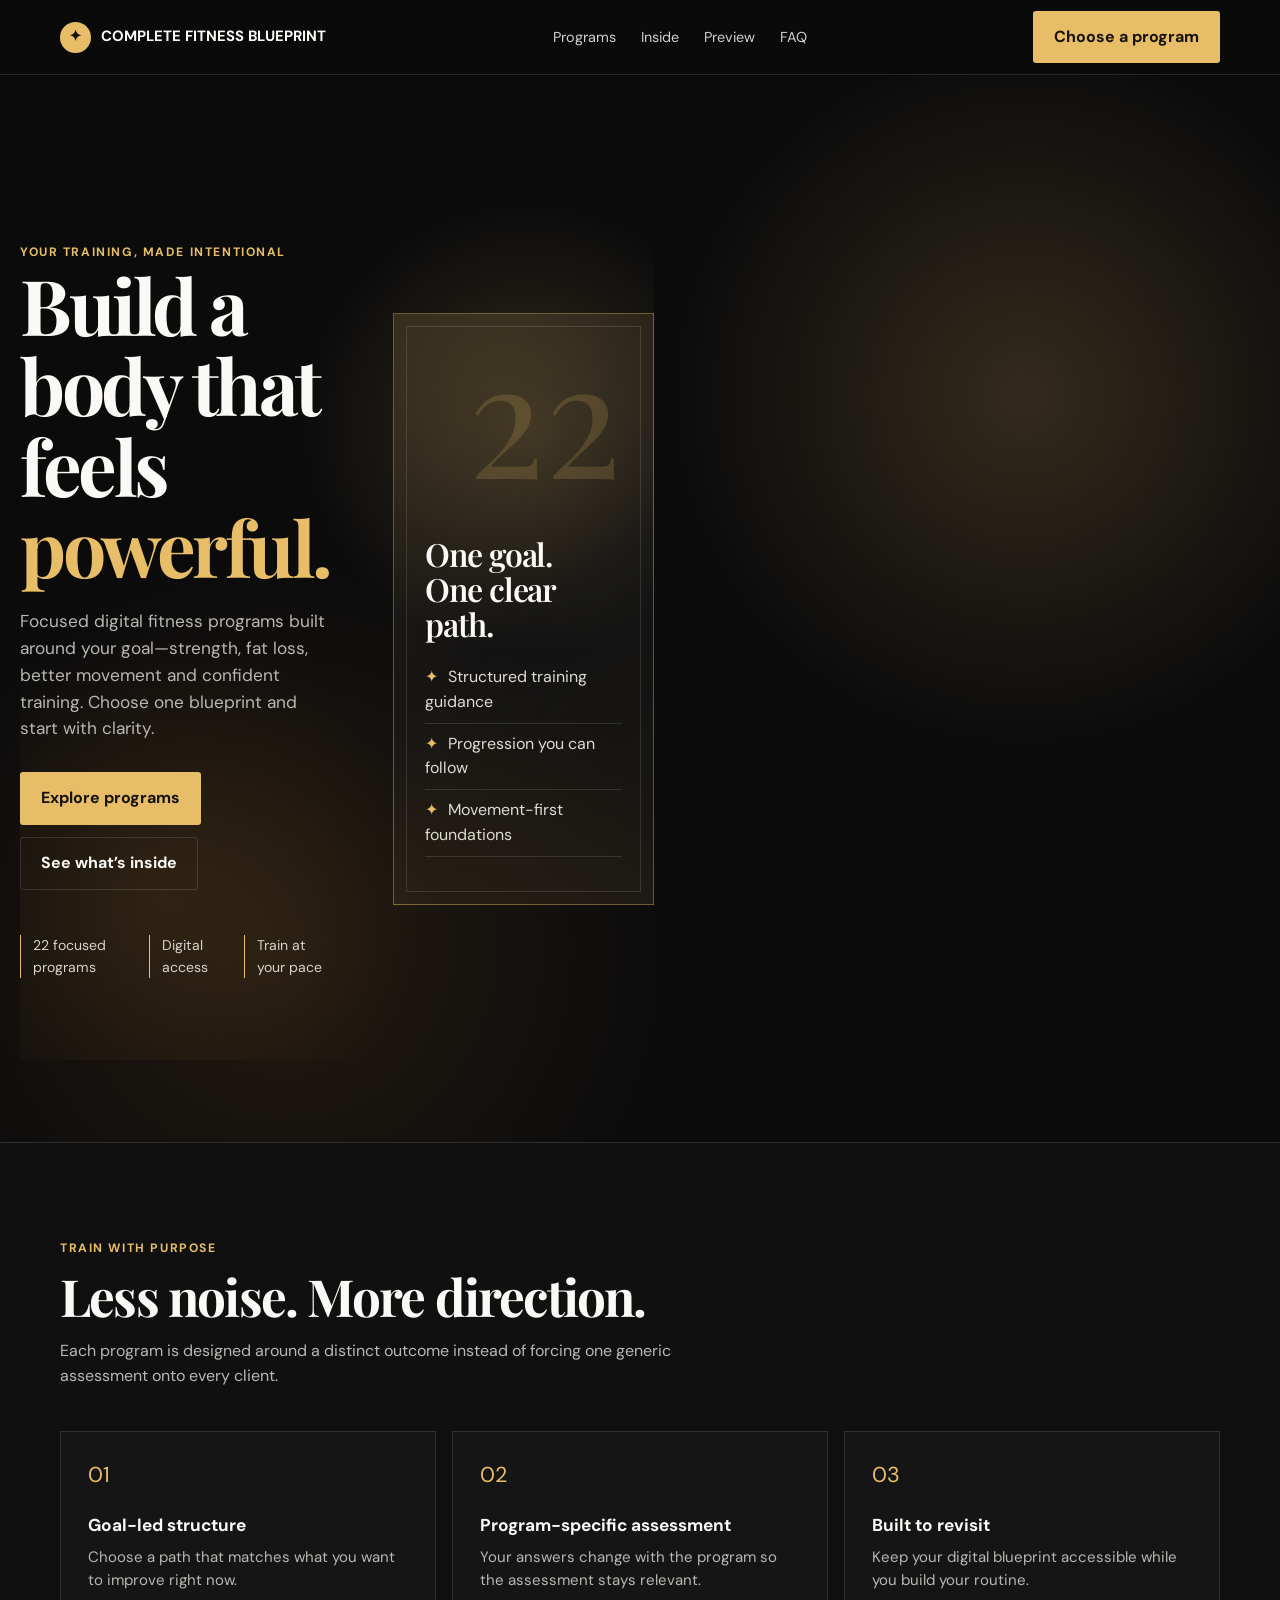
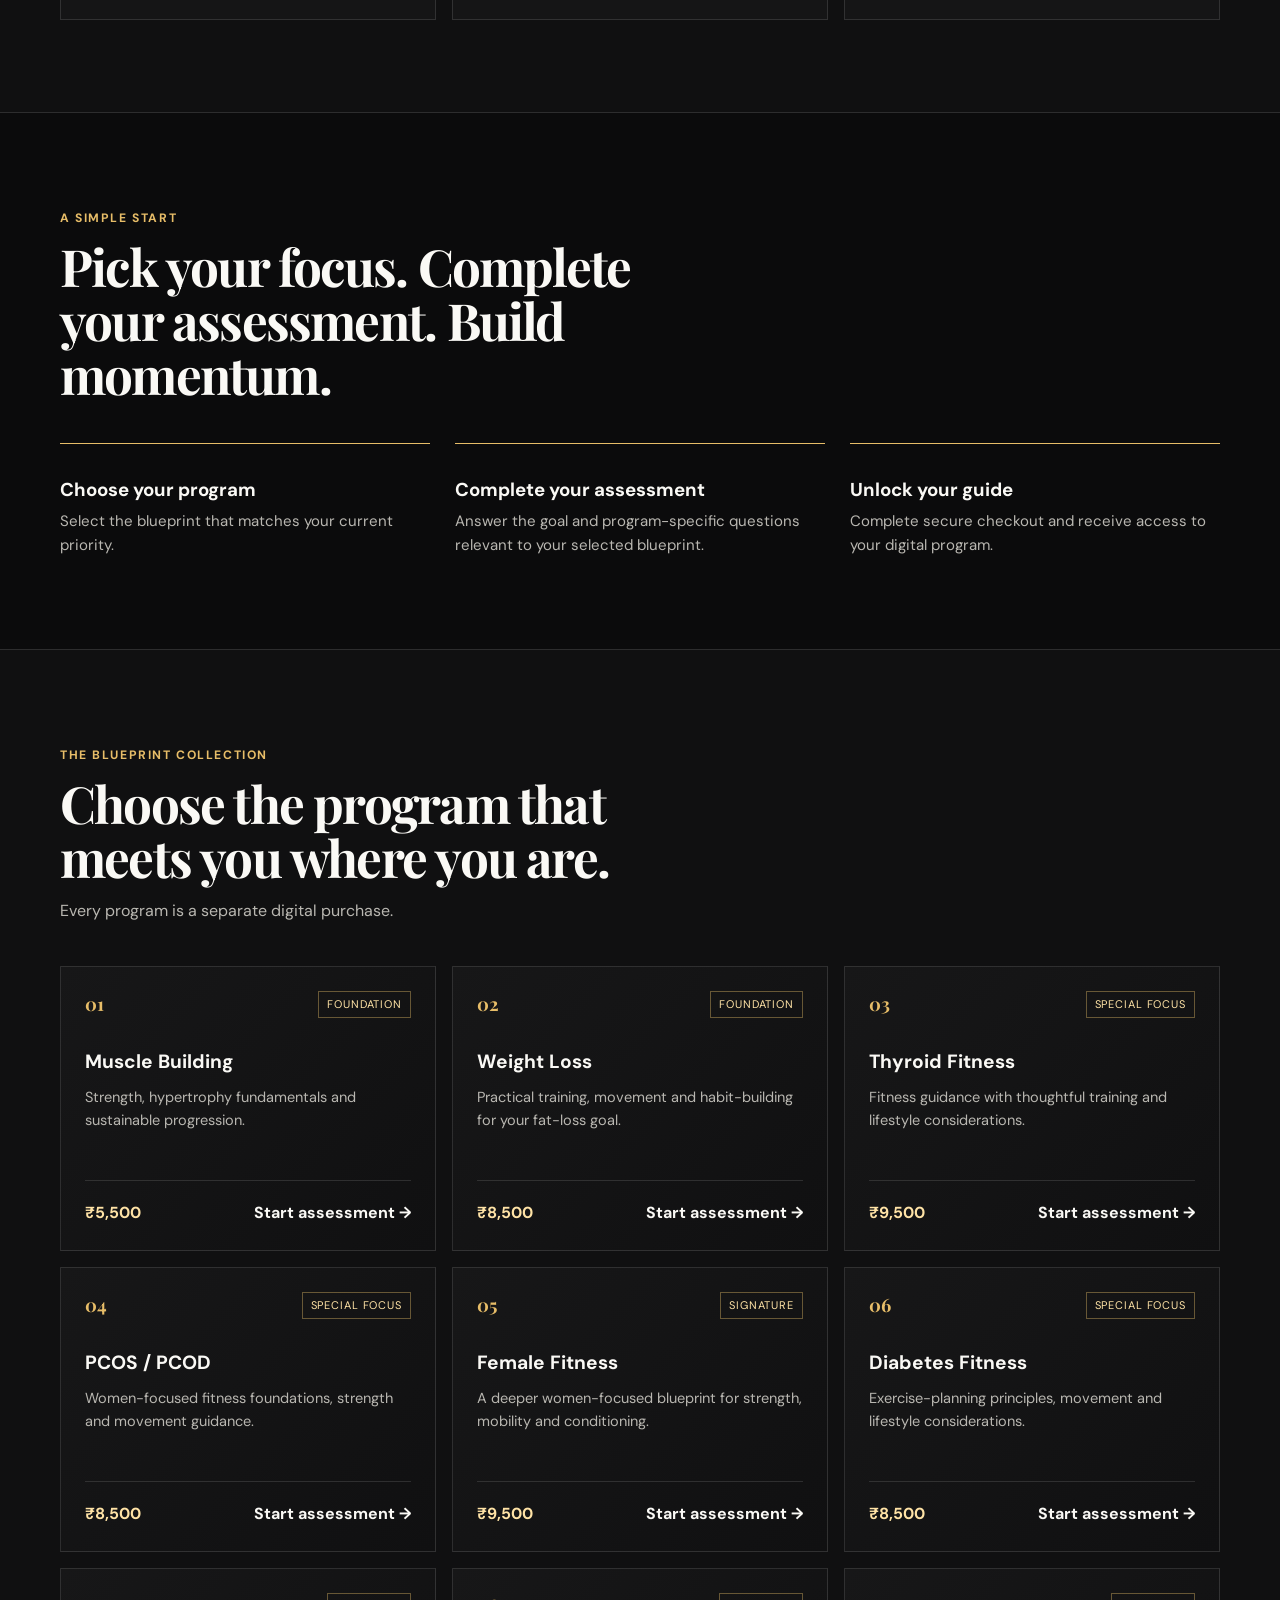
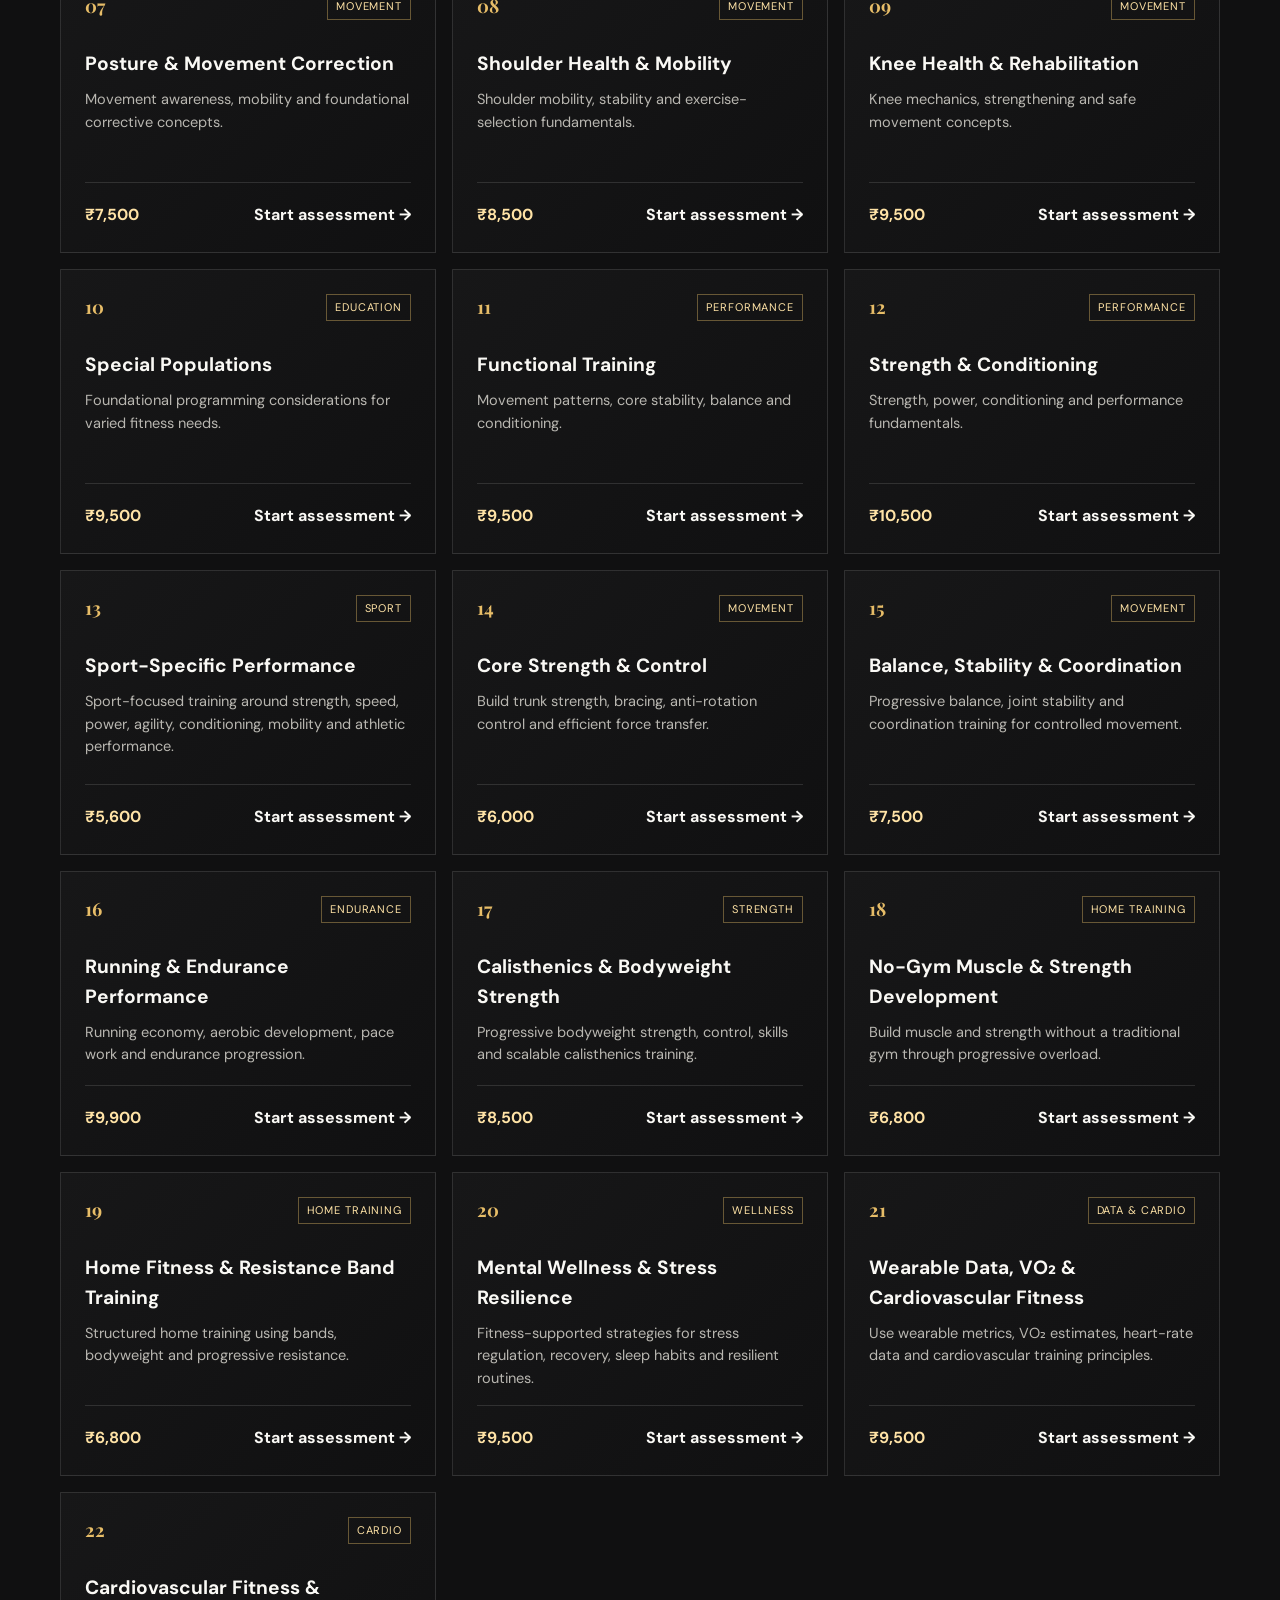
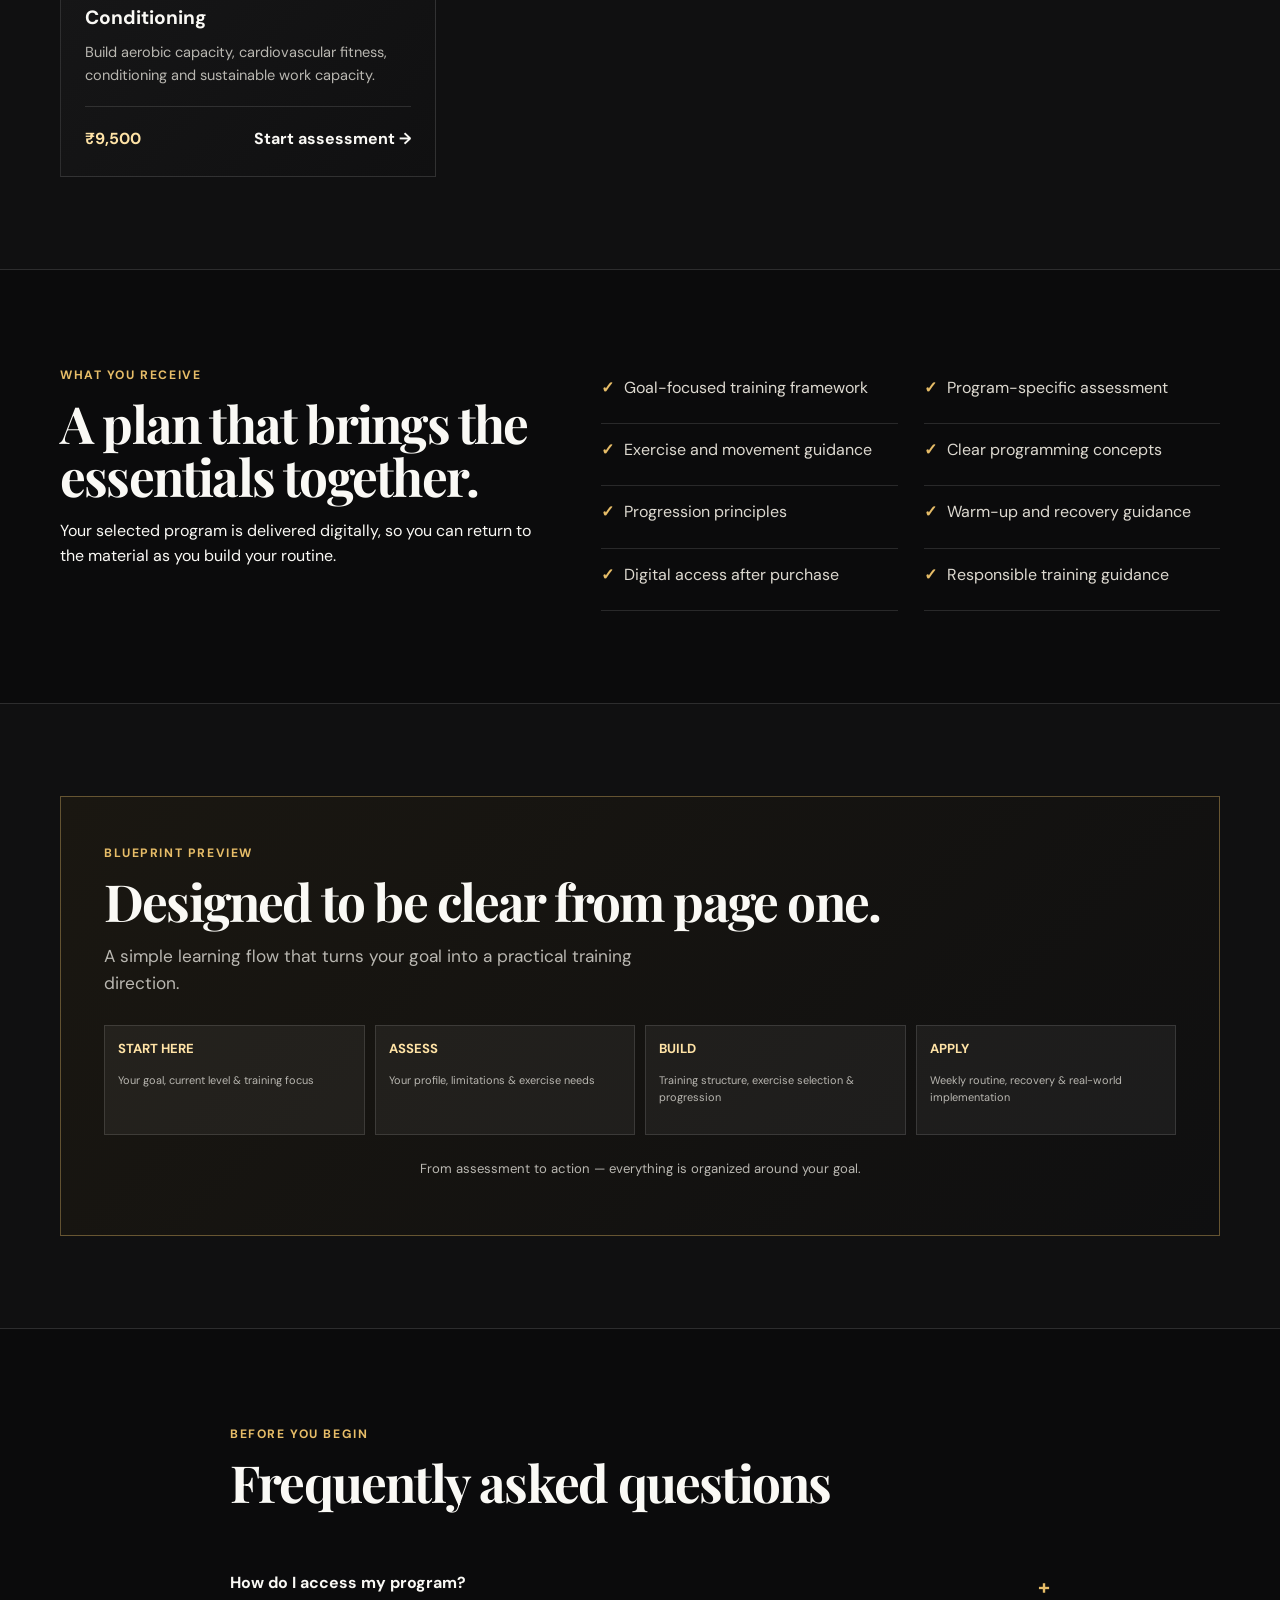
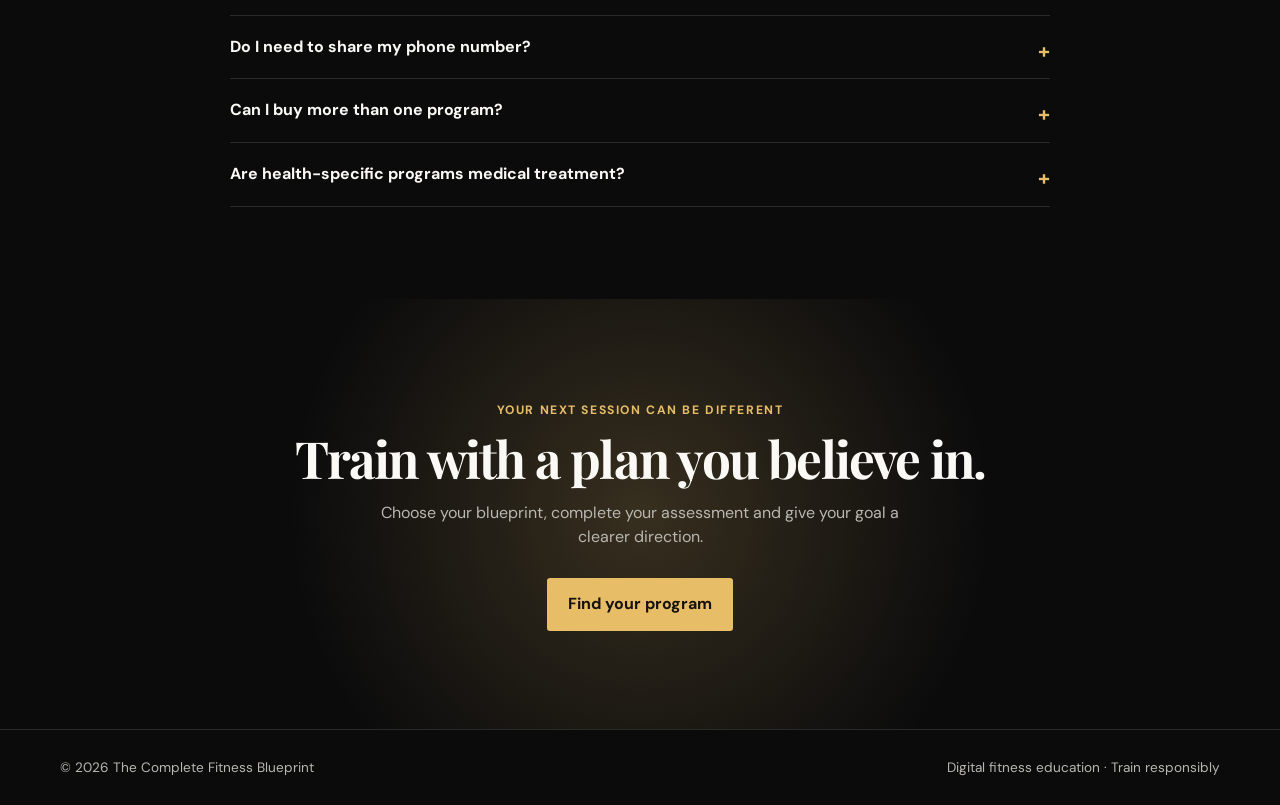
==== commit 394878b6: "Improve blueprint preview section" ====
--- a/index.html
+++ b/index.html
@@ -19,7 +19,7 @@
 <section><div class="wrap"><div class="section-heading"><span class="eyebrow">A simple start</span><h2>Pick your focus. Complete your assessment. Build momentum.</h2></div><div class="process"><article><h3>Choose your program</h3><p>Select the blueprint that matches your current priority.</p></article><article><h3>Complete your assessment</h3><p>Answer the goal and program-specific questions relevant to your selected blueprint.</p></article><article><h3>Unlock your guide</h3><p>Complete secure checkout and receive access to your digital program.</p></article></div></div></section>
 <section class="dark-section" id="programs"><div class="wrap"><div class="section-heading"><span class="eyebrow">The blueprint collection</span><h2>Choose the program that meets you where you are.</h2><p>Every program is a separate digital purchase.</p></div><div class="program-grid" id="program-grid"></div></div></section>
 <section id="included"><div class="wrap included"><div><span class="eyebrow">What you receive</span><h2>A plan that brings the essentials together.</h2><p class="section-heading">Your selected program is delivered digitally, so you can return to the material as you build your routine.</p></div><ul class="check-list"><li>Goal-focused training framework</li><li>Program-specific assessment</li><li>Exercise and movement guidance</li><li>Clear programming concepts</li><li>Progression principles</li><li>Warm-up and recovery guidance</li><li>Digital access after purchase</li><li>Responsible training guidance</li></ul></div></section>
-<section class="dark-section" id="preview"><div class="wrap preview"><span class="eyebrow">Blueprint preview</span><h2>Designed to be clear from page one.</h2><p class="hero-copy">Start with your outcome, assess your current position, build the appropriate training direction and apply it consistently.</p><div class="preview-grid"><div>START HERE<small>Your goal &amp; training focus</small></div><div>ASSESS<small>Your profile &amp; constraints</small></div><div>BUILD<small>Programming &amp; progress</small></div><div>APPLY<small>Make it work in real life</small></div></div></div></section>
+<section class="dark-section" id="preview"><div class="wrap preview"><span class="eyebrow">Blueprint preview</span><h2>Designed to be clear from page one.</h2><p class="hero-copy">A simple learning flow that turns your goal into a practical training direction.</p><div class="preview-grid"><div>START HERE<small>Your goal, current level &amp; training focus</small></div><div>ASSESS<small>Your profile, limitations &amp; exercise needs</small></div><div>BUILD<small>Training structure, exercise selection &amp; progression</small></div><div>APPLY<small>Weekly routine, recovery &amp; real-world implementation</small></div></div><p class="muted-note" style="margin-top:24px;text-align:center">From assessment to action — everything is organized around your goal.</p></div></section>
 <section id="faq"><div class="wrap faq"><div class="section-heading"><span class="eyebrow">Before you begin</span><h2>Frequently asked questions</h2></div><details><summary>How do I access my program?</summary><p>After secure checkout is connected, access is delivered digitally.</p></details><details><summary>Do I need to share my phone number?</summary><p>No. The purchase flow is designed without a phone-number requirement.</p></details><details><summary>Can I buy more than one program?</summary><p>Yes. Each blueprint is a separate program.</p></details><details><summary>Are health-specific programs medical treatment?</summary><p>No. These programs are educational fitness guidance and are not a substitute for medical advice, diagnosis, or clinical rehabilitation.</p></details></div></section>
 <section class="final"><div class="wrap"><span class="eyebrow">Your next session can be different</span><h2>Train with a plan you believe in.</h2><p>Choose your blueprint, complete your assessment and give your goal a clearer direction.</p><a class="button button-gold" href="#programs">Find your program</a></div></section>
 </main><footer><div class="wrap footer-inner"><span>© 2026 The Complete Fitness Blueprint</span><span>Digital fitness education · Train responsibly</span></div></footer><div id="assessment-root"></div>
@@ -31,7 +31,7 @@
 const primaryGoals={
 'Muscle Building':['Lean Muscle Mass — Hypertrophy','Very Lean / Under-Muscled — Build Muscle from the Start','Aesthetic / Physique Development','Bulking / Mass Gain','Cutting — Preserve Muscle','Body Recomposition','Muscle + Strength','Specific Muscle Group Development','Not Sure What I Need'],
 'Weight Loss':['Maximum Fat Loss with Lean-Mass Preservation','Body Recomposition','Fat Loss + Strength Retention','Fat Loss + Cardiovascular Fitness','Sustainable Long-Term Weight Management','Post-Weight-Loss Maintenance & Fitness','Fat Loss for a Previously Sedentary Lifestyle','Not Sure — Need Goal Assessment'],
-'Thyroid Fitness':['Strength & Physical Capacity','Body-Composition Management','Muscle Development','Cardiorespiratory Fitness','Energy & Exercise Tolerance','Mobility & Functional Fitness','Return to Consistent Training','Thyroid-Aware General Fitness','Not Sure — Need Assessment'],
+'Thyroid Fitness':['Hypothyroidism — weight management / body composition','Hypothyroidism — strength & muscle development','Hyperthyroidism — medically-cleared conditioning','Hyperthyroidism — medically-cleared strength & function','General thyroid-aware fitness'],
 'PCOS / PCOD':['Body-Composition Improvement','Strength & Muscle Development','Cardiorespiratory Fitness','Metabolic Fitness','Healthy Weight Management','Movement & Physical Function','Exercise Consistency & Lifestyle Capacity','Combined Strength + Cardiovascular Fitness','Not Sure — Need Assessment'],
 'Female Fitness':['Strength & Muscle Development','Body-Composition Improvement','Lower-Body Strength & Development','Core & Movement Quality','General Fitness & Conditioning','Mobility & Physical Confidence','Pregnancy Fitness Support when appropriate','Postpartum Return to Training when appropriate','Performance & Athletic Fitness','Not Sure — Need Assessment'],
 'Diabetes Fitness':['Improve Overall Exercise Capacity','Support Glucose Management Through Physical Activity','Preserve / Build Lean Muscle','Body-Composition Improvement','Cardiorespiratory Fitness','Strength & Functional Capacity','Reduce Sedentary Behaviour & Increase Daily Activity','Combined Aerobic + Resistance Fitness','Healthy Aging & Functional Fitness','Not Sure — Need Assessment'],
@@ -53,7 +53,7 @@
 'Cardiovascular Fitness & Conditioning':['Aerobic Capacity','Cardiovascular Endurance','Conditioning / Work Capacity','Heart-Rate-Zone Fitness','General Cardiorespiratory Fitness']};
 const questionSets={
 'Weight Loss':[['activity','Current daily activity level',['Mostly sedentary','Lightly active','Moderately active','Very active']],['history','Previous weight-loss experience',['None','Short-term attempts','Multiple structured attempts','Long-term maintenance experience']],['barrier','Primary adherence barrier',['Time','Consistency','Nutrition habits','Exercise confidence','Recovery / fatigue']],['training','Current resistance training',['None','1–2 days/week','3–4 days/week','5+ days/week']],['cardio','Current cardiovascular activity',['None','1–2 sessions/week','3–4 sessions/week','5+ sessions/week']]],
-'Thyroid Fitness':[['status','Thyroid status',['Diagnosed hypothyroidism','Other diagnosed thyroid condition','Under evaluation','Prefer not to say']],['followup','Current medical follow-up',['Regular','Occasional','Not currently']],['stability','Current treatment / condition stability',['Stable per clinician','Recently changed','Unsure','Prefer not to say']],['energy','Typical energy / fatigue',['Good','Variable','Frequently low']],['capacity','Current exercise tolerance',['Good','Moderate','Low']],['goal','Main fitness priority',['Body composition','Strength','Cardio fitness','Mobility / function']]],
+'Thyroid Fitness':[['thyroidType','Thyroid type',['Hypothyroidism','Hyperthyroidism','Other / Not sure']],['weightTrend','Current weight trend',['Weight gain','Weight loss','Weight stable','Difficulty gaining weight','Difficulty losing weight']],['energy','Energy / exercise tolerance',['Good','Moderate','Low']],['mainGoal','Primary fitness goal',['Fat loss / weight management','Healthy weight gain','Weight maintenance','Muscle gain & strength','Body recomposition','General fitness & conditioning']]],
 'PCOS / PCOD':[['status','Diagnosis / status',['Diagnosed PCOS','Diagnosed PCOD / related condition','Under evaluation','Prefer not to say']],['bodyComp','Main body-composition priority',['Weight management','Fat-loss / body composition','Muscle development','Maintain current composition']],['activity','Current activity level',['Mostly sedentary','Lightly active','Moderately active','Very active']],['resistance','Resistance-training experience',['None','Beginner','Intermediate','Advanced']],['recovery','Sleep / stress pattern',['Good recovery','Inconsistent sleep','High stress','Both need improvement']]],
 'Female Fitness':[['goal','Primary training priority',['Strength','Muscle development','Body composition','Mobility / movement','Conditioning']],['stage','Life stage where relevant',['Not applicable','Pregnant','Postpartum','Prefer not to say']],['experience','Training experience',['Beginner','Intermediate','Advanced']],['focus','Body / movement focus',['Full body','Lower body','Upper body','Core / movement']],['capacity','Current training capacity',['Low','Moderate','High']]],
 'Diabetes Fitness':[['type','Diabetes type / status',['Type 1','Type 2','Other / unsure','Prefer not to say']],['followup','Current medical follow-up',['Regular','Occasional','Not currently']],['activity','Current activity level',['Mostly sedentary','Lightly active','Moderately active','Very active']],['resistance','Resistance training experience',['None','Beginner','Intermediate','Advanced']],['cardio','Cardio experience',['None','Beginner','Intermediate','Advanced']],['complications','Known exercise-relevant complications / restrictions',['None known','Yes — clinician advised limits','Unsure','Prefer not to say']]],
